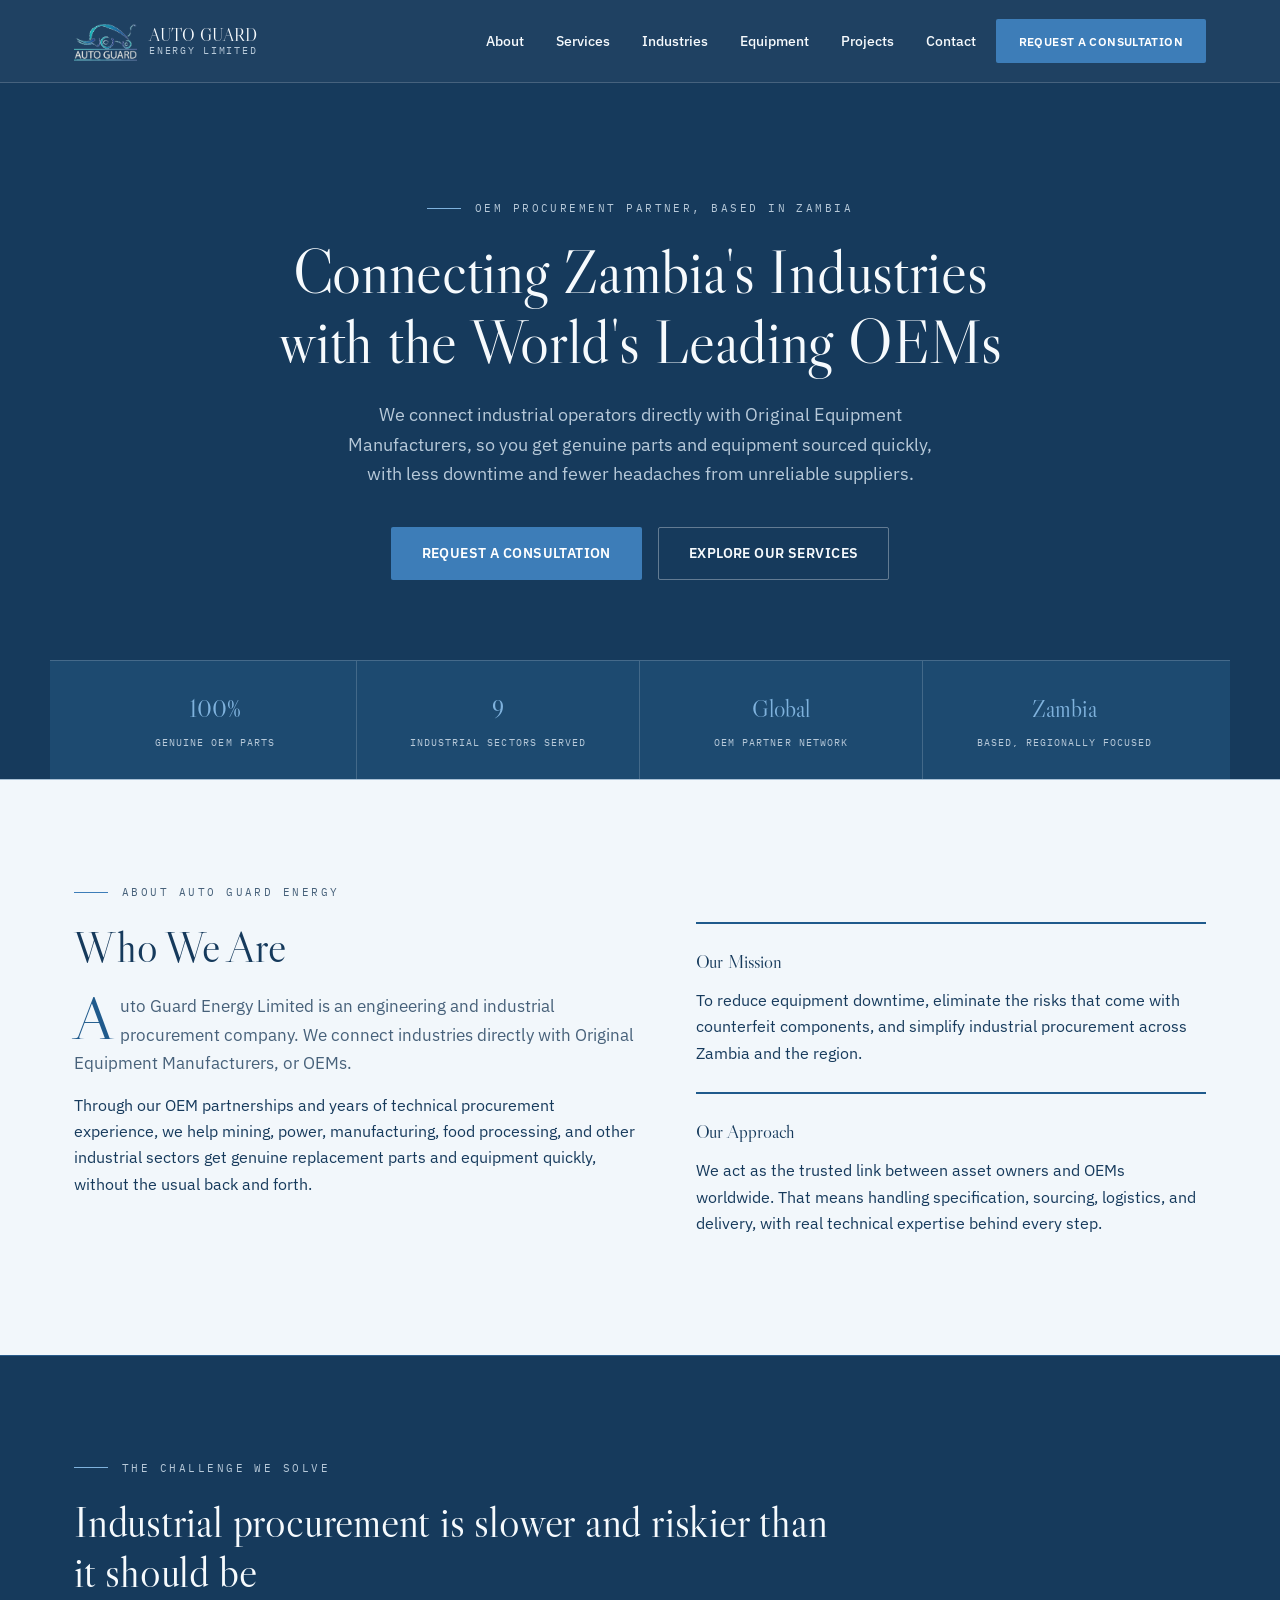
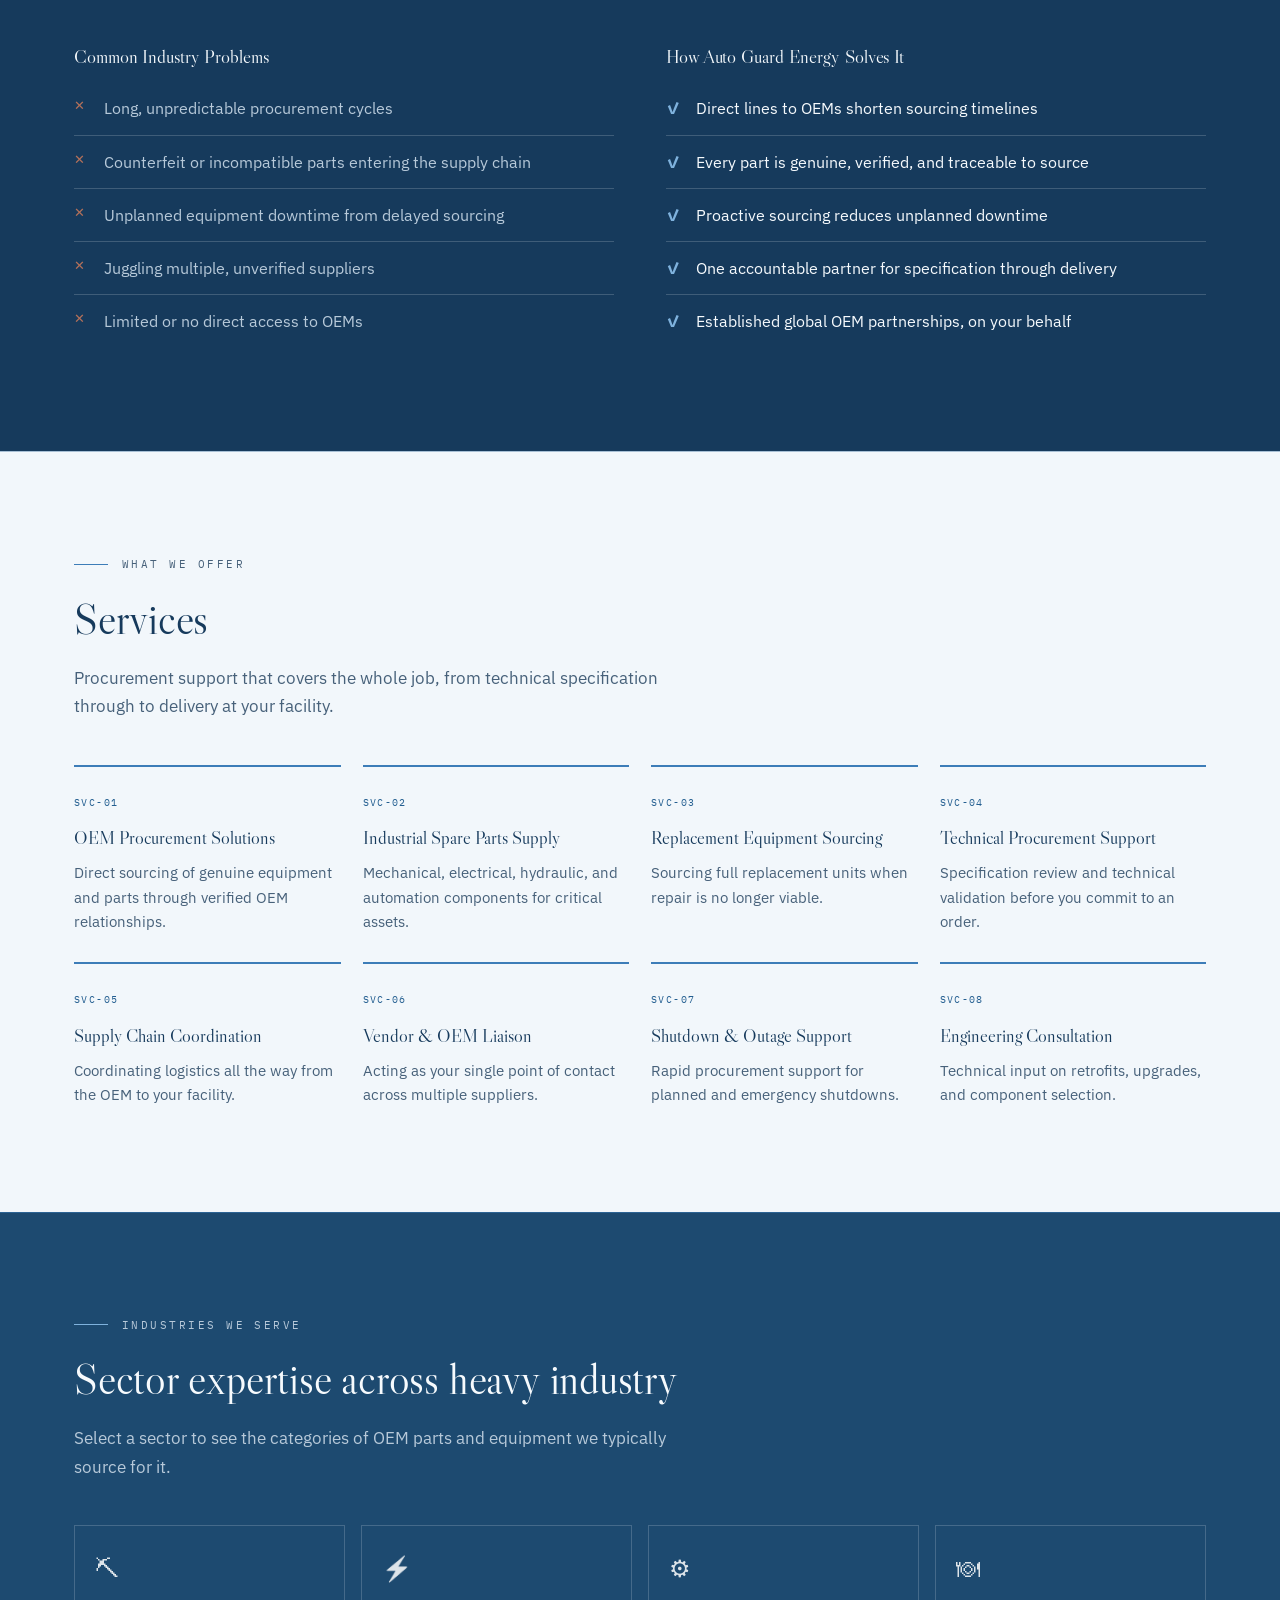
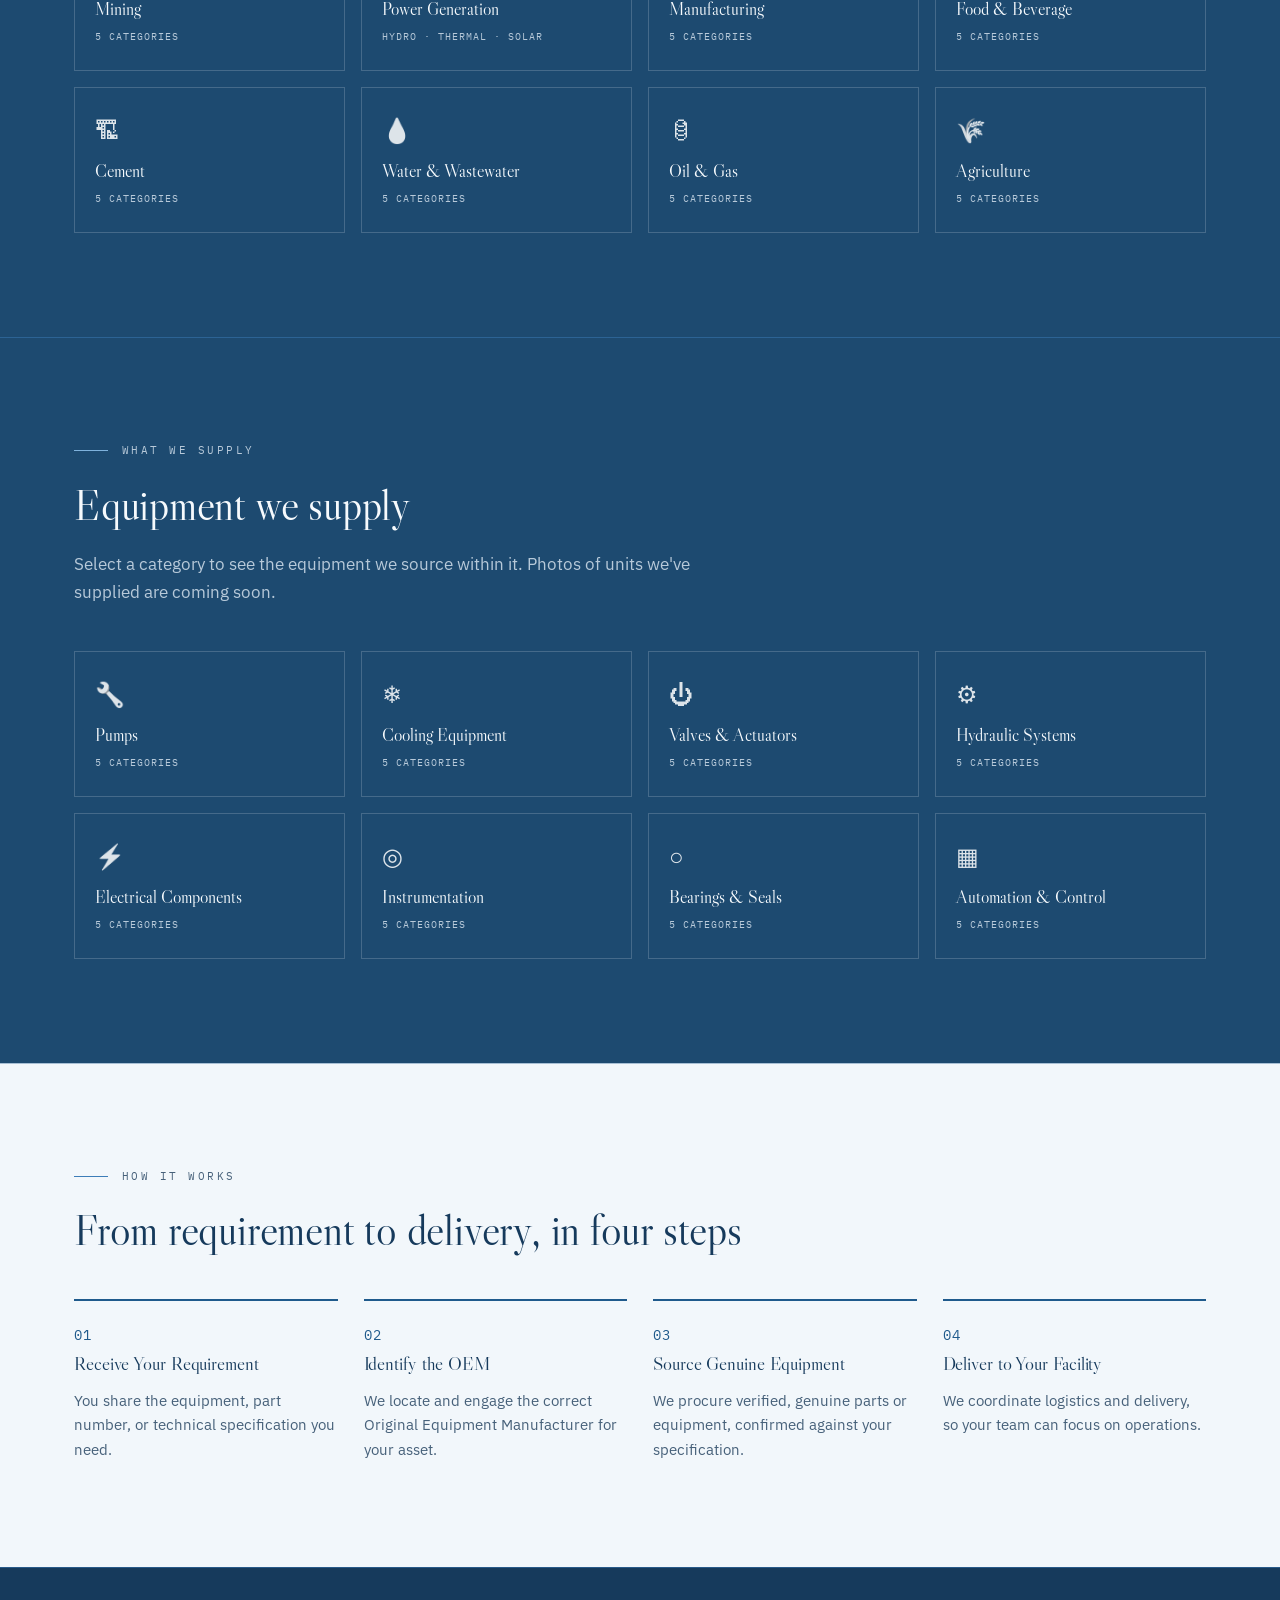
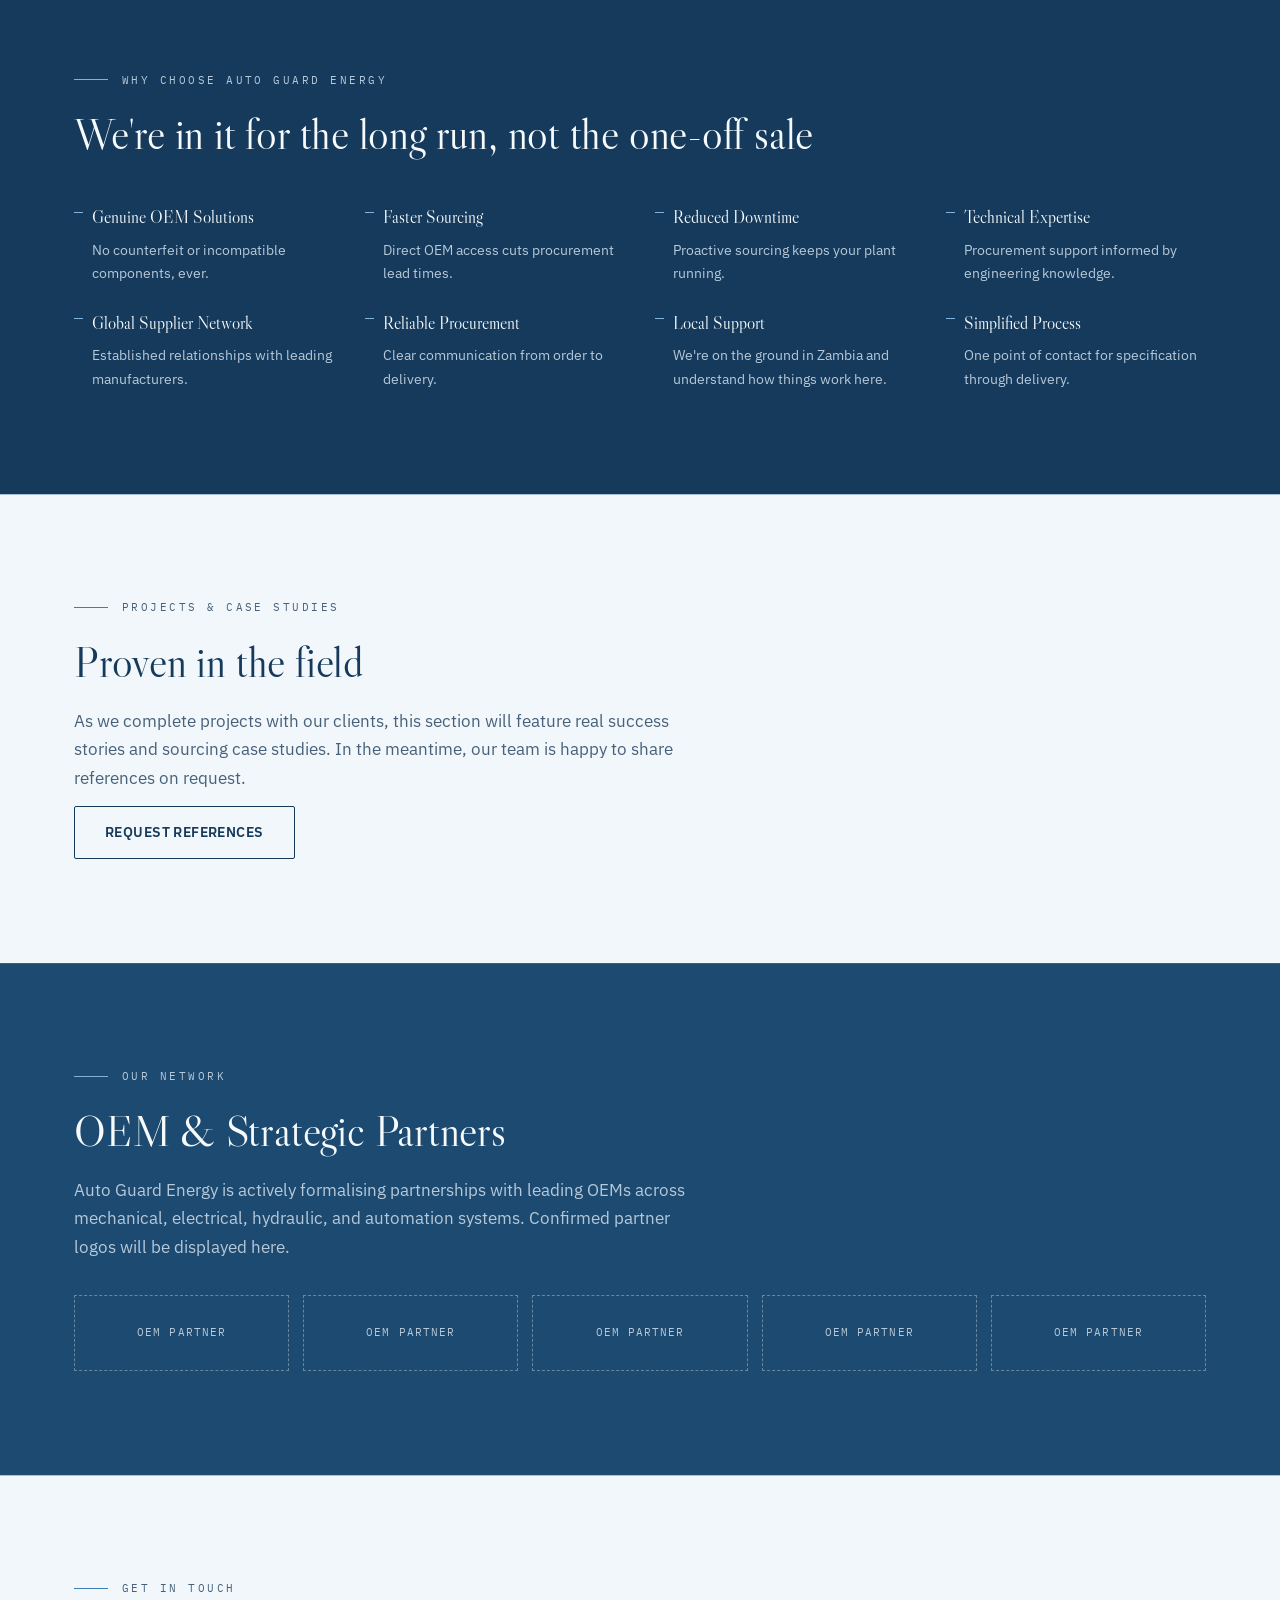
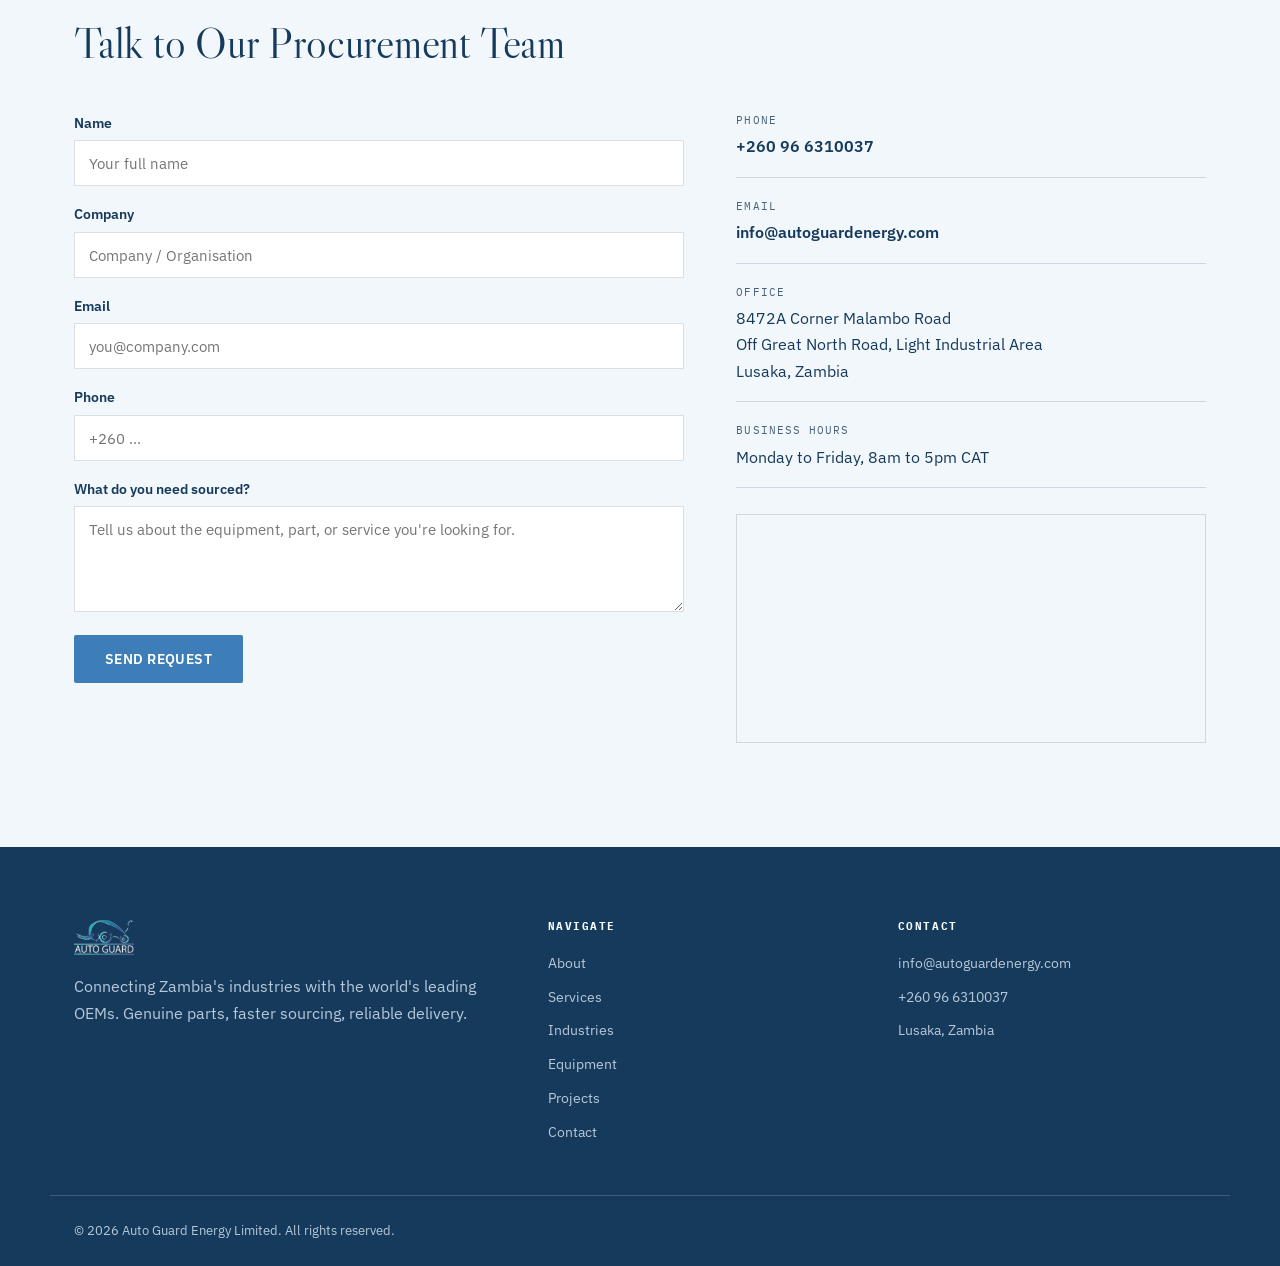
==== autoguard-landing-page-v2-preview.html @ 858f0965 "Update autoguard-landing-page-v2-preview.html" ====
<!DOCTYPE html>
<html lang="en">
<head>
<meta charset="UTF-8">
<meta name="viewport" content="width=device-width, initial-scale=1.0">
<title>Auto Guard Energy | OEM Procurement &amp; Industrial Engineering Solutions</title>
<meta name="description" content="Auto Guard Energy Limited connects Zambia's industries with the world's leading OEMs, supplying genuine spare parts, replacement equipment, and technical procurement support to keep plants running.">
<link rel="preconnect" href="https://fonts.googleapis.com">
<link rel="preconnect" href="https://fonts.gstatic.com" crossorigin>
<link href="https://fonts.googleapis.com/css2?family=Libre+Caslon+Display&family=IBM+Plex+Sans:wght@400;500;600;700&family=IBM+Plex+Mono:wght@500;600&display=swap" rel="stylesheet">
<style>
/* ===================================================================
   AUTO GUARD ENERGY — Design tokens v4 (Variation C: Welcoming Blue)
   Light, calm, trustworthy: pale blue paper, deep sapphire ink,
   medium sky-blue accent. Same type and layout as Variation B.
   Display: Libre Caslon Display / Body+Mono: IBM Plex Sans / Plex Mono
=================================================================== */
:root{
  --paper: #F2F7FB;
  --paper-2: #E4EFF7;
  --paper-3: #D2E4F0;
  --ink: #163A5C;
  --ink-2: #1D4A70;
  --ink-3: #24567E;
  --slate: #47617A;
  --slate-light: #B7C9D9;
  --cream: #F6FAFD;
  --accent2: #1F5A8C;
  --accent2-light: #4F86B8;
  --accent: #3D7DB8;
  --accent-light: #7FB2DD;
  --accent-dark: #235E90;
  --line: rgba(22,58,92,0.16);
  --line-strong: rgba(22,58,92,0.28);
  --line-light: rgba(246,250,253,0.18);
  --line-light-strong: rgba(246,250,253,0.34);

  --font-display: "Libre Caslon Display", serif;
  --font-body: "IBM Plex Sans", sans-serif;
  --font-mono: "IBM Plex Mono", monospace;

  --radius: 2px;
  --wrap: 1180px;
}

*{ box-sizing: border-box; }
html{ scroll-behavior: smooth; }
body{
  margin:0;
  font-family: var(--font-body);
  color: var(--ink);
  background: var(--paper);
  line-height: 1.65;
  -webkit-font-smoothing: antialiased;
}
img{ max-width:100%; display:block; }
a{ color: inherit; text-decoration: none; }
ul{ margin:0; padding:0; list-style:none; }
.wrap{ max-width: var(--wrap); margin: 0 auto; padding: 0 24px; }

@media (prefers-reduced-motion: reduce){
  *{ animation-duration: 0.001ms !important; transition-duration: 0.001ms !important; scroll-behavior:auto !important; }
}

/* ---------- Typography ---------- */
.h2, .h3, .h4{ font-family: var(--font-display); font-weight:400; letter-spacing: -0.005em; margin: 0 0 20px; }
.h2{ font-size: clamp(2rem, 3.4vw, 2.7rem); max-width: 760px; line-height:1.16; }
.h3{ font-size: clamp(1.5rem, 2.6vw, 1.9rem); }
.h4{ font-size: 1.18rem; margin-bottom: 10px; font-weight:400; }
.h2-light, .h4-light{ color: var(--cream); }
.lead{ font-size: 1.08rem; color: var(--slate); max-width: 640px; }
.lead-narrow{ max-width: 620px; }
.lead-light{ color: var(--slate-light); }
p{ margin: 0 0 14px; }

/* Editorial drop cap for the About lede */
.drop-cap::first-letter{
  font-family: var(--font-display);
  font-weight: 400;
  font-size: 3.5em;
  float: left;
  line-height: 0.8;
  padding: 0.04em 0.1em 0 0;
  color: var(--accent2);
}

/* ---------- Ledger-line signature element ---------- */
.plate{
  display: flex;
  align-items: center;
  gap: 14px;
  font-family: var(--font-mono);
  font-size: 0.7rem;
  letter-spacing: 0.22em;
  text-transform: uppercase;
  color: var(--slate);
  margin-bottom: 20px;
  max-width: fit-content;
}
.plate::before{
  content:"";
  width: 34px; height:1px;
  background: var(--accent);
  flex: none;
}
.plate-light{ color: var(--slate-light); }
.plate-light::before{ background: var(--accent-light); }
.rivet{ display:none; }

/* ---------- Buttons ---------- */
.btn{
  display:inline-flex; align-items:center; justify-content:center;
  padding: 14px 30px;
  font-family: var(--font-body);
  font-weight: 600;
  font-size: 0.88rem;
  letter-spacing: 0.03em;
  text-transform: uppercase;
  border-radius: var(--radius);
  border: 1px solid transparent;
  cursor: pointer;
  transition: transform .15s ease, background .15s ease, border-color .15s ease, color .15s ease;
  white-space: nowrap;
}
.btn:hover{ transform: translateY(-1px); }
.btn-amber{ background: var(--accent); color: #FFFFFF; }
.btn-amber:hover{ background: var(--accent-light); }
.btn-ghost{ background: transparent; border-color: var(--line-light-strong); color: var(--cream); }
.btn-ghost:hover{ background: rgba(246,250,253,0.08); }
.btn-outline{ background: transparent; border-color: var(--ink); color: var(--ink); }
.btn-outline:hover{ background: var(--ink); color: var(--cream); }

/* ===================================================================
   HEADER / NAV — dark, authoritative, always-on ink bar
=================================================================== */
.site-header{
  position: sticky; top:0; z-index: 500;
  background: rgba(22,58,92,0.96);
  backdrop-filter: blur(8px);
  border-bottom: 1px solid var(--line-light);
}
.nav-row{ display:flex; align-items:center; justify-content:space-between; height: 82px; gap: 20px; }
.brand{ display:flex; align-items:center; gap: 12px; flex: none; }
.brand-mark{ height: 40px; width:auto; }
.brand-text{ display:flex; flex-direction:column; line-height:1.15; }
.brand-name{ font-family: var(--font-display); font-weight:400; color: var(--cream); font-size:1.08rem; letter-spacing:0.02em; }
.brand-sub{ font-family: var(--font-mono); font-size:0.6rem; letter-spacing:0.18em; color: var(--slate-light); }

.main-nav{ display:flex; gap: 32px; margin-left: auto; }
.main-nav a{ color: var(--cream); font-size:0.9rem; font-weight:500; position:relative; padding: 6px 0; }
.main-nav a:hover{ color: var(--accent-light); }

.nav-cta{ padding: 11px 22px; font-size: 0.78rem; }
.nav-toggle{ display:none; flex-direction:column; gap:5px; background:none; border:none; cursor:pointer; padding:6px; }
.nav-toggle span{ width:22px; height:2px; background: var(--cream); display:block; }

/* ===================================================================
   HERO — dark, bold, editorial. No texture, no boxes.
=================================================================== */
.hero{
  position: relative;
  background: var(--ink);
  padding: 116px 0 0;
}
.hero-grid{ display:none; }
.hero-inner{ position:relative; text-align:center; padding-bottom: 80px; max-width: 880px; margin: 0 auto; }
.hero-inner .plate{ margin-left:auto; margin-right:auto; }
.hero-title{
  font-family: var(--font-display);
  font-weight: 400;
  color: var(--cream);
  font-size: clamp(2.3rem, 5.2vw, 3.8rem);
  line-height: 1.14;
  letter-spacing: -0.005em;
  margin: 0 auto 24px;
  max-width: 860px;
}
.hero-sub{
  color: var(--slate-light);
  font-size: 1.12rem;
  max-width: 620px;
  margin: 0 auto 38px;
}
.hero-actions{ display:flex; gap:16px; justify-content:center; flex-wrap:wrap; }

.spec-strip{
  position:relative;
  display:grid;
  grid-template-columns: repeat(4, 1fr);
  border-top: 1px solid var(--line-light);
  background: var(--ink-2);
}
.spec-item{
  padding: 28px 20px;
  text-align:center;
  border-right: 1px solid var(--line-light);
  display:flex; flex-direction:column; gap:6px;
}
.spec-item:last-child{ border-right:none; }
.spec-num{ font-family: var(--font-display); font-weight:400; color: var(--accent-light); font-size:1.5rem; }
.spec-label{ font-family: var(--font-mono); font-size:0.64rem; letter-spacing:0.1em; color: var(--slate-light); text-transform:uppercase; }

/* ===================================================================
   SECTIONS
=================================================================== */
.section{ padding: 104px 0; position:relative; }
.section-light{ background: var(--paper); }
.section-ink{ background: var(--ink); }
.section-steel{ background: var(--ink-2); }
/* Ledger rule across the top of every section — the recurring signature line */
.section::before{
  content:"";
  position:absolute; top:0; left:0; right:0; height:1px;
  background: var(--accent);
  opacity:0.5;
}
.section-light::before{ background: var(--accent2); opacity:0.35; }

.split-grid{ display:grid; grid-template-columns: 1.1fr 1fr; gap: 60px; align-items:start; }
.card{ padding: 0; margin-bottom: 26px; }
.card-outline{
  border: none; border-top: 2px solid var(--accent2);
  border-radius: 0; background: transparent; padding: 22px 0 0;
}
.card-outline:last-child{ margin-bottom:0; }
.card-outline h4{ font-family: var(--font-display); font-weight:400; }

/* Challenge lists */
.challenge-grid{ display:grid; grid-template-columns: 1fr 1fr; gap: 52px; margin-top: 44px; }
.check-list li{
  position:relative; padding: 13px 0 13px 30px; color: var(--slate-light);
  border-bottom: 1px solid var(--line-light);
  font-size: 0.99rem;
}
.check-list li:last-child{ border-bottom:none; }
.problem-list li::before{
  content:"\2715"; position:absolute; left:0; top:13px; color:#B5715A; font-size:0.8rem;
}
.solution-list li{ color: var(--cream); }
.solution-list li::before{
  content:"\2713"; position:absolute; left:0; top:13px; color: var(--accent-light); font-weight:700;
}

/* ---------- Services cards — top-hairline only, no boxes ---------- */
.cards-grid{
  display:grid; grid-template-columns: repeat(4, 1fr); gap: 28px 22px; margin-top: 44px;
}
.service-card{
  background: transparent; border: none; border-top: 2px solid var(--accent);
  border-radius: 0; padding: 20px 0 0; position:relative;
}
.service-tag{ font-family: var(--font-mono); font-size:0.62rem; letter-spacing:0.14em; color: var(--accent-dark); text-transform:uppercase; }
.service-card h4{ font-family: var(--font-display); font-weight:400; font-size:1.15rem; margin: 10px 0 8px; }
.service-card p{ font-size:0.92rem; color: var(--slate); margin:0; }

/* ---------- Industries — registration-mark corner motif ---------- */
.industry-grid{
  display:grid; grid-template-columns: repeat(4, 1fr); gap: 16px; margin-top: 44px;
}
.industry-card{
  background: transparent;
  border: 1px solid var(--line-light);
  border-radius: 0;
  padding: 26px 20px;
  cursor:pointer;
  text-align:left;
  color: var(--cream);
  font-family: var(--font-body);
  position: relative;
  transition: border-color .15s ease, background .15s ease, transform .15s ease;
}
.industry-card::before, .industry-card::after{
  content:""; position:absolute; width:10px; height:10px;
  border-top: 1px solid var(--accent-light); border-left: 1px solid var(--accent-light);
  top:-1px; left:-1px; opacity:0; transition: opacity .15s ease;
}
.industry-card::after{
  top:auto; left:auto; bottom:-1px; right:-1px;
  border-top:none; border-left:none;
  border-bottom: 1px solid var(--accent-light); border-right: 1px solid var(--accent-light);
}
.industry-card:hover{ border-color: var(--line-light-strong); background: rgba(61,125,184,0.08); }
.industry-card:hover::before, .industry-card:hover::after{ opacity:1; }
.industry-icon{ font-size:1.5rem; margin-bottom:14px; display:block; filter: grayscale(1) brightness(1.6); opacity:0.85; }
.industry-card h4{ font-family: var(--font-display); font-weight:400; font-size:1.1rem; margin:0 0 6px; }
.industry-card span.hint{ font-family: var(--font-mono); font-size:0.62rem; letter-spacing:0.1em; color: var(--slate-light); text-transform:uppercase; }

/* Industry detail overlay panel */
.panel-backdrop{
  position:fixed; inset:0; background: rgba(6,14,20,0.6);
  opacity:0; pointer-events:none; transition: opacity .2s ease; z-index: 900;
}
.panel-backdrop.open{ opacity:1; pointer-events:auto; }

.industry-panel{
  position:fixed; top:0; right:0; height:100%; width: min(480px, 92vw);
  background: var(--ink-2); color: var(--cream);
  z-index: 950;
  transform: translateX(100%);
  transition: transform .28s ease;
  overflow-y:auto;
  border-left: 1px solid var(--line-light);
}
.industry-panel.open{ transform: translateX(0); }
.industry-panel-inner{ padding: 38px 34px 54px; }
.panel-close{
  position:absolute; top:24px; right:26px; background:none; border:none; color: var(--cream);
  font-size:1.6rem; cursor:pointer; line-height:1;
}
.industry-panel .h3{ font-family: var(--font-display); font-weight:400; }
.parts-grid{ display:grid; grid-template-columns: repeat(2, 1fr); gap:12px; margin: 26px 0 20px; }
.part-tile{
  border:1px dashed var(--line-light-strong); border-radius: 0; padding: 18px 12px;
  text-align:center; font-family: var(--font-mono); font-size:0.7rem; letter-spacing:0.04em;
  color: var(--slate-light); background: rgba(255,255,255,0.02);
}
.part-tile .tile-icon{ font-size:1.3rem; display:block; margin-bottom:8px; }
.panel-note{ font-size:0.83rem; color: var(--slate-light); border-top:1px solid var(--line-light); padding-top:18px; }

/* ---------- Process (How it works) ---------- */
.process-grid{ display:grid; grid-template-columns: repeat(4, 1fr); gap: 26px; margin-top: 44px; }
.process-step{ border-top: 2px solid var(--accent2); padding-top: 20px; }
.process-num{ font-family: var(--font-mono); font-size:0.85rem; color: var(--accent2); letter-spacing:0.1em; }
.process-step h4{ font-family: var(--font-display); font-weight:400; }
.process-step p{ color: var(--slate); font-size:0.93rem; margin:0; }

/* ---------- Why choose us ---------- */
.why-grid{ display:grid; grid-template-columns: repeat(4, 1fr); gap: 24px 30px; margin-top: 44px; }
.why-item h4{ font-family: var(--font-display); font-weight:400; color: var(--cream); font-size:1.08rem; margin:0 0 6px; position:relative; padding-left:18px; }
.why-item h4::before{ content:""; position:absolute; left:0; top:9px; width:9px; height:1px; background: var(--accent-light); }
.why-item p{ color: var(--slate-light); font-size:0.89rem; margin:0; padding-left:18px; }

/* ---------- Partners ---------- */
.partner-row{ display:flex; flex-wrap:wrap; gap:14px; margin-top:34px; }
.partner-slot{
  flex:1 1 180px; text-align:center; padding: 28px 14px;
  border: 1px dashed var(--line-light-strong); border-radius: 0;
  font-family: var(--font-mono); font-size:0.68rem; letter-spacing:0.1em; color: var(--slate-light);
  text-transform:uppercase;
}

/* ---------- Contact ---------- */
.contact-grid{ display:grid; grid-template-columns: 1.3fr 1fr; gap: 52px; margin-top: 44px; align-items:start; }
.contact-form{ display:flex; flex-direction:column; gap: 17px; }
.contact-form label{ display:flex; flex-direction:column; gap:6px; font-size:0.85rem; font-weight:600; color: var(--ink); }
.contact-form input, .contact-form textarea{
  font-family: var(--font-body); font-size:0.96rem; padding: 12px 14px;
  border: 1px solid var(--line); border-radius: 0; background:#fff; color: var(--ink);
  font-weight: 400; resize: vertical;
}
.contact-form input:focus, .contact-form textarea:focus{ outline: 2px solid var(--accent2); outline-offset:1px; }
.contact-form button{ margin-top: 6px; align-self:flex-start; }
.form-note{ font-size:0.85rem; color: var(--accent2); min-height: 1.2em; margin:6px 0 0; }

.contact-info{ display:flex; flex-direction:column; gap:20px; }
.info-block{ display:flex; flex-direction:column; gap:4px; border-bottom:1px solid var(--line); padding-bottom:17px; }
.info-label{ font-family: var(--font-mono); font-size:0.66rem; letter-spacing:0.1em; text-transform:uppercase; color: var(--slate); }
.info-block a{ font-weight:600; }
.map-embed{ border-radius: 0; overflow:hidden; border:1px solid var(--line); margin-top:6px; filter: grayscale(0.5) contrast(1.05); }

/* ---------- Footer ---------- */
.site-footer{ background: var(--ink); color: var(--slate-light); padding-top: 70px; }
.footer-grid{ display:grid; grid-template-columns: 1.4fr 1fr 1fr; gap: 42px; padding-bottom: 42px; border-bottom: 1px solid var(--line-light); }
.footer-logo{ height:38px; margin-bottom:18px; }
.footer-grid h5{ font-family: var(--font-mono); font-size:0.7rem; letter-spacing:0.14em; text-transform:uppercase; color: var(--cream); margin: 0 0 15px; }
.footer-grid a, .footer-grid span{ display:block; margin-bottom:10px; font-size:0.9rem; }
.footer-grid a:hover{ color: var(--accent-light); }
.footer-bottom{ padding: 24px; font-size:0.8rem; }

/* ===================================================================
   RESPONSIVE
=================================================================== */
@media (max-width: 980px){
  .cards-grid, .industry-grid{ grid-template-columns: repeat(2, 1fr); }
  .process-grid, .why-grid{ grid-template-columns: repeat(2, 1fr); }
  .split-grid, .challenge-grid, .contact-grid{ grid-template-columns: 1fr; }
  .footer-grid{ grid-template-columns: 1fr; }
  .spec-strip{ grid-template-columns: repeat(2, 1fr); }
  .spec-item:nth-child(2){ border-right:none; }
}
@media (max-width: 720px){
  .main-nav{
    display:none; position:absolute; top:82px; left:0; right:0;
    background: var(--ink); flex-direction:column; gap:0;
    border-top:1px solid var(--line-light); border-bottom:1px solid var(--line-light);
  }
  .main-nav.nav-open{ display:flex; }
  .main-nav a{ padding: 16px 24px; border-bottom:1px solid var(--line-light); }
  .nav-cta{ display:none; }
  .nav-toggle{ display:flex; }
  .cards-grid, .industry-grid, .process-grid, .why-grid{ grid-template-columns: 1fr; }
  .hero{ padding-top: 100px; }
  .section{ padding: 72px 0; }
}

</style>
</head>
<body>

<!-- ============ NAV ============ -->
<header class="site-header" id="top">
  <div class="wrap nav-row">
    <a href="#top" class="brand">
      <img src="[data-uri]" alt="Auto Guard Energy" class="brand-mark">
      <span class="brand-text">
        <span class="brand-name">AUTO GUARD</span>
        <span class="brand-sub">ENERGY LIMITED</span>
      </span>
    </a>

    <nav class="main-nav" id="main-nav">
      <a href="#about">About</a>
      <a href="#services">Services</a>
      <a href="#industries">Industries</a>
      <a href="#equipment">Equipment</a>
      <a href="#projects">Projects</a>
      <a href="#contact">Contact</a>
    </nav>

    <a href="#contact" class="btn btn-amber nav-cta">Request a Consultation</a>
    <button class="nav-toggle" id="navToggle" aria-label="Toggle menu" aria-expanded="false">
      <span></span><span></span><span></span>
    </button>
  </div>
</header>

<!-- ============ HERO ============ -->
<section class="hero" id="home">
  <div class="wrap hero-inner">
    <p class="plate plate-light"><span class="rivet"></span>OEM procurement partner, based in Zambia<span class="rivet"></span></p>
    <h1 class="hero-title">Connecting Zambia's Industries<br>with the World's Leading OEMs</h1>
    <p class="hero-sub">We connect industrial operators directly with Original Equipment Manufacturers, so you get genuine parts and equipment sourced quickly, with less downtime and fewer headaches from unreliable suppliers.</p>
    <div class="hero-actions">
      <a href="#contact" class="btn btn-amber">Request a Consultation</a>
      <a href="#services" class="btn btn-ghost">Explore Our Services</a>
    </div>
  </div>

  <div class="spec-strip wrap">
    <div class="spec-item">
      <span class="spec-num">100%</span>
      <span class="spec-label">Genuine OEM Parts</span>
    </div>
    <div class="spec-item">
      <span class="spec-num">9</span>
      <span class="spec-label">Industrial Sectors Served</span>
    </div>
    <div class="spec-item">
      <span class="spec-num">Global</span>
      <span class="spec-label">OEM Partner Network</span>
    </div>
    <div class="spec-item">
      <span class="spec-num">Zambia</span>
      <span class="spec-label">Based, Regionally Focused</span>
    </div>
  </div>
</section>

<!-- ============ ABOUT ============ -->
<section class="section section-light" id="about">
  <div class="wrap">
    <p class="plate"><span class="rivet"></span>About Auto Guard Energy<span class="rivet"></span></p>
    <div class="split-grid">
      <div>
        <h2 class="h2">Who We Are</h2>
        <p class="lead drop-cap">Auto Guard Energy Limited is an engineering and industrial procurement company. We connect industries directly with Original Equipment Manufacturers, or OEMs.</p>
        <p>Through our OEM partnerships and years of technical procurement experience, we help mining, power, manufacturing, food processing, and other industrial sectors get genuine replacement parts and equipment quickly, without the usual back and forth.</p>
      </div>
      <div>
        <div class="card card-outline">
          <h3 class="h4">Our Mission</h3>
          <p>To reduce equipment downtime, eliminate the risks that come with counterfeit components, and simplify industrial procurement across Zambia and the region.</p>
        </div>
        <div class="card card-outline">
          <h3 class="h4">Our Approach</h3>
          <p>We act as the trusted link between asset owners and OEMs worldwide. That means handling specification, sourcing, logistics, and delivery, with real technical expertise behind every step.</p>
        </div>
      </div>
    </div>
  </div>
</section>

<!-- ============ CHALLENGE ============ -->
<section class="section section-ink" id="challenge">
  <div class="wrap">
    <p class="plate plate-light"><span class="rivet"></span>The Challenge We Solve<span class="rivet"></span></p>
    <h2 class="h2 h2-light">Industrial procurement is slower and riskier than it should be</h2>

    <div class="challenge-grid">
      <div class="challenge-col">
        <h3 class="h4 h4-light">Common Industry Problems</h3>
        <ul class="check-list problem-list">
          <li>Long, unpredictable procurement cycles</li>
          <li>Counterfeit or incompatible parts entering the supply chain</li>
          <li>Unplanned equipment downtime from delayed sourcing</li>
          <li>Juggling multiple, unverified suppliers</li>
          <li>Limited or no direct access to OEMs</li>
        </ul>
      </div>
      <div class="challenge-col">
        <h3 class="h4 h4-light">How Auto Guard Energy Solves It</h3>
        <ul class="check-list solution-list">
          <li>Direct lines to OEMs shorten sourcing timelines</li>
          <li>Every part is genuine, verified, and traceable to source</li>
          <li>Proactive sourcing reduces unplanned downtime</li>
          <li>One accountable partner for specification through delivery</li>
          <li>Established global OEM partnerships, on your behalf</li>
        </ul>
      </div>
    </div>
  </div>
</section>

<!-- ============ SERVICES ============ -->
<section class="section section-light" id="services">
  <div class="wrap">
    <p class="plate"><span class="rivet"></span>What We Offer<span class="rivet"></span></p>
    <h2 class="h2">Services</h2>
    <p class="lead lead-narrow">Procurement support that covers the whole job, from technical specification through to delivery at your facility.</p>

    <div class="cards-grid" id="servicesGrid">
      <!-- injected by script.js -->
    </div>
  </div>
</section>

<!-- ============ INDUSTRIES ============ -->
<section class="section section-steel" id="industries">
  <div class="wrap">
    <p class="plate plate-light"><span class="rivet"></span>Industries We Serve<span class="rivet"></span></p>
    <h2 class="h2 h2-light">Sector expertise across heavy industry</h2>
    <p class="lead lead-narrow lead-light">Select a sector to see the categories of OEM parts and equipment we typically source for it.</p>

    <div class="industry-grid" id="industryGrid">
      <!-- injected by script.js -->
    </div>
  </div>
</section>

<!-- Detail panel (shared by Industries and Equipment, opens on click) -->
<div class="industry-panel" id="industryPanel" aria-hidden="true">
  <div class="industry-panel-inner">
    <button class="panel-close" id="panelClose" aria-label="Close">&times;</button>
    <p class="plate" id="panelEyebrow"><span class="rivet"></span>Detail<span class="rivet"></span></p>
    <h3 class="h3" id="panelTitle">Detail</h3>
    <p id="panelDesc" class="lead lead-narrow"></p>
    <div class="parts-grid" id="panelParts"></div>
    <p class="panel-note" id="panelNote"></p>
  </div>
</div>
<div class="panel-backdrop" id="panelBackdrop"></div>

<!-- ============ EQUIPMENT WE SUPPLY ============ -->
<section class="section section-steel" id="equipment">
  <div class="wrap">
    <p class="plate plate-light"><span class="rivet"></span>What We Supply<span class="rivet"></span></p>
    <h2 class="h2 h2-light">Equipment we supply</h2>
    <p class="lead lead-narrow lead-light">Select a category to see the equipment we source within it. Photos of units we've supplied are coming soon.</p>

    <div class="industry-grid" id="equipmentGrid">
      <!-- injected by script.js -->
    </div>
  </div>
</section>

<!-- ============ HOW IT WORKS ============ -->
<section class="section section-light" id="how">
  <div class="wrap">
    <p class="plate"><span class="rivet"></span>How It Works<span class="rivet"></span></p>
    <h2 class="h2">From requirement to delivery, in four steps</h2>

    <div class="process-grid">
      <div class="process-step">
        <span class="process-num">01</span>
        <h3 class="h4">Receive Your Requirement</h3>
        <p>You share the equipment, part number, or technical specification you need.</p>
      </div>
      <div class="process-step">
        <span class="process-num">02</span>
        <h3 class="h4">Identify the OEM</h3>
        <p>We locate and engage the correct Original Equipment Manufacturer for your asset.</p>
      </div>
      <div class="process-step">
        <span class="process-num">03</span>
        <h3 class="h4">Source Genuine Equipment</h3>
        <p>We procure verified, genuine parts or equipment, confirmed against your specification.</p>
      </div>
      <div class="process-step">
        <span class="process-num">04</span>
        <h3 class="h4">Deliver to Your Facility</h3>
        <p>We coordinate logistics and delivery, so your team can focus on operations.</p>
      </div>
    </div>
  </div>
</section>

<!-- ============ WHY CHOOSE US ============ -->
<section class="section section-ink" id="why">
  <div class="wrap">
    <p class="plate plate-light"><span class="rivet"></span>Why Choose Auto Guard Energy<span class="rivet"></span></p>
    <h2 class="h2 h2-light">We're in it for the long run, not the one-off sale</h2>

    <div class="why-grid">
      <div class="why-item"><h4>Genuine OEM Solutions</h4><p>No counterfeit or incompatible components, ever.</p></div>
      <div class="why-item"><h4>Faster Sourcing</h4><p>Direct OEM access cuts procurement lead times.</p></div>
      <div class="why-item"><h4>Reduced Downtime</h4><p>Proactive sourcing keeps your plant running.</p></div>
      <div class="why-item"><h4>Technical Expertise</h4><p>Procurement support informed by engineering knowledge.</p></div>
      <div class="why-item"><h4>Global Supplier Network</h4><p>Established relationships with leading manufacturers.</p></div>
      <div class="why-item"><h4>Reliable Procurement</h4><p>Clear communication from order to delivery.</p></div>
      <div class="why-item"><h4>Local Support</h4><p>We're on the ground in Zambia and understand how things work here.</p></div>
      <div class="why-item"><h4>Simplified Process</h4><p>One point of contact for specification through delivery.</p></div>
    </div>
  </div>
</section>

<!-- ============ PROJECTS / CASE STUDIES (placeholder) ============ -->
<section class="section section-light" id="projects">
  <div class="wrap">
    <p class="plate"><span class="rivet"></span>Projects &amp; Case Studies<span class="rivet"></span></p>
    <h2 class="h2">Proven in the field</h2>
    <p class="lead lead-narrow">As we complete projects with our clients, this section will feature real success stories and sourcing case studies. In the meantime, our team is happy to share references on request.</p>
    <a href="#contact" class="btn btn-outline">Request References</a>
  </div>
</section>

<!-- ============ PARTNERS ============ -->
<section class="section section-steel" id="partners">
  <div class="wrap">
    <p class="plate plate-light"><span class="rivet"></span>Our Network<span class="rivet"></span></p>
    <h2 class="h2 h2-light">OEM &amp; Strategic Partners</h2>
    <p class="lead lead-narrow lead-light">Auto Guard Energy is actively formalising partnerships with leading OEMs across mechanical, electrical, hydraulic, and automation systems. Confirmed partner logos will be displayed here.</p>
    <div class="partner-row">
      <div class="partner-slot">OEM Partner</div>
      <div class="partner-slot">OEM Partner</div>
      <div class="partner-slot">OEM Partner</div>
      <div class="partner-slot">OEM Partner</div>
      <div class="partner-slot">OEM Partner</div>
    </div>
  </div>
</section>

<!-- ============ CONTACT ============ -->
<section class="section section-light" id="contact">
  <div class="wrap">
    <p class="plate"><span class="rivet"></span>Get In Touch<span class="rivet"></span></p>
    <h2 class="h2">Talk to Our Procurement Team</h2>

    <div class="contact-grid">
      <form class="contact-form" id="contactForm">
        <label>Name
          <input type="text" name="name" required placeholder="Your full name">
        </label>
        <label>Company
          <input type="text" name="company" placeholder="Company / Organisation">
        </label>
        <label>Email
          <input type="email" name="email" required placeholder="you@company.com">
        </label>
        <label>Phone
          <input type="tel" name="phone" placeholder="+260 ...">
        </label>
        <label>What do you need sourced?
          <textarea name="message" rows="4" placeholder="Tell us about the equipment, part, or service you're looking for."></textarea>
        </label>
        <button type="submit" class="btn btn-amber">Send Request</button>
        <p class="form-note" id="formNote"></p>
      </form>

      <div class="contact-info">
        <div class="info-block">
          <span class="info-label">Phone</span>
          <a href="tel:+260966310037">+260 96 6310037</a>
        </div>
        <div class="info-block">
          <span class="info-label">Email</span>
          <a href="mailto:info@autoguardenergy.com">info@autoguardenergy.com</a>
        </div>
        <div class="info-block">
          <span class="info-label">Office</span>
          <span>8472A Corner Malambo Road<br>Off Great North Road, Light Industrial Area<br>Lusaka, Zambia</span>
        </div>
        <div class="info-block">
          <span class="info-label">Business Hours</span>
          <span>Monday to Friday, 8am to 5pm CAT</span>
        </div>
        <div class="map-embed">
          <iframe
            title="Auto Guard Energy location"
            src="https://www.google.com/maps?q=8472A+Corner+Malambo+Road,+Light+Industrial+Area,+Lusaka,+Zambia&output=embed"
            width="100%" height="220" style="border:0;" loading="lazy" referrerpolicy="no-referrer-when-downgrade">
          </iframe>
        </div>
      </div>
    </div>
  </div>
</section>

<!-- ============ FOOTER ============ -->
<footer class="site-footer">
  <div class="wrap footer-grid">
    <div>
      <img src="[data-uri]" alt="Auto Guard Energy" class="footer-logo">
      <p>Connecting Zambia's industries with the world's leading OEMs. Genuine parts, faster sourcing, reliable delivery.</p>
    </div>
    <div>
      <h5>Navigate</h5>
      <a href="#about">About</a>
      <a href="#services">Services</a>
      <a href="#industries">Industries</a>
      <a href="#equipment">Equipment</a>
      <a href="#projects">Projects</a>
      <a href="#contact">Contact</a>
    </div>
    <div>
      <h5>Contact</h5>
      <a href="mailto:info@autoguardenergy.com">info@autoguardenergy.com</a>
      <a href="tel:+260966310037">+260 96 6310037</a>
      <span>Lusaka, Zambia</span>
    </div>
  </div>
  <div class="wrap footer-bottom">
    <span>&copy; <span id="year"></span> Auto Guard Energy Limited. All rights reserved.</span>
  </div>
</footer>

<script>
// ============================================================
// AUTO GUARD ENERGY: content data + interactions
// ============================================================

const equipment = [
  {
    icon: "🔧",
    name: "Pumps",
    hint: "5 categories",
    desc: "Centrifugal, positive displacement, and process pumps for industrial and utility applications.",
    parts: ["Centrifugal Pumps", "Submersible Pumps", "Process Pumps", "Metering Pumps", "Pump Spares"]
  },
  {
    icon: "❄",
    name: "Cooling Equipment",
    hint: "5 categories",
    desc: "Oil coolers, heat exchangers, and cooling water systems for plant and process equipment.",
    parts: ["Oil Coolers", "Heat Exchangers", "Cooling Water Systems", "Fan Assemblies", "Cooling Towers"]
  },
  {
    icon: "⏻",
    name: "Valves & Actuators",
    hint: "5 categories",
    desc: "Ball, gate, check, and control valves, along with pneumatic and electric actuators.",
    parts: ["Ball Valves", "Gate Valves", "Check Valves", "Control Valves", "Actuators"]
  },
  {
    icon: "⚙",
    name: "Hydraulic Systems",
    hint: "5 categories",
    desc: "Hydraulic power units, cylinders, motors, accumulators, and related components.",
    parts: ["Hydraulic Power Units", "Hydraulic Cylinders", "Hydraulic Motors", "Accumulators", "Hoses & Fittings"]
  },
  {
    icon: "⚡",
    name: "Electrical Components",
    hint: "5 categories",
    desc: "Motors, drives, switchgear, circuit breakers, and low and medium voltage equipment.",
    parts: ["Motors & Drives", "Circuit Breakers", "Switchgear", "Selector Switches", "DC & Battery Systems"]
  },
  {
    icon: "◎",
    name: "Instrumentation",
    hint: "5 categories",
    desc: "Flowmeters, pressure and temperature gauges, level sensors, and position transducers.",
    parts: ["Flowmeters", "Pressure Gauges", "Temperature Gauges", "Level Sensors", "Position Transducers"]
  },
  {
    icon: "○",
    name: "Bearings & Seals",
    hint: "5 categories",
    desc: "Plain and roller bearings, elastomer seals, and wear components for rotating equipment.",
    parts: ["Plain Bearings", "Roller Bearings", "Elastomer Seals", "Shaft Seals", "Wear Parts"]
  },
  {
    icon: "▦",
    name: "Automation & Control",
    hint: "5 categories",
    desc: "Control panels, touch screen interfaces, input and output modules, and network devices.",
    parts: ["Control Units", "Touch Screen Panels", "Input & Output Modules", "Network Interfaces", "Energy Meters"]
  },
];

const services = [
  { tag: "SVC-01", title: "OEM Procurement Solutions", desc: "Direct sourcing of genuine equipment and parts through verified OEM relationships." },
  { tag: "SVC-02", title: "Industrial Spare Parts Supply", desc: "Mechanical, electrical, hydraulic, and automation components for critical assets." },
  { tag: "SVC-03", title: "Replacement Equipment Sourcing", desc: "Sourcing full replacement units when repair is no longer viable." },
  { tag: "SVC-04", title: "Technical Procurement Support", desc: "Specification review and technical validation before you commit to an order." },
  { tag: "SVC-05", title: "Supply Chain Coordination", desc: "Coordinating logistics all the way from the OEM to your facility." },
  { tag: "SVC-06", title: "Vendor & OEM Liaison", desc: "Acting as your single point of contact across multiple suppliers." },
  { tag: "SVC-07", title: "Shutdown & Outage Support", desc: "Rapid procurement support for planned and emergency shutdowns." },
  { tag: "SVC-08", title: "Engineering Consultation", desc: "Technical input on retrofits, upgrades, and component selection." },
];

const industries = [
  {
    icon: "⛏",
    name: "Mining",
    hint: "5 categories",
    desc: "Genuine OEM parts and equipment for mining operations, from processing plants to heavy fleet support.",
    parts: ["Crusher & Mill Components", "Conveyor Systems", "Pumps & Valves", "Hydraulic Cylinders", "Wear Parts"]
  },
  {
    icon: "⚡",
    name: "Power Generation",
    hint: "Hydro · Thermal · Solar",
    desc: "Mechanical, electrical, and auxiliary systems for hydropower, thermal, and solar plants, from turbines to control systems.",
    parts: ["Turbine & Governor Parts", "Generators", "Hydraulic Power Units", "Cooling Water Systems", "Control & Automation"]
  },
  {
    icon: "⚙",
    name: "Manufacturing",
    hint: "5 categories",
    desc: "Spare parts and replacement components to keep production lines running with minimal disruption.",
    parts: ["Motors & Drives", "Gearboxes", "Sensors & Switches", "Control Panels", "Seals & Gaskets"]
  },
  {
    icon: "🍽",
    name: "Food & Beverage",
    hint: "5 categories",
    desc: "Hygienic process equipment components for food and beverage processing facilities.",
    parts: ["Pumps & Valves", "Process Instrumentation", "Stainless Fittings", "Filtration Systems", "Piping Components"]
  },
  {
    icon: "🏗",
    name: "Cement",
    hint: "5 categories",
    desc: "Wear resistant and process components for cement production, milling, and material handling.",
    parts: ["Mill Liners & Wear Parts", "Kiln Components", "Conveyor Systems", "Fans & Blowers", "Hydraulic Systems"]
  },
  {
    icon: "💧",
    name: "Water & Wastewater",
    hint: "5 categories",
    desc: "Pumping, valve, and instrumentation components for municipal and industrial water infrastructure.",
    parts: ["Pumps", "Valves & Actuators", "Flowmeters", "Level Sensors", "Filtration Media"]
  },
  {
    icon: "🛢",
    name: "Oil & Gas",
    hint: "5 categories",
    desc: "Certified components for upstream, midstream, and downstream oil and gas operations.",
    parts: ["Valves & Actuators", "Pumps & Compressors", "Seals & Gaskets", "Instrumentation", "Safety Systems"]
  },
  {
    icon: "🌾",
    name: "Agriculture",
    hint: "5 categories",
    desc: "Equipment and spare parts supporting agricultural processing and heavy farm operations.",
    parts: ["Irrigation Pumps", "Motors & Drives", "Processing Equipment", "Hydraulic Components", "Wear Parts"]
  },
];

// ---------- Render services ----------
const servicesGrid = document.getElementById("servicesGrid");
servicesGrid.innerHTML = services.map(s => `
  <div class="service-card">
    <span class="service-tag">${s.tag}</span>
    <h4>${s.title}</h4>
    <p>${s.desc}</p>
  </div>
`).join("");

// ---------- Render equipment categories ----------
const equipmentGrid = document.getElementById("equipmentGrid");
equipmentGrid.innerHTML = equipment.map((e, i) => `
  <button class="industry-card" data-index="${i}">
    <span class="industry-icon">${e.icon}</span>
    <h4>${e.name}</h4>
    <span class="hint">${e.hint}</span>
  </button>
`).join("");

// ---------- Render industries ----------
const industryGrid = document.getElementById("industryGrid");
industryGrid.innerHTML = industries.map((ind, i) => `
  <button class="industry-card" data-index="${i}">
    <span class="industry-icon">${ind.icon}</span>
    <h4>${ind.name}</h4>
    <span class="hint">${ind.hint}</span>
  </button>
`).join("");

// ---------- Shared detail panel (Industries + Equipment) ----------
const panel = document.getElementById("industryPanel");
const backdrop = document.getElementById("panelBackdrop");
const panelTitle = document.getElementById("panelTitle");
const panelDesc = document.getElementById("panelDesc");
const panelEyebrow = document.getElementById("panelEyebrow");
const panelParts = document.getElementById("panelParts");
const panelNote = document.getElementById("panelNote");
const panelClose = document.getElementById("panelClose");

function openPanel(item, eyebrowLabel, noteText){
  panelEyebrow.innerHTML = `<span class="rivet"></span>${eyebrowLabel}<span class="rivet"></span>`;
  panelTitle.textContent = item.name;
  panelDesc.textContent = item.desc;
  panelParts.innerHTML = item.parts.map(p => `
    <div class="part-tile">
      <span class="tile-icon">▢</span>
      ${p}
    </div>
  `).join("");
  panelNote.textContent = noteText;
  panel.classList.add("open");
  backdrop.classList.add("open");
  panel.setAttribute("aria-hidden", "false");
  document.body.style.overflow = "hidden";
}

function closePanel(){
  panel.classList.remove("open");
  backdrop.classList.remove("open");
  panel.setAttribute("aria-hidden", "true");
  document.body.style.overflow = "";
}

industryGrid.addEventListener("click", (e) => {
  const btn = e.target.closest(".industry-card");
  if (!btn) return;
  const ind = industries[Number(btn.dataset.index)];
  openPanel(ind, `${ind.name}: sample sourcing categories`, "Photos of specific parts sourced for this sector will be added here. Contact us for a full catalogue.");
});

equipmentGrid.addEventListener("click", (e) => {
  const btn = e.target.closest(".industry-card");
  if (!btn) return;
  const eq = equipment[Number(btn.dataset.index)];
  openPanel(eq, `${eq.name}: sample equipment supplied`, "Photos of the equipment we've supplied in this category will be added here.");
});

panelClose.addEventListener("click", closePanel);
backdrop.addEventListener("click", closePanel);
document.addEventListener("keydown", (e) => {
  if (e.key === "Escape") closePanel();
});

// ---------- Mobile nav toggle ----------
const navToggle = document.getElementById("navToggle");
const mainNav = document.getElementById("main-nav");
navToggle.addEventListener("click", () => {
  const isOpen = mainNav.classList.toggle("nav-open");
  navToggle.setAttribute("aria-expanded", String(isOpen));
});
mainNav.addEventListener("click", (e) => {
  if (e.target.tagName === "A") mainNav.classList.remove("nav-open");
});

// ---------- Contact form (front-end only placeholder) ----------
const contactForm = document.getElementById("contactForm");
const formNote = document.getElementById("formNote");
contactForm.addEventListener("submit", (e) => {
  e.preventDefault();
  formNote.textContent = "Thanks, we've noted your request. Connect a form backend (like Formspree) or an API route to actually receive these submissions.";
  contactForm.reset();
});

// ---------- Footer year ----------
document.getElementById("year").textContent = new Date().getFullYear();

</script>
</body>
</html>
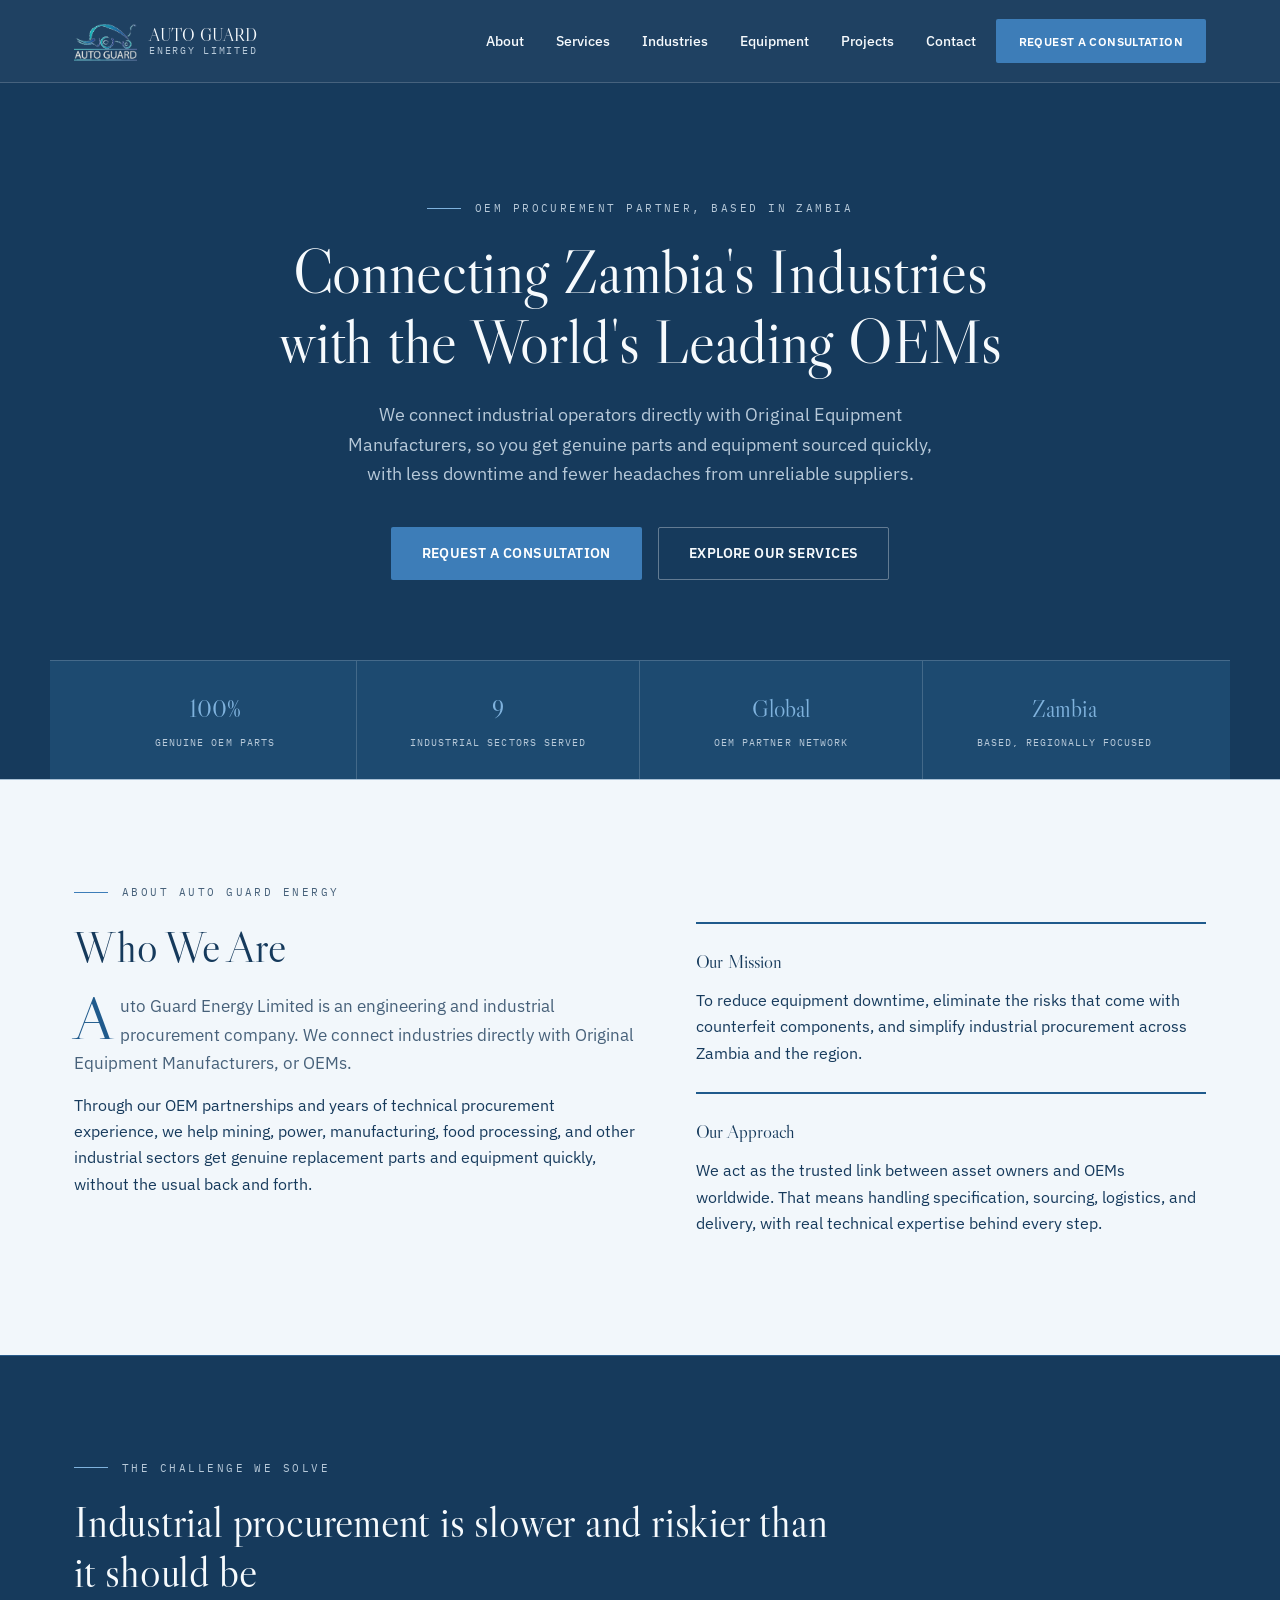
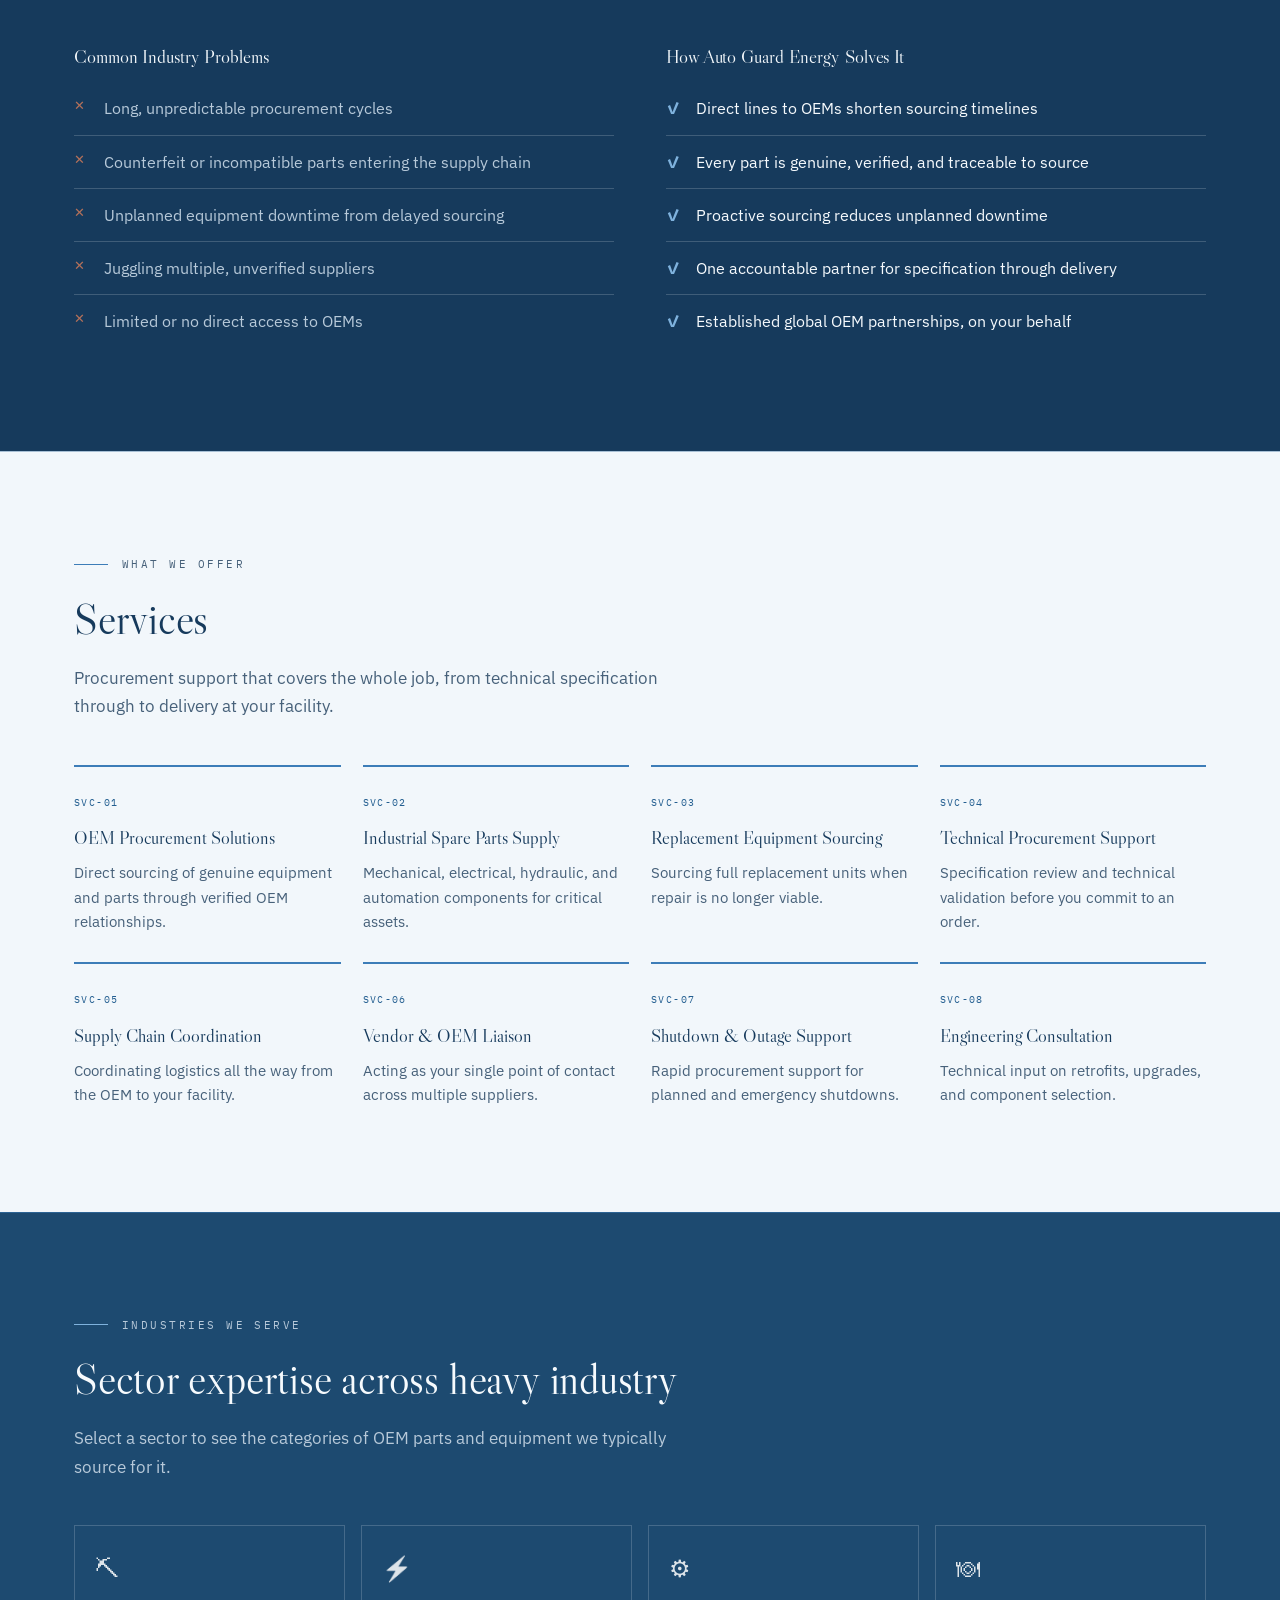
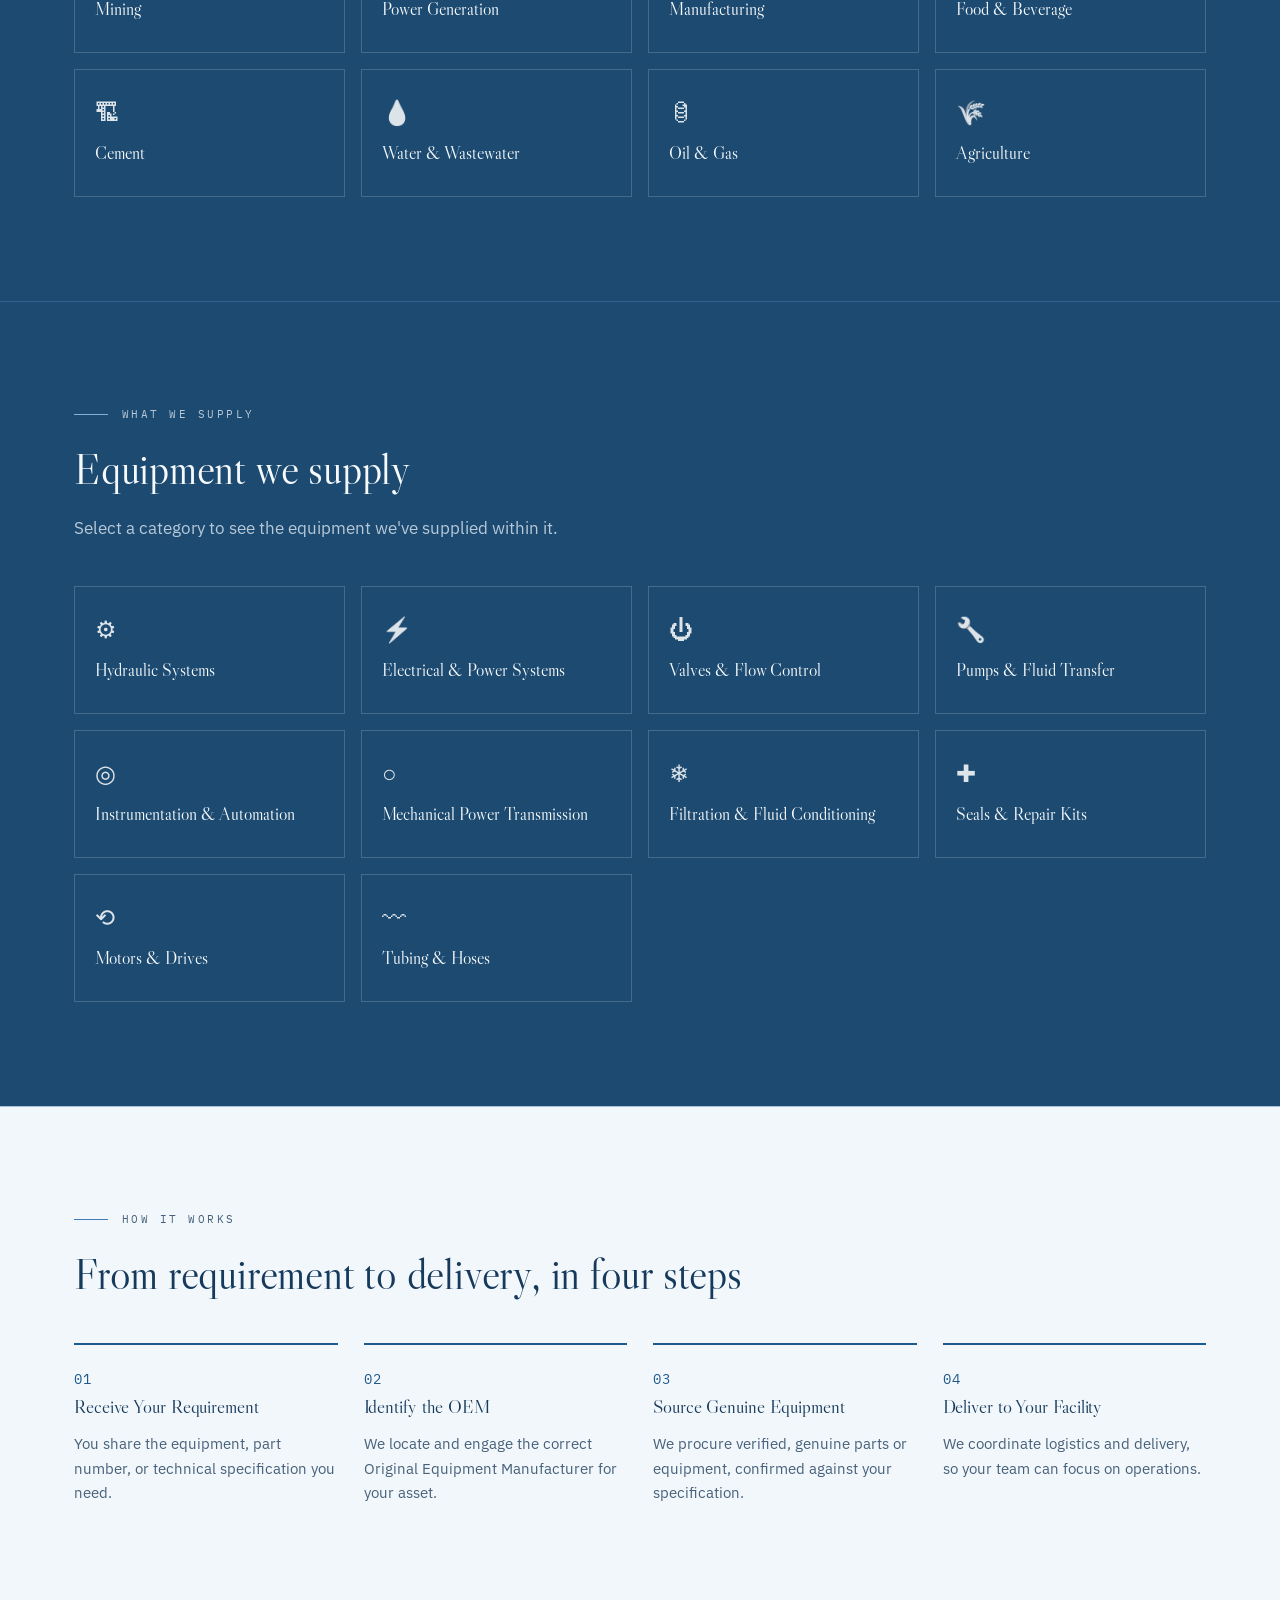
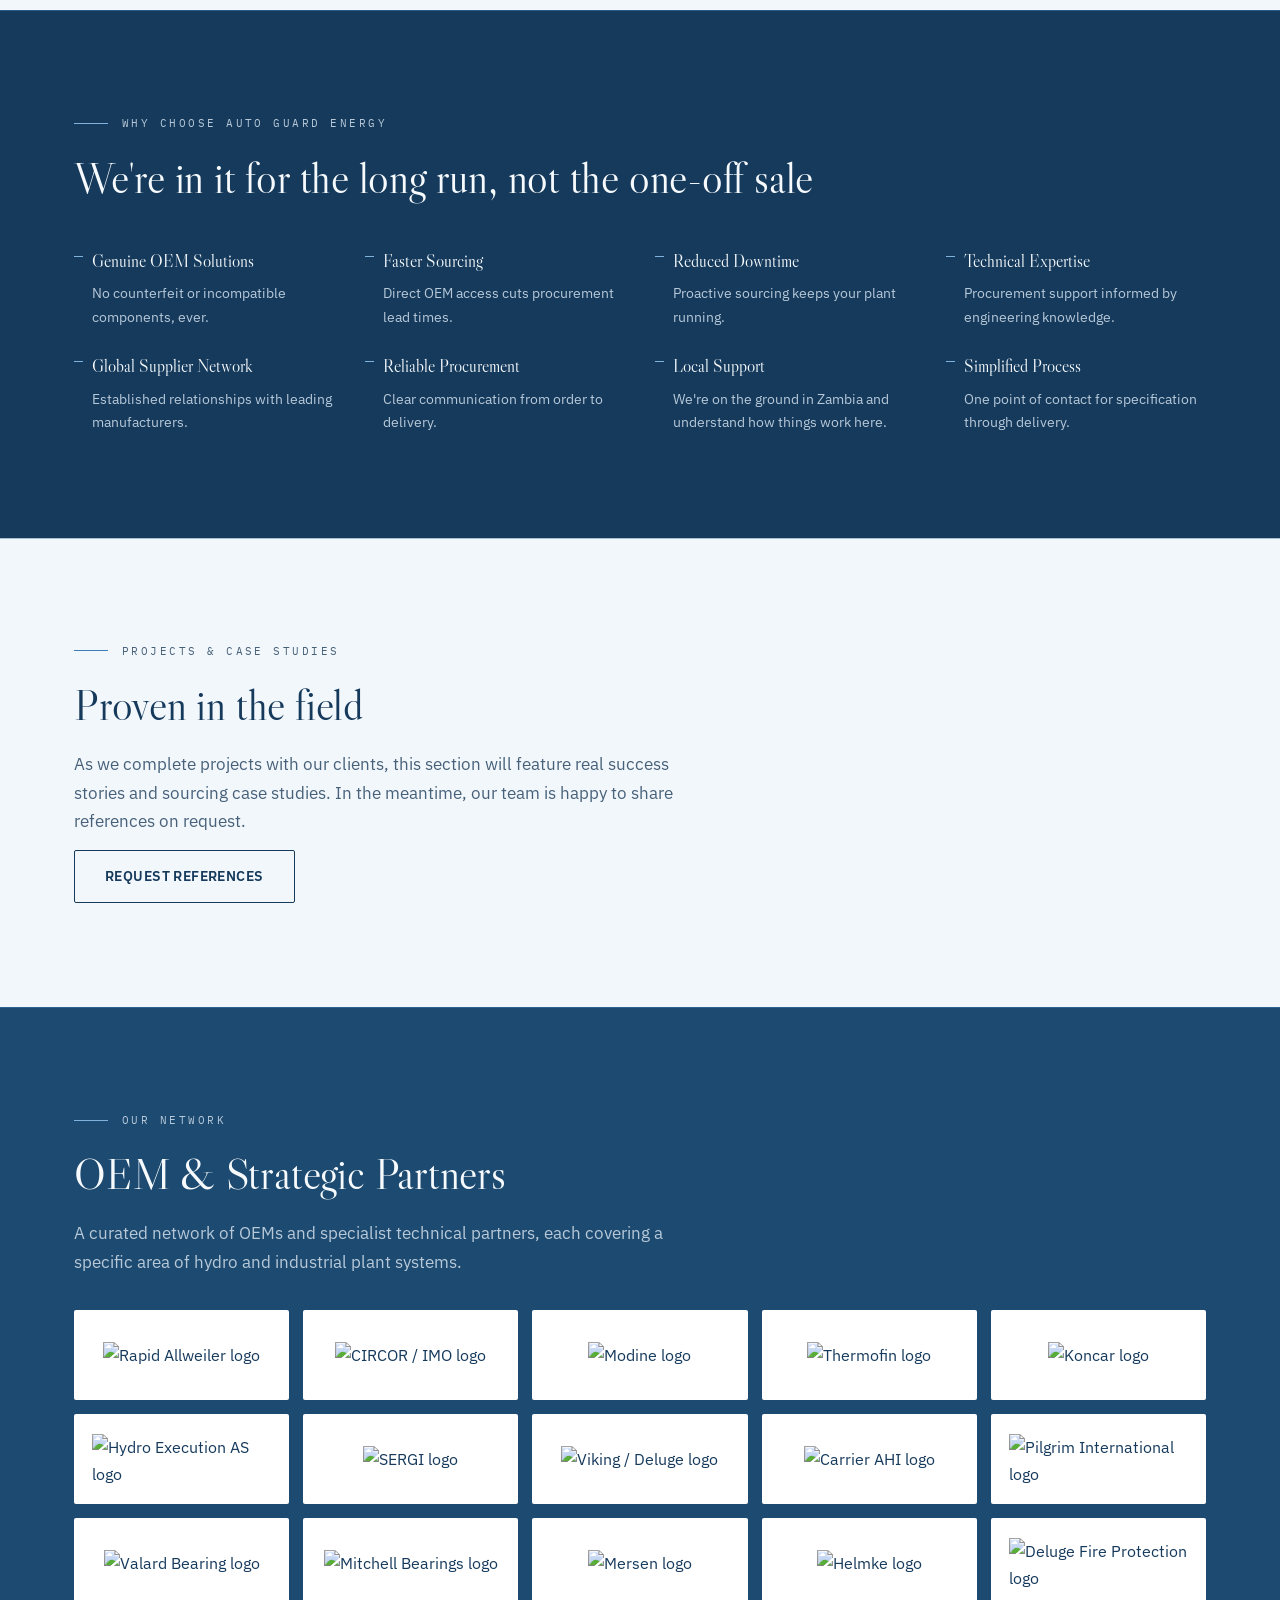
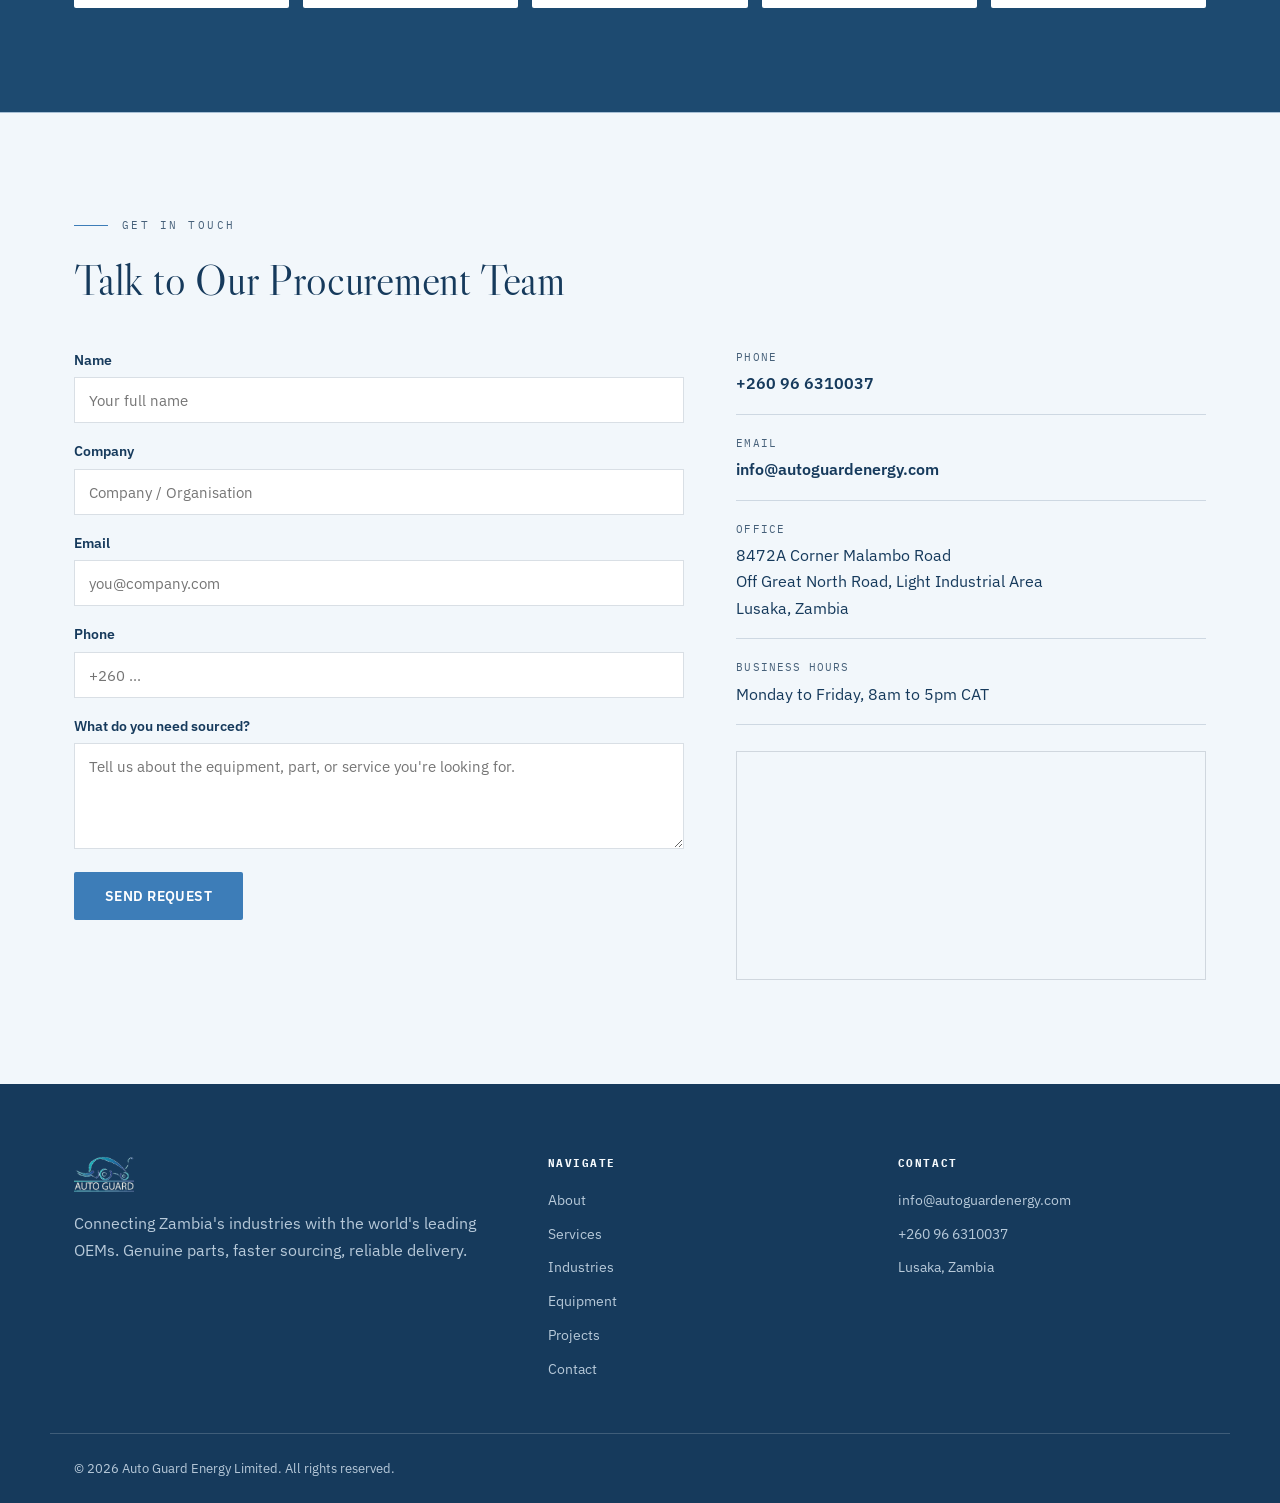
==== commit 8cd5711d: "Update autoguard-landing-page-v2-preview.html" ====
--- a/autoguard-landing-page-v2-preview.html
+++ b/autoguard-landing-page-v2-preview.html
@@ -308,6 +308,7 @@
   font-size:1.6rem; cursor:pointer; line-height:1;
 }
 .industry-panel .h3{ font-family: var(--font-display); font-weight:400; }
+.industry-panel .lead{ color: var(--slate-light); }
 .parts-grid{ display:grid; grid-template-columns: repeat(2, 1fr); gap:12px; margin: 26px 0 20px; }
 .part-tile{
   border:1px dashed var(--line-light-strong); border-radius: 0; padding: 18px 12px;
@@ -315,6 +316,19 @@
   color: var(--slate-light); background: rgba(255,255,255,0.02);
 }
 .part-tile .tile-icon{ font-size:1.3rem; display:block; margin-bottom:8px; }
+.part-tile-photo{
+  border: 1px solid var(--line-light); padding: 0; overflow: hidden;
+  background: rgba(255,255,255,0.03); text-align: left;
+}
+.part-tile-photo img{
+  width: 100%; aspect-ratio: 4 / 3; object-fit: cover; display: block;
+  background: #0e2338;
+}
+.part-tile-photo span{
+  display: block; padding: 10px 12px; font-size: 0.68rem; letter-spacing: 0.02em;
+  line-height: 1.35; color: var(--cream); font-family: var(--font-body); font-weight: 600;
+  background: var(--ink); border-top: 1px solid var(--line-light);
+}
 .panel-note{ font-size:0.83rem; color: var(--slate-light); border-top:1px solid var(--line-light); padding-top:18px; }
 
 /* ---------- Process (How it works) ---------- */
@@ -331,13 +345,13 @@
 .why-item p{ color: var(--slate-light); font-size:0.89rem; margin:0; padding-left:18px; }
 
 /* ---------- Partners ---------- */
-.partner-row{ display:flex; flex-wrap:wrap; gap:14px; margin-top:34px; }
-.partner-slot{
-  flex:1 1 180px; text-align:center; padding: 28px 14px;
-  border: 1px dashed var(--line-light-strong); border-radius: 0;
-  font-family: var(--font-mono); font-size:0.68rem; letter-spacing:0.1em; color: var(--slate-light);
-  text-transform:uppercase;
-}
+.partner-row{ display:grid; grid-template-columns: repeat(5, 1fr); gap:14px; margin-top:34px; }
+.partner-logo{
+  background: #FFFFFF; border-radius: 2px; padding: 20px 18px;
+  display:flex; align-items:center; justify-content:center;
+  height: 90px;
+}
+.partner-logo img{ max-width:100%; max-height:100%; width:auto; height:auto; object-fit:contain; }
 
 /* ---------- Contact ---------- */
 .contact-grid{ display:grid; grid-template-columns: 1.3fr 1fr; gap: 52px; margin-top: 44px; align-items:start; }
@@ -372,6 +386,7 @@
 =================================================================== */
 @media (max-width: 980px){
   .cards-grid, .industry-grid{ grid-template-columns: repeat(2, 1fr); }
+  .partner-row{ grid-template-columns: repeat(3, 1fr); }
   .process-grid, .why-grid{ grid-template-columns: repeat(2, 1fr); }
   .split-grid, .challenge-grid, .contact-grid{ grid-template-columns: 1fr; }
   .footer-grid{ grid-template-columns: 1fr; }
@@ -389,6 +404,7 @@
   .nav-cta{ display:none; }
   .nav-toggle{ display:flex; }
   .cards-grid, .industry-grid, .process-grid, .why-grid{ grid-template-columns: 1fr; }
+  .partner-row{ grid-template-columns: repeat(2, 1fr); }
   .hero{ padding-top: 100px; }
   .section{ padding: 72px 0; }
 }
@@ -541,7 +557,7 @@
 <div class="industry-panel" id="industryPanel" aria-hidden="true">
   <div class="industry-panel-inner">
     <button class="panel-close" id="panelClose" aria-label="Close">&times;</button>
-    <p class="plate" id="panelEyebrow"><span class="rivet"></span>Detail<span class="rivet"></span></p>
+    <p class="plate plate-light" id="panelEyebrow"><span class="rivet"></span>Detail<span class="rivet"></span></p>
     <h3 class="h3" id="panelTitle">Detail</h3>
     <p id="panelDesc" class="lead lead-narrow"></p>
     <div class="parts-grid" id="panelParts"></div>
@@ -555,7 +571,7 @@
   <div class="wrap">
     <p class="plate plate-light"><span class="rivet"></span>What We Supply<span class="rivet"></span></p>
     <h2 class="h2 h2-light">Equipment we supply</h2>
-    <p class="lead lead-narrow lead-light">Select a category to see the equipment we source within it. Photos of units we've supplied are coming soon.</p>
+    <p class="lead lead-narrow lead-light">Select a category to see the equipment we've supplied within it.</p>
 
     <div class="industry-grid" id="equipmentGrid">
       <!-- injected by script.js -->
@@ -628,13 +644,9 @@
   <div class="wrap">
     <p class="plate plate-light"><span class="rivet"></span>Our Network<span class="rivet"></span></p>
     <h2 class="h2 h2-light">OEM &amp; Strategic Partners</h2>
-    <p class="lead lead-narrow lead-light">Auto Guard Energy is actively formalising partnerships with leading OEMs across mechanical, electrical, hydraulic, and automation systems. Confirmed partner logos will be displayed here.</p>
-    <div class="partner-row">
-      <div class="partner-slot">OEM Partner</div>
-      <div class="partner-slot">OEM Partner</div>
-      <div class="partner-slot">OEM Partner</div>
-      <div class="partner-slot">OEM Partner</div>
-      <div class="partner-slot">OEM Partner</div>
+    <p class="lead lead-narrow lead-light">A curated network of OEMs and specialist technical partners, each covering a specific area of hydro and industrial plant systems.</p>
+    <div class="partner-row" id="partnerGrid">
+      <!-- injected by script.js -->
     </div>
   </div>
 </section>
@@ -728,63 +740,100 @@
 // AUTO GUARD ENERGY: content data + interactions
 // ============================================================
 
-const equipment = [
-  {
-    icon: "🔧",
-    name: "Pumps",
-    hint: "5 categories",
-    desc: "Centrifugal, positive displacement, and process pumps for industrial and utility applications.",
-    parts: ["Centrifugal Pumps", "Submersible Pumps", "Process Pumps", "Metering Pumps", "Pump Spares"]
-  },
-  {
-    icon: "❄",
-    name: "Cooling Equipment",
-    hint: "5 categories",
-    desc: "Oil coolers, heat exchangers, and cooling water systems for plant and process equipment.",
-    parts: ["Oil Coolers", "Heat Exchangers", "Cooling Water Systems", "Fan Assemblies", "Cooling Towers"]
-  },
-  {
-    icon: "⏻",
-    name: "Valves & Actuators",
-    hint: "5 categories",
-    desc: "Ball, gate, check, and control valves, along with pneumatic and electric actuators.",
-    parts: ["Ball Valves", "Gate Valves", "Check Valves", "Control Valves", "Actuators"]
-  },
-  {
-    icon: "⚙",
-    name: "Hydraulic Systems",
-    hint: "5 categories",
-    desc: "Hydraulic power units, cylinders, motors, accumulators, and related components.",
-    parts: ["Hydraulic Power Units", "Hydraulic Cylinders", "Hydraulic Motors", "Accumulators", "Hoses & Fittings"]
-  },
-  {
-    icon: "⚡",
-    name: "Electrical Components",
-    hint: "5 categories",
-    desc: "Motors, drives, switchgear, circuit breakers, and low and medium voltage equipment.",
-    parts: ["Motors & Drives", "Circuit Breakers", "Switchgear", "Selector Switches", "DC & Battery Systems"]
-  },
-  {
-    icon: "◎",
-    name: "Instrumentation",
-    hint: "5 categories",
-    desc: "Flowmeters, pressure and temperature gauges, level sensors, and position transducers.",
-    parts: ["Flowmeters", "Pressure Gauges", "Temperature Gauges", "Level Sensors", "Position Transducers"]
-  },
-  {
-    icon: "○",
-    name: "Bearings & Seals",
-    hint: "5 categories",
-    desc: "Plain and roller bearings, elastomer seals, and wear components for rotating equipment.",
-    parts: ["Plain Bearings", "Roller Bearings", "Elastomer Seals", "Shaft Seals", "Wear Parts"]
-  },
-  {
-    icon: "▦",
-    name: "Automation & Control",
-    hint: "5 categories",
-    desc: "Control panels, touch screen interfaces, input and output modules, and network devices.",
-    parts: ["Control Units", "Touch Screen Panels", "Input & Output Modules", "Network Interfaces", "Energy Meters"]
-  },
+const products = [
+  { id: "p001", img: "[data-uri]", name: "HYDAC Hydraulic Accumulator & Accessories", category: "Hydraulic Systems", industries: ["Mining", "Power Generation", "Manufacturing", "Cement", "Oil & Gas", "Water & Wastewater"] },
+  { id: "p002", img: "[data-uri]", name: "Pressure Switch / Transmitter", category: "Instrumentation & Automation", industries: ["Mining", "Power Generation", "Manufacturing", "Oil & Gas", "Cement", "Water & Wastewater"] },
+  { id: "p003", img: "[data-uri]", name: "Hydraulic Rotary Actuator", category: "Hydraulic Systems", industries: ["Mining", "Manufacturing", "Cement", "Oil & Gas"] },
+  { id: "p004", img: "[data-uri]", name: "DC/AC Power Inverter", category: "Electrical & Power Systems", industries: ["Power Generation", "Manufacturing", "Water & Wastewater", "Agriculture", "Mining"] },
+  { id: "p005", img: "[data-uri]", name: "Generator Controller / HMI", category: "Electrical & Power Systems", industries: ["Power Generation", "Mining", "Manufacturing", "Oil & Gas"] },
+  { id: "p006", img: "[data-uri]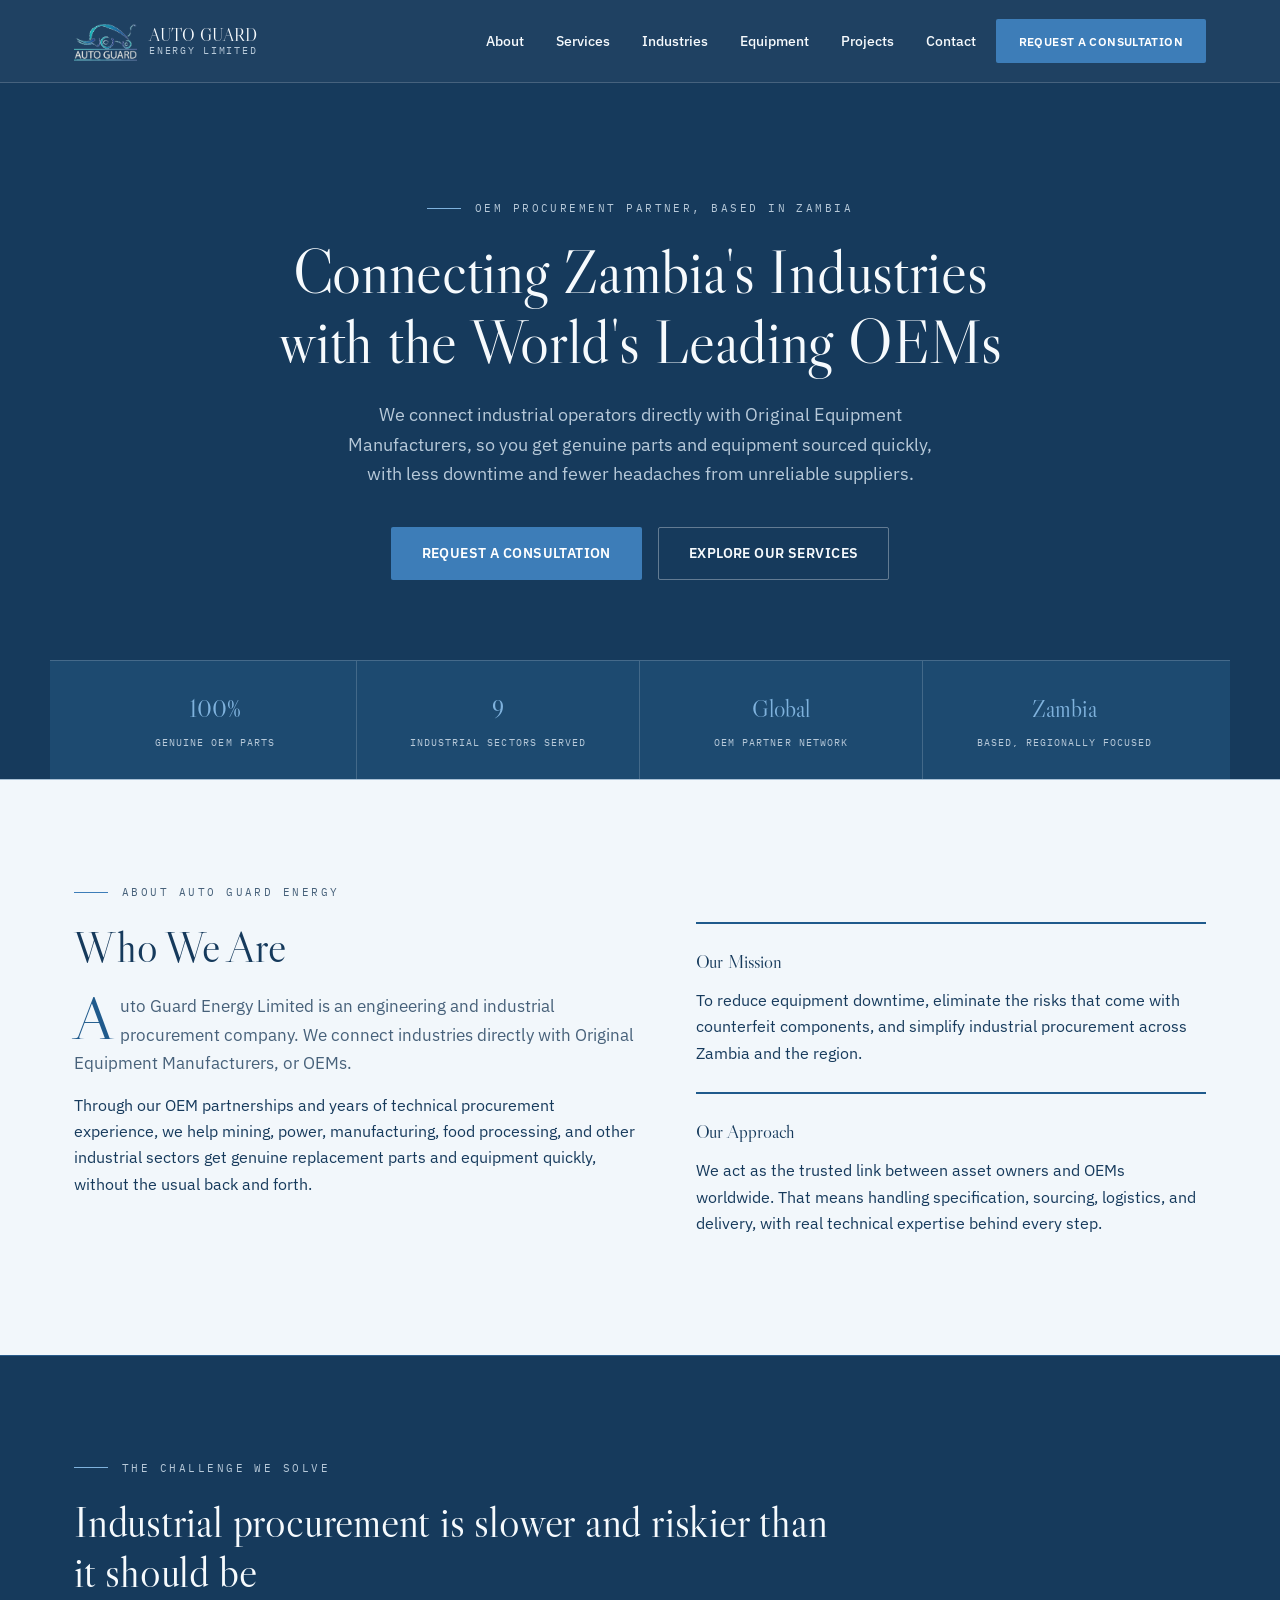
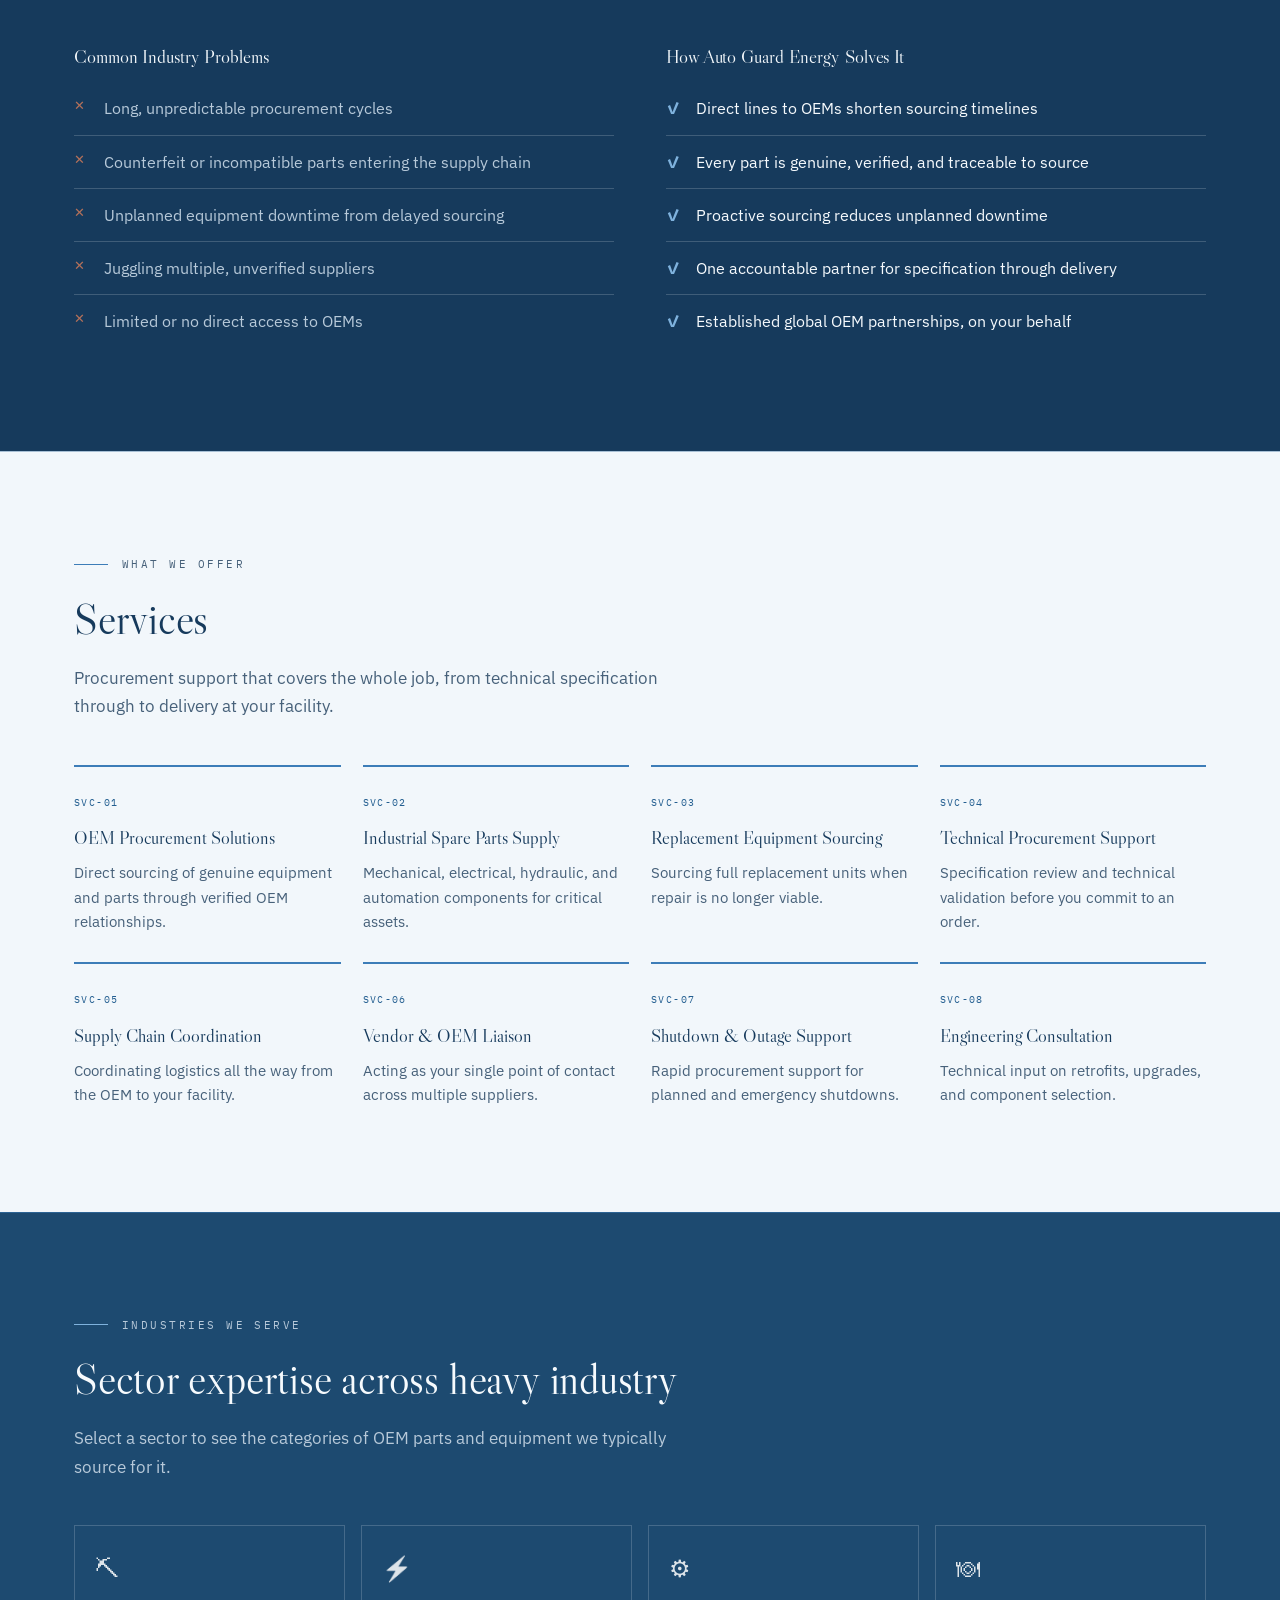
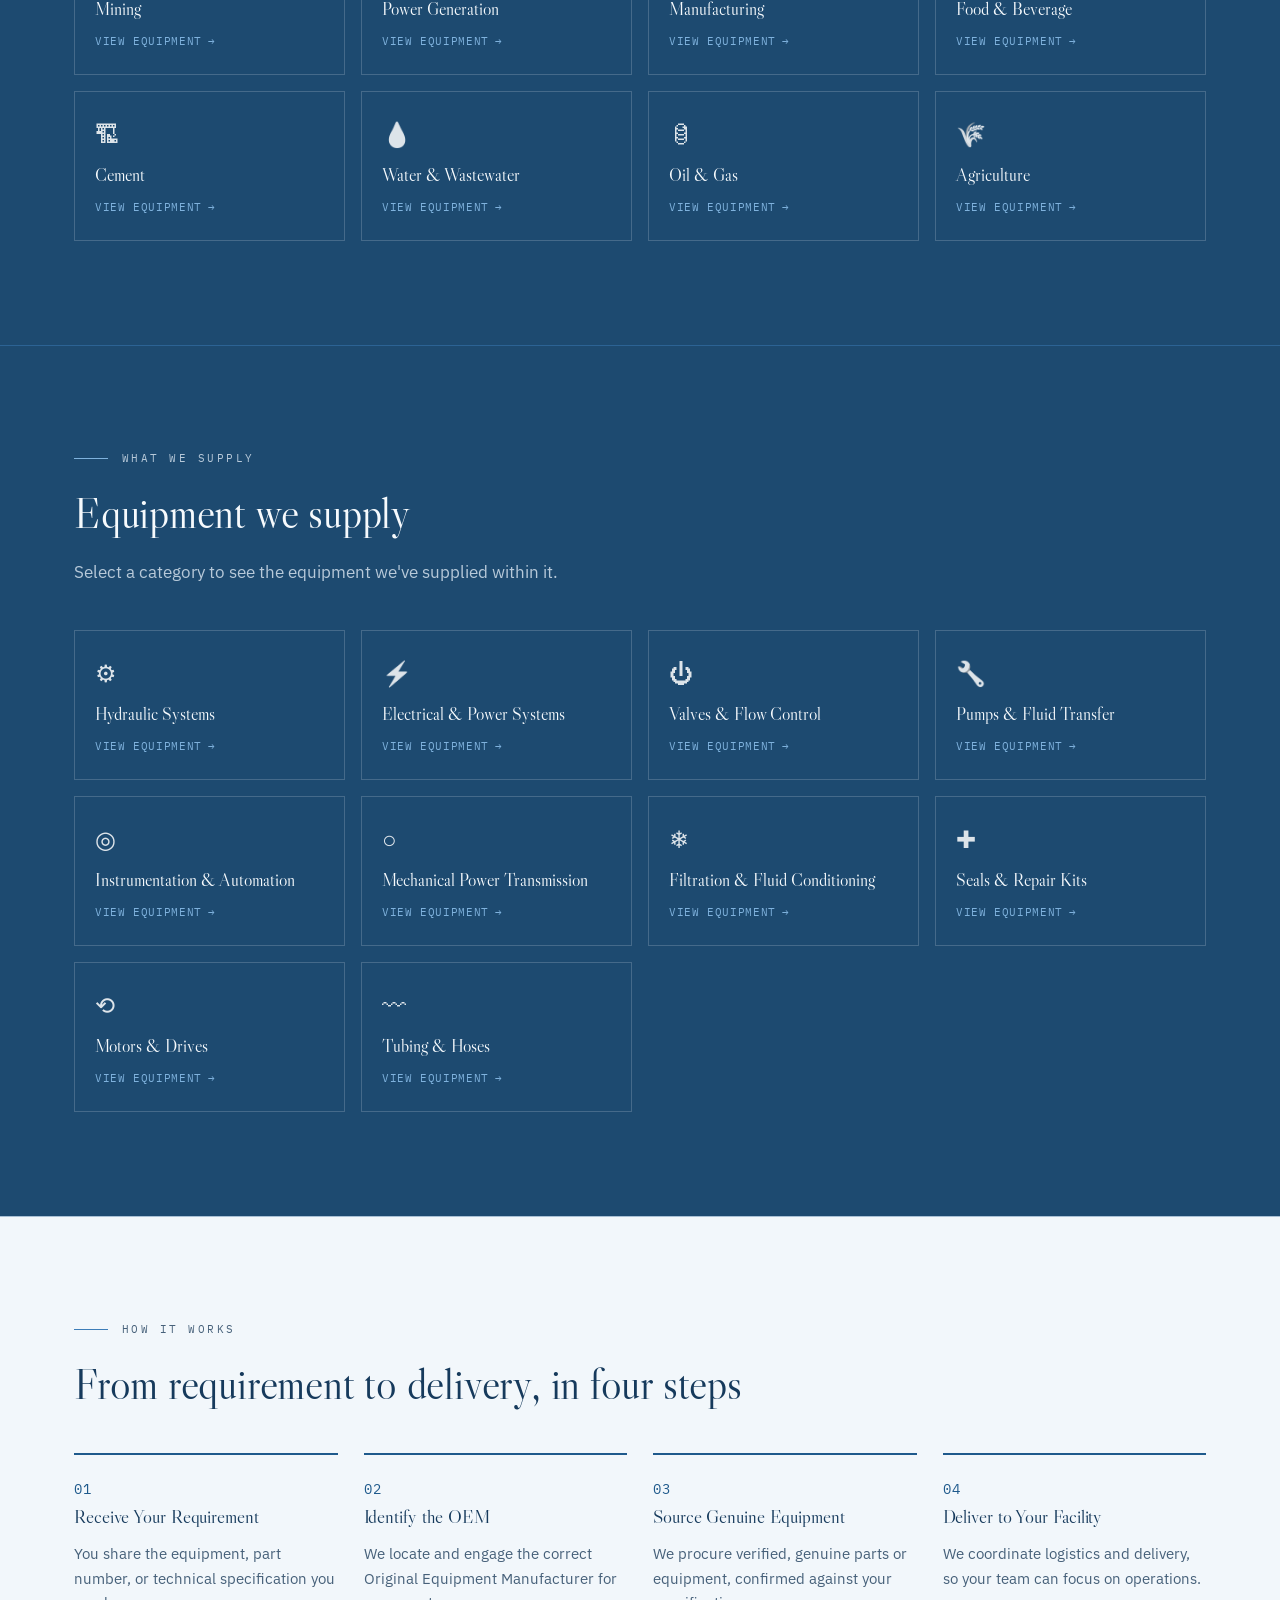
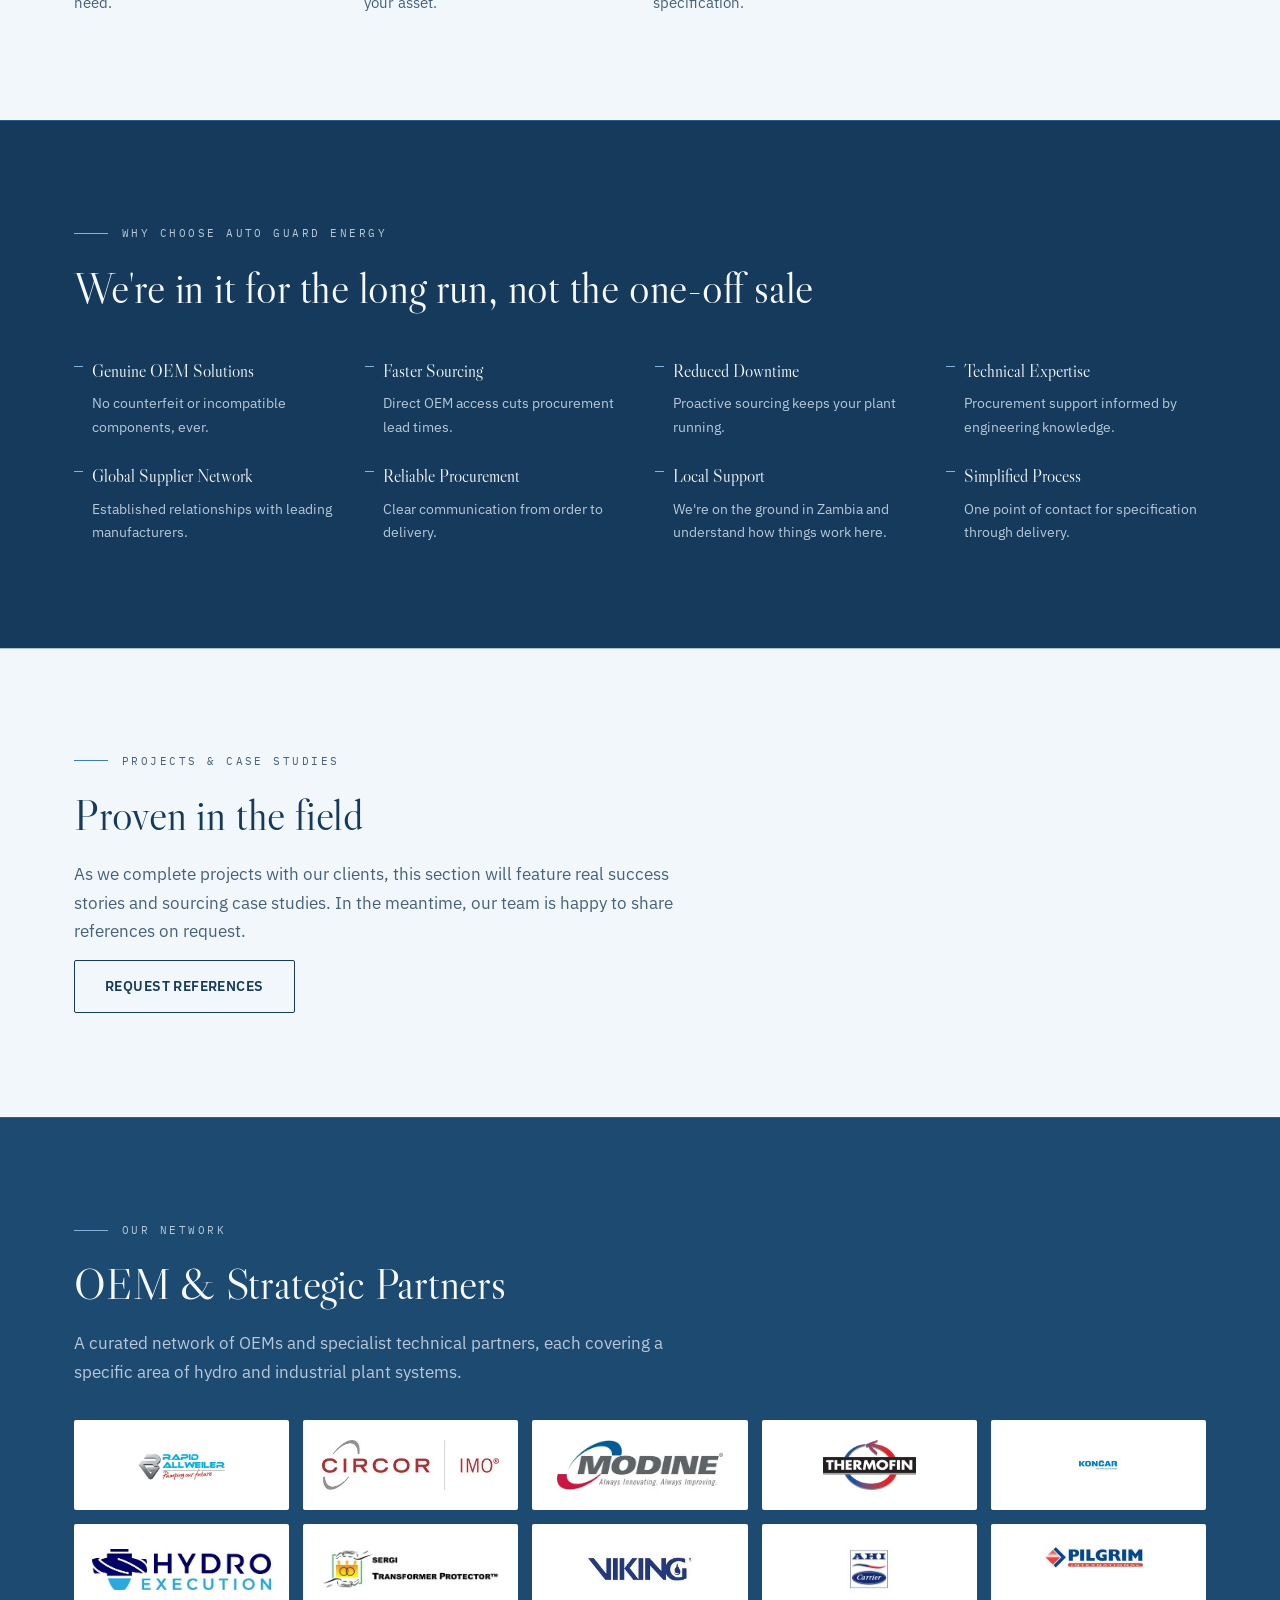
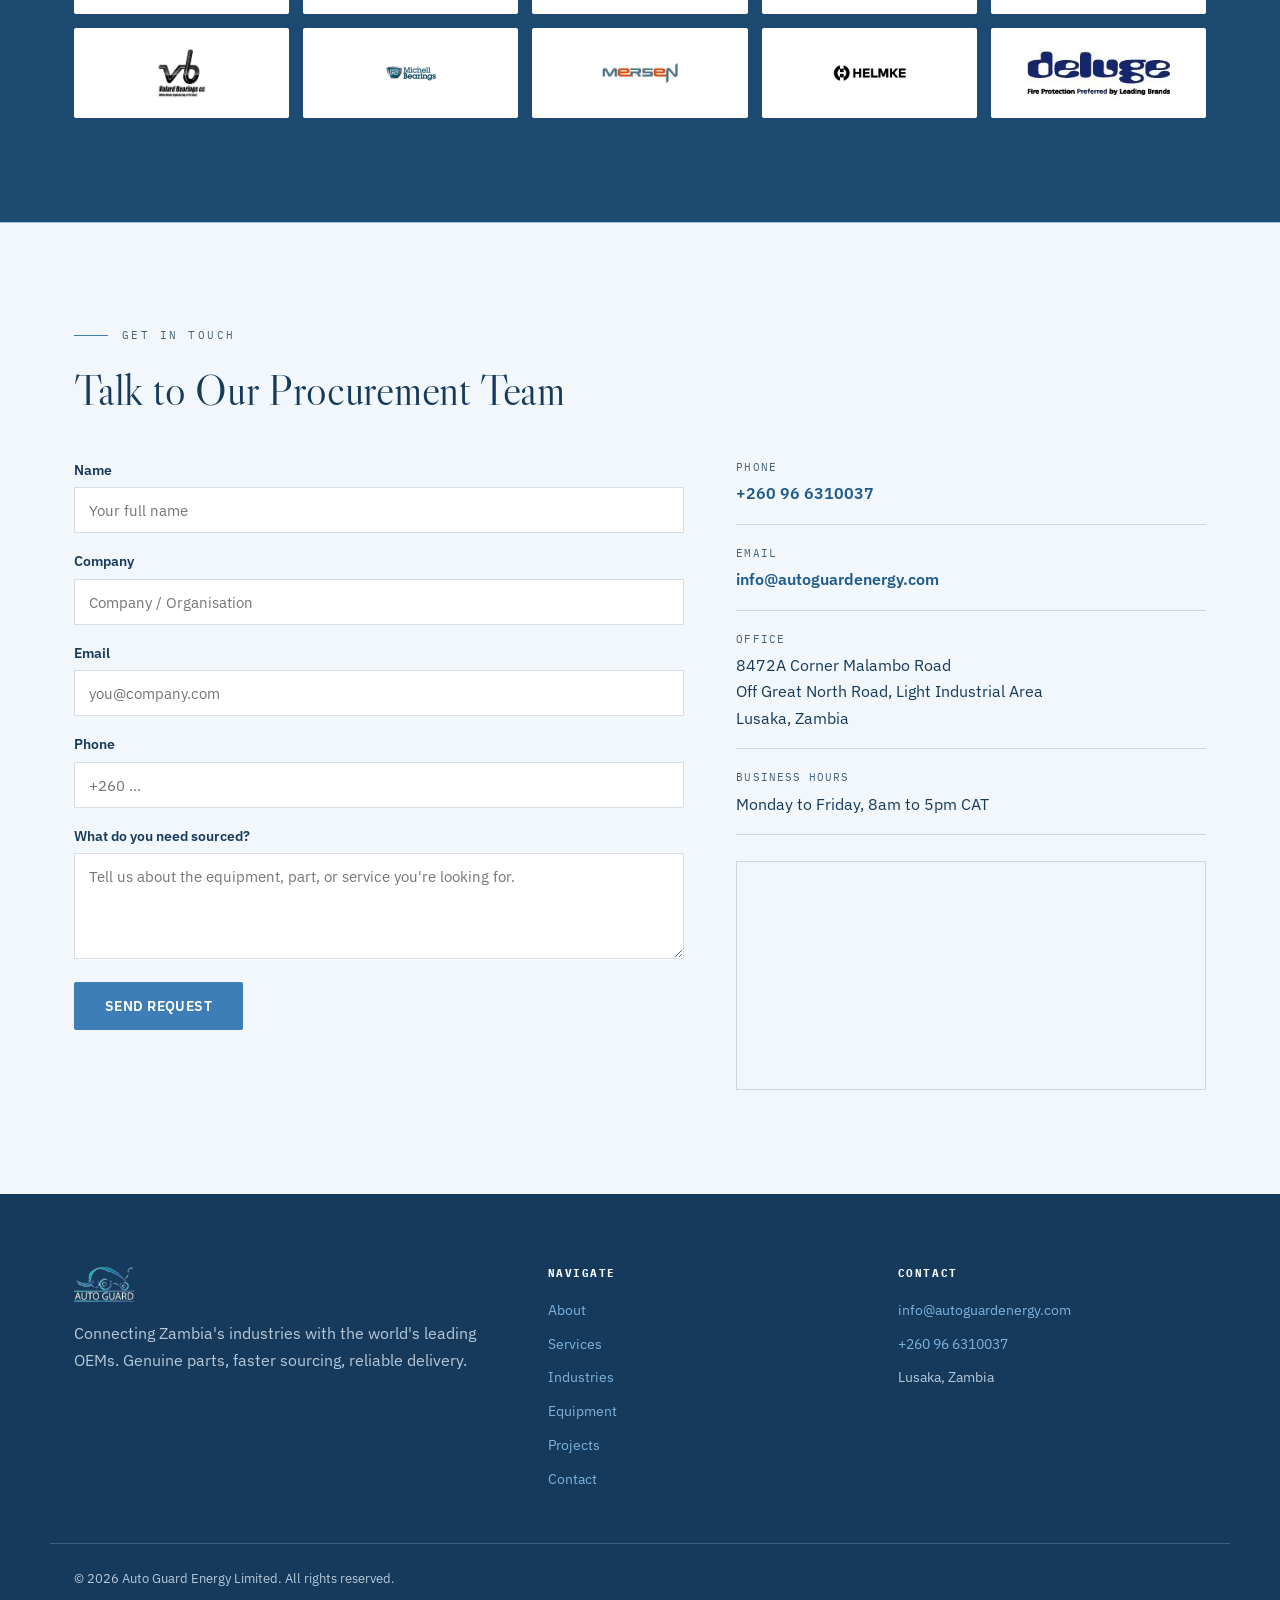
==== commit ce3cbde9: "Update autoguard-landing-page-v2-preview.html" ====
--- a/autoguard-landing-page-v2-preview.html
+++ b/autoguard-landing-page-v2-preview.html
@@ -1,993 +1,1004 @@
-<!DOCTYPE html>
-<html lang="en">
-<head>
-<meta charset="UTF-8">
-<meta name="viewport" content="width=device-width, initial-scale=1.0">
-<title>Auto Guard Energy | OEM Procurement &amp; Industrial Engineering Solutions</title>
-<meta name="description" content="Auto Guard Energy Limited connects Zambia's industries with the world's leading OEMs, supplying genuine spare parts, replacement equipment, and technical procurement support to keep plants running.">
-<link rel="preconnect" href="https://fonts.googleapis.com">
-<link rel="preconnect" href="https://fonts.gstatic.com" crossorigin>
-<link href="https://fonts.googleapis.com/css2?family=Libre+Caslon+Display&family=IBM+Plex+Sans:wght@400;500;600;700&family=IBM+Plex+Mono:wght@500;600&display=swap" rel="stylesheet">
-<style>
-/* ===================================================================
-   AUTO GUARD ENERGY — Design tokens v4 (Variation C: Welcoming Blue)
-   Light, calm, trustworthy: pale blue paper, deep sapphire ink,
-   medium sky-blue accent. Same type and layout as Variation B.
-   Display: Libre Caslon Display / Body+Mono: IBM Plex Sans / Plex Mono
-=================================================================== */
-:root{
-  --paper: #F2F7FB;
-  --paper-2: #E4EFF7;
-  --paper-3: #D2E4F0;
-  --ink: #163A5C;
-  --ink-2: #1D4A70;
-  --ink-3: #24567E;
-  --slate: #47617A;
-  --slate-light: #B7C9D9;
-  --cream: #F6FAFD;
-  --accent2: #1F5A8C;
-  --accent2-light: #4F86B8;
-  --accent: #3D7DB8;
-  --accent-light: #7FB2DD;
-  --accent-dark: #235E90;
-  --line: rgba(22,58,92,0.16);
-  --line-strong: rgba(22,58,92,0.28);
-  --line-light: rgba(246,250,253,0.18);
-  --line-light-strong: rgba(246,250,253,0.34);
-
-  --font-display: "Libre Caslon Display", serif;
-  --font-body: "IBM Plex Sans", sans-serif;
-  --font-mono: "IBM Plex Mono", monospace;
-
-  --radius: 2px;
-  --wrap: 1180px;
-}
-
-*{ box-sizing: border-box; }
-html{ scroll-behavior: smooth; }
-body{
-  margin:0;
-  font-family: var(--font-body);
-  color: var(--ink);
-  background: var(--paper);
-  line-height: 1.65;
-  -webkit-font-smoothing: antialiased;
-}
-img{ max-width:100%; display:block; }
-a{ color: inherit; text-decoration: none; }
-ul{ margin:0; padding:0; list-style:none; }
-.wrap{ max-width: var(--wrap); margin: 0 auto; padding: 0 24px; }
-
-@media (prefers-reduced-motion: reduce){
-  *{ animation-duration: 0.001ms !important; transition-duration: 0.001ms !important; scroll-behavior:auto !important; }
-}
-
-/* ---------- Typography ---------- */
-.h2, .h3, .h4{ font-family: var(--font-display); font-weight:400; letter-spacing: -0.005em; margin: 0 0 20px; }
-.h2{ font-size: clamp(2rem, 3.4vw, 2.7rem); max-width: 760px; line-height:1.16; }
-.h3{ font-size: clamp(1.5rem, 2.6vw, 1.9rem); }
-.h4{ font-size: 1.18rem; margin-bottom: 10px; font-weight:400; }
-.h2-light, .h4-light{ color: var(--cream); }
-.lead{ font-size: 1.08rem; color: var(--slate); max-width: 640px; }
-.lead-narrow{ max-width: 620px; }
-.lead-light{ color: var(--slate-light); }
-p{ margin: 0 0 14px; }
-
-/* Editorial drop cap for the About lede */
-.drop-cap::first-letter{
-  font-family: var(--font-display);
-  font-weight: 400;
-  font-size: 3.5em;
-  float: left;
-  line-height: 0.8;
-  padding: 0.04em 0.1em 0 0;
-  color: var(--accent2);
-}
-
-/* ---------- Ledger-line signature element ---------- */
-.plate{
-  display: flex;
-  align-items: center;
-  gap: 14px;
-  font-family: var(--font-mono);
-  font-size: 0.7rem;
-  letter-spacing: 0.22em;
-  text-transform: uppercase;
-  color: var(--slate);
-  margin-bottom: 20px;
-  max-width: fit-content;
-}
-.plate::before{
-  content:"";
-  width: 34px; height:1px;
-  background: var(--accent);
-  flex: none;
-}
-.plate-light{ color: var(--slate-light); }
-.plate-light::before{ background: var(--accent-light); }
-.rivet{ display:none; }
-
-/* ---------- Buttons ---------- */
-.btn{
-  display:inline-flex; align-items:center; justify-content:center;
-  padding: 14px 30px;
-  font-family: var(--font-body);
-  font-weight: 600;
-  font-size: 0.88rem;
-  letter-spacing: 0.03em;
-  text-transform: uppercase;
-  border-radius: var(--radius);
-  border: 1px solid transparent;
-  cursor: pointer;
-  transition: transform .15s ease, background .15s ease, border-color .15s ease, color .15s ease;
-  white-space: nowrap;
-}
-.btn:hover{ transform: translateY(-1px); }
-.btn-amber{ background: var(--accent); color: #FFFFFF; }
-.btn-amber:hover{ background: var(--accent-light); }
-.btn-ghost{ background: transparent; border-color: var(--line-light-strong); color: var(--cream); }
-.btn-ghost:hover{ background: rgba(246,250,253,0.08); }
-.btn-outline{ background: transparent; border-color: var(--ink); color: var(--ink); }
-.btn-outline:hover{ background: var(--ink); color: var(--cream); }
-
-/* ===================================================================
-   HEADER / NAV — dark, authoritative, always-on ink bar
-=================================================================== */
-.site-header{
-  position: sticky; top:0; z-index: 500;
-  background: rgba(22,58,92,0.96);
-  backdrop-filter: blur(8px);
-  border-bottom: 1px solid var(--line-light);
-}
-.nav-row{ display:flex; align-items:center; justify-content:space-between; height: 82px; gap: 20px; }
-.brand{ display:flex; align-items:center; gap: 12px; flex: none; }
-.brand-mark{ height: 40px; width:auto; }
-.brand-text{ display:flex; flex-direction:column; line-height:1.15; }
-.brand-name{ font-family: var(--font-display); font-weight:400; color: var(--cream); font-size:1.08rem; letter-spacing:0.02em; }
-.brand-sub{ font-family: var(--font-mono); font-size:0.6rem; letter-spacing:0.18em; color: var(--slate-light); }
-
-.main-nav{ display:flex; gap: 32px; margin-left: auto; }
-.main-nav a{ color: var(--cream); font-size:0.9rem; font-weight:500; position:relative; padding: 6px 0; }
-.main-nav a:hover{ color: var(--accent-light); }
-
-.nav-cta{ padding: 11px 22px; font-size: 0.78rem; }
-.nav-toggle{ display:none; flex-direction:column; gap:5px; background:none; border:none; cursor:pointer; padding:6px; }
-.nav-toggle span{ width:22px; height:2px; background: var(--cream); display:block; }
-
-/* ===================================================================
-   HERO — dark, bold, editorial. No texture, no boxes.
-=================================================================== */
-.hero{
-  position: relative;
-  background: var(--ink);
-  padding: 116px 0 0;
-}
-.hero-grid{ display:none; }
-.hero-inner{ position:relative; text-align:center; padding-bottom: 80px; max-width: 880px; margin: 0 auto; }
-.hero-inner .plate{ margin-left:auto; margin-right:auto; }
-.hero-title{
-  font-family: var(--font-display);
-  font-weight: 400;
-  color: var(--cream);
-  font-size: clamp(2.3rem, 5.2vw, 3.8rem);
-  line-height: 1.14;
-  letter-spacing: -0.005em;
-  margin: 0 auto 24px;
-  max-width: 860px;
-}
-.hero-sub{
-  color: var(--slate-light);
-  font-size: 1.12rem;
-  max-width: 620px;
-  margin: 0 auto 38px;
-}
-.hero-actions{ display:flex; gap:16px; justify-content:center; flex-wrap:wrap; }
-
-.spec-strip{
-  position:relative;
-  display:grid;
-  grid-template-columns: repeat(4, 1fr);
-  border-top: 1px solid var(--line-light);
-  background: var(--ink-2);
-}
-.spec-item{
-  padding: 28px 20px;
-  text-align:center;
-  border-right: 1px solid var(--line-light);
-  display:flex; flex-direction:column; gap:6px;
-}
-.spec-item:last-child{ border-right:none; }
-.spec-num{ font-family: var(--font-display); font-weight:400; color: var(--accent-light); font-size:1.5rem; }
-.spec-label{ font-family: var(--font-mono); font-size:0.64rem; letter-spacing:0.1em; color: var(--slate-light); text-transform:uppercase; }
-
-/* ===================================================================
-   SECTIONS
-=================================================================== */
-.section{ padding: 104px 0; position:relative; }
-.section-light{ background: var(--paper); }
-.section-ink{ background: var(--ink); }
-.section-steel{ background: var(--ink-2); }
-/* Ledger rule across the top of every section — the recurring signature line */
-.section::before{
-  content:"";
-  position:absolute; top:0; left:0; right:0; height:1px;
-  background: var(--accent);
-  opacity:0.5;
-}
-.section-light::before{ background: var(--accent2); opacity:0.35; }
-
-.split-grid{ display:grid; grid-template-columns: 1.1fr 1fr; gap: 60px; align-items:start; }
-.card{ padding: 0; margin-bottom: 26px; }
-.card-outline{
-  border: none; border-top: 2px solid var(--accent2);
-  border-radius: 0; background: transparent; padding: 22px 0 0;
-}
-.card-outline:last-child{ margin-bottom:0; }
-.card-outline h4{ font-family: var(--font-display); font-weight:400; }
-
-/* Challenge lists */
-.challenge-grid{ display:grid; grid-template-columns: 1fr 1fr; gap: 52px; margin-top: 44px; }
-.check-list li{
-  position:relative; padding: 13px 0 13px 30px; color: var(--slate-light);
-  border-bottom: 1px solid var(--line-light);
-  font-size: 0.99rem;
-}
-.check-list li:last-child{ border-bottom:none; }
-.problem-list li::before{
-  content:"\2715"; position:absolute; left:0; top:13px; color:#B5715A; font-size:0.8rem;
-}
-.solution-list li{ color: var(--cream); }
-.solution-list li::before{
-  content:"\2713"; position:absolute; left:0; top:13px; color: var(--accent-light); font-weight:700;
-}
-
-/* ---------- Services cards — top-hairline only, no boxes ---------- */
-.cards-grid{
-  display:grid; grid-template-columns: repeat(4, 1fr); gap: 28px 22px; margin-top: 44px;
-}
-.service-card{
-  background: transparent; border: none; border-top: 2px solid var(--accent);
-  border-radius: 0; padding: 20px 0 0; position:relative;
-}
-.service-tag{ font-family: var(--font-mono); font-size:0.62rem; letter-spacing:0.14em; color: var(--accent-dark); text-transform:uppercase; }
-.service-card h4{ font-family: var(--font-display); font-weight:400; font-size:1.15rem; margin: 10px 0 8px; }
-.service-card p{ font-size:0.92rem; color: var(--slate); margin:0; }
-
-/* ---------- Industries — registration-mark corner motif ---------- */
-.industry-grid{
-  display:grid; grid-template-columns: repeat(4, 1fr); gap: 16px; margin-top: 44px;
-}
-.industry-card{
-  background: transparent;
-  border: 1px solid var(--line-light);
-  border-radius: 0;
-  padding: 26px 20px;
-  cursor:pointer;
-  text-align:left;
-  color: var(--cream);
-  font-family: var(--font-body);
-  position: relative;
-  transition: border-color .15s ease, background .15s ease, transform .15s ease;
-}
-.industry-card::before, .industry-card::after{
-  content:""; position:absolute; width:10px; height:10px;
-  border-top: 1px solid var(--accent-light); border-left: 1px solid var(--accent-light);
-  top:-1px; left:-1px; opacity:0; transition: opacity .15s ease;
-}
-.industry-card::after{
-  top:auto; left:auto; bottom:-1px; right:-1px;
-  border-top:none; border-left:none;
-  border-bottom: 1px solid var(--accent-light); border-right: 1px solid var(--accent-light);
-}
-.industry-card:hover{ border-color: var(--line-light-strong); background: rgba(61,125,184,0.08); }
-.industry-card:hover::before, .industry-card:hover::after{ opacity:1; }
-.industry-icon{ font-size:1.5rem; margin-bottom:14px; display:block; filter: grayscale(1) brightness(1.6); opacity:0.85; }
-.industry-card h4{ font-family: var(--font-display); font-weight:400; font-size:1.1rem; margin:0 0 6px; }
-.industry-card span.hint{ font-family: var(--font-mono); font-size:0.62rem; letter-spacing:0.1em; color: var(--slate-light); text-transform:uppercase; }
-
-/* Industry detail overlay panel */
-.panel-backdrop{
-  position:fixed; inset:0; background: rgba(6,14,20,0.6);
-  opacity:0; pointer-events:none; transition: opacity .2s ease; z-index: 900;
-}
-.panel-backdrop.open{ opacity:1; pointer-events:auto; }
-
-.industry-panel{
-  position:fixed; top:0; right:0; height:100%; width: min(480px, 92vw);
-  background: var(--ink-2); color: var(--cream);
-  z-index: 950;
-  transform: translateX(100%);
-  transition: transform .28s ease;
-  overflow-y:auto;
-  border-left: 1px solid var(--line-light);
-}
-.industry-panel.open{ transform: translateX(0); }
-.industry-panel-inner{ padding: 38px 34px 54px; }
-.panel-close{
-  position:absolute; top:24px; right:26px; background:none; border:none; color: var(--cream);
-  font-size:1.6rem; cursor:pointer; line-height:1;
-}
-.industry-panel .h3{ font-family: var(--font-display); font-weight:400; }
-.industry-panel .lead{ color: var(--slate-light); }
-.parts-grid{ display:grid; grid-template-columns: repeat(2, 1fr); gap:12px; margin: 26px 0 20px; }
-.part-tile{
-  border:1px dashed var(--line-light-strong); border-radius: 0; padding: 18px 12px;
-  text-align:center; font-family: var(--font-mono); font-size:0.7rem; letter-spacing:0.04em;
-  color: var(--slate-light); background: rgba(255,255,255,0.02);
-}
-.part-tile .tile-icon{ font-size:1.3rem; display:block; margin-bottom:8px; }
-.part-tile-photo{
-  border: 1px solid var(--line-light); padding: 0; overflow: hidden;
-  background: rgba(255,255,255,0.03); text-align: left;
-}
-.part-tile-photo img{
-  width: 100%; aspect-ratio: 4 / 3; object-fit: cover; display: block;
-  background: #0e2338;
-}
-.part-tile-photo span{
-  display: block; padding: 10px 12px; font-size: 0.68rem; letter-spacing: 0.02em;
-  line-height: 1.35; color: var(--cream); font-family: var(--font-body); font-weight: 600;
-  background: var(--ink); border-top: 1px solid var(--line-light);
-}
-.panel-note{ font-size:0.83rem; color: var(--slate-light); border-top:1px solid var(--line-light); padding-top:18px; }
-
-/* ---------- Process (How it works) ---------- */
-.process-grid{ display:grid; grid-template-columns: repeat(4, 1fr); gap: 26px; margin-top: 44px; }
-.process-step{ border-top: 2px solid var(--accent2); padding-top: 20px; }
-.process-num{ font-family: var(--font-mono); font-size:0.85rem; color: var(--accent2); letter-spacing:0.1em; }
-.process-step h4{ font-family: var(--font-display); font-weight:400; }
-.process-step p{ color: var(--slate); font-size:0.93rem; margin:0; }
-
-/* ---------- Why choose us ---------- */
-.why-grid{ display:grid; grid-template-columns: repeat(4, 1fr); gap: 24px 30px; margin-top: 44px; }
-.why-item h4{ font-family: var(--font-display); font-weight:400; color: var(--cream); font-size:1.08rem; margin:0 0 6px; position:relative; padding-left:18px; }
-.why-item h4::before{ content:""; position:absolute; left:0; top:9px; width:9px; height:1px; background: var(--accent-light); }
-.why-item p{ color: var(--slate-light); font-size:0.89rem; margin:0; padding-left:18px; }
-
-/* ---------- Partners ---------- */
-.partner-row{ display:grid; grid-template-columns: repeat(5, 1fr); gap:14px; margin-top:34px; }
-.partner-logo{
-  background: #FFFFFF; border-radius: 2px; padding: 20px 18px;
-  display:flex; align-items:center; justify-content:center;
-  height: 90px;
-}
-.partner-logo img{ max-width:100%; max-height:100%; width:auto; height:auto; object-fit:contain; }
-
-/* ---------- Contact ---------- */
-.contact-grid{ display:grid; grid-template-columns: 1.3fr 1fr; gap: 52px; margin-top: 44px; align-items:start; }
-.contact-form{ display:flex; flex-direction:column; gap: 17px; }
-.contact-form label{ display:flex; flex-direction:column; gap:6px; font-size:0.85rem; font-weight:600; color: var(--ink); }
-.contact-form input, .contact-form textarea{
-  font-family: var(--font-body); font-size:0.96rem; padding: 12px 14px;
-  border: 1px solid var(--line); border-radius: 0; background:#fff; color: var(--ink);
-  font-weight: 400; resize: vertical;
-}
-.contact-form input:focus, .contact-form textarea:focus{ outline: 2px solid var(--accent2); outline-offset:1px; }
-.contact-form button{ margin-top: 6px; align-self:flex-start; }
-.form-note{ font-size:0.85rem; color: var(--accent2); min-height: 1.2em; margin:6px 0 0; }
-
-.contact-info{ display:flex; flex-direction:column; gap:20px; }
-.info-block{ display:flex; flex-direction:column; gap:4px; border-bottom:1px solid var(--line); padding-bottom:17px; }
-.info-label{ font-family: var(--font-mono); font-size:0.66rem; letter-spacing:0.1em; text-transform:uppercase; color: var(--slate); }
-.info-block a{ font-weight:600; }
-.map-embed{ border-radius: 0; overflow:hidden; border:1px solid var(--line); margin-top:6px; filter: grayscale(0.5) contrast(1.05); }
-
-/* ---------- Footer ---------- */
-.site-footer{ background: var(--ink); color: var(--slate-light); padding-top: 70px; }
-.footer-grid{ display:grid; grid-template-columns: 1.4fr 1fr 1fr; gap: 42px; padding-bottom: 42px; border-bottom: 1px solid var(--line-light); }
-.footer-logo{ height:38px; margin-bottom:18px; }
-.footer-grid h5{ font-family: var(--font-mono); font-size:0.7rem; letter-spacing:0.14em; text-transform:uppercase; color: var(--cream); margin: 0 0 15px; }
-.footer-grid a, .footer-grid span{ display:block; margin-bottom:10px; font-size:0.9rem; }
-.footer-grid a:hover{ color: var(--accent-light); }
-.footer-bottom{ padding: 24px; font-size:0.8rem; }
-
-/* ===================================================================
-   RESPONSIVE
-=================================================================== */
-@media (max-width: 980px){
-  .cards-grid, .industry-grid{ grid-template-columns: repeat(2, 1fr); }
-  .partner-row{ grid-template-columns: repeat(3, 1fr); }
-  .process-grid, .why-grid{ grid-template-columns: repeat(2, 1fr); }
-  .split-grid, .challenge-grid, .contact-grid{ grid-template-columns: 1fr; }
-  .footer-grid{ grid-template-columns: 1fr; }
-  .spec-strip{ grid-template-columns: repeat(2, 1fr); }
-  .spec-item:nth-child(2){ border-right:none; }
-}
-@media (max-width: 720px){
-  .main-nav{
-    display:none; position:absolute; top:82px; left:0; right:0;
-    background: var(--ink); flex-direction:column; gap:0;
-    border-top:1px solid var(--line-light); border-bottom:1px solid var(--line-light);
-  }
-  .main-nav.nav-open{ display:flex; }
-  .main-nav a{ padding: 16px 24px; border-bottom:1px solid var(--line-light); }
-  .nav-cta{ display:none; }
-  .nav-toggle{ display:flex; }
-  .cards-grid, .industry-grid, .process-grid, .why-grid{ grid-template-columns: 1fr; }
-  .partner-row{ grid-template-columns: repeat(2, 1fr); }
-  .hero{ padding-top: 100px; }
-  .section{ padding: 72px 0; }
-}
-
-</style>
-</head>
-<body>
-
-<!-- ============ NAV ============ -->
-<header class="site-header" id="top">
-  <div class="wrap nav-row">
-    <a href="#top" class="brand">
-      <img src="[data-uri]" alt="Auto Guard Energy" class="brand-mark">
-      <span class="brand-text">
-        <span class="brand-name">AUTO GUARD</span>
-        <span class="brand-sub">ENERGY LIMITED</span>
-      </span>
-    </a>
-
-    <nav class="main-nav" id="main-nav">
-      <a href="#about">About</a>
-      <a href="#services">Services</a>
-      <a href="#industries">Industries</a>
-      <a href="#equipment">Equipment</a>
-      <a href="#projects">Projects</a>
-      <a href="#contact">Contact</a>
-    </nav>
-
-    <a href="#contact" class="btn btn-amber nav-cta">Request a Consultation</a>
-    <button class="nav-toggle" id="navToggle" aria-label="Toggle menu" aria-expanded="false">
-      <span></span><span></span><span></span>
-    </button>
-  </div>
-</header>
-
-<!-- ============ HERO ============ -->
-<section class="hero" id="home">
-  <div class="wrap hero-inner">
-    <p class="plate plate-light"><span class="rivet"></span>OEM procurement partner, based in Zambia<span class="rivet"></span></p>
-    <h1 class="hero-title">Connecting Zambia's Industries<br>with the World's Leading OEMs</h1>
-    <p class="hero-sub">We connect industrial operators directly with Original Equipment Manufacturers, so you get genuine parts and equipment sourced quickly, with less downtime and fewer headaches from unreliable suppliers.</p>
-    <div class="hero-actions">
-      <a href="#contact" class="btn btn-amber">Request a Consultation</a>
-      <a href="#services" class="btn btn-ghost">Explore Our Services</a>
-    </div>
-  </div>
-
-  <div class="spec-strip wrap">
-    <div class="spec-item">
-      <span class="spec-num">100%</span>
-      <span class="spec-label">Genuine OEM Parts</span>
-    </div>
-    <div class="spec-item">
-      <span class="spec-num">9</span>
-      <span class="spec-label">Industrial Sectors Served</span>
-    </div>
-    <div class="spec-item">
-      <span class="spec-num">Global</span>
-      <span class="spec-label">OEM Partner Network</span>
-    </div>
-    <div class="spec-item">
-      <span class="spec-num">Zambia</span>
-      <span class="spec-label">Based, Regionally Focused</span>
-    </div>
-  </div>
-</section>
-
-<!-- ============ ABOUT ============ -->
-<section class="section section-light" id="about">
-  <div class="wrap">
-    <p class="plate"><span class="rivet"></span>About Auto Guard Energy<span class="rivet"></span></p>
-    <div class="split-grid">
-      <div>
-        <h2 class="h2">Who We Are</h2>
-        <p class="lead drop-cap">Auto Guard Energy Limited is an engineering and industrial procurement company. We connect industries directly with Original Equipment Manufacturers, or OEMs.</p>
-        <p>Through our OEM partnerships and years of technical procurement experience, we help mining, power, manufacturing, food processing, and other industrial sectors get genuine replacement parts and equipment quickly, without the usual back and forth.</p>
-      </div>
-      <div>
-        <div class="card card-outline">
-          <h3 class="h4">Our Mission</h3>
-          <p>To reduce equipment downtime, eliminate the risks that come with counterfeit components, and simplify industrial procurement across Zambia and the region.</p>
-        </div>
-        <div class="card card-outline">
-          <h3 class="h4">Our Approach</h3>
-          <p>We act as the trusted link between asset owners and OEMs worldwide. That means handling specification, sourcing, logistics, and delivery, with real technical expertise behind every step.</p>
-        </div>
-      </div>
-    </div>
-  </div>
-</section>
-
-<!-- ============ CHALLENGE ============ -->
-<section class="section section-ink" id="challenge">
-  <div class="wrap">
-    <p class="plate plate-light"><span class="rivet"></span>The Challenge We Solve<span class="rivet"></span></p>
-    <h2 class="h2 h2-light">Industrial procurement is slower and riskier than it should be</h2>
-
-    <div class="challenge-grid">
-      <div class="challenge-col">
-        <h3 class="h4 h4-light">Common Industry Problems</h3>
-        <ul class="check-list problem-list">
-          <li>Long, unpredictable procurement cycles</li>
-          <li>Counterfeit or incompatible parts entering the supply chain</li>
-          <li>Unplanned equipment downtime from delayed sourcing</li>
-          <li>Juggling multiple, unverified suppliers</li>
-          <li>Limited or no direct access to OEMs</li>
-        </ul>
-      </div>
-      <div class="challenge-col">
-        <h3 class="h4 h4-light">How Auto Guard Energy Solves It</h3>
-        <ul class="check-list solution-list">
-          <li>Direct lines to OEMs shorten sourcing timelines</li>
-          <li>Every part is genuine, verified, and traceable to source</li>
-          <li>Proactive sourcing reduces unplanned downtime</li>
-          <li>One accountable partner for specification through delivery</li>
-          <li>Established global OEM partnerships, on your behalf</li>
-        </ul>
-      </div>
-    </div>
-  </div>
-</section>
-
-<!-- ============ SERVICES ============ -->
-<section class="section section-light" id="services">
-  <div class="wrap">
-    <p class="plate"><span class="rivet"></span>What We Offer<span class="rivet"></span></p>
-    <h2 class="h2">Services</h2>
-    <p class="lead lead-narrow">Procurement support that covers the whole job, from technical specification through to delivery at your facility.</p>
-
-    <div class="cards-grid" id="servicesGrid">
-      <!-- injected by script.js -->
-    </div>
-  </div>
-</section>
-
-<!-- ============ INDUSTRIES ============ -->
-<section class="section section-steel" id="industries">
-  <div class="wrap">
-    <p class="plate plate-light"><span class="rivet"></span>Industries We Serve<span class="rivet"></span></p>
-    <h2 class="h2 h2-light">Sector expertise across heavy industry</h2>
-    <p class="lead lead-narrow lead-light">Select a sector to see the categories of OEM parts and equipment we typically source for it.</p>
-
-    <div class="industry-grid" id="industryGrid">
-      <!-- injected by script.js -->
-    </div>
-  </div>
-</section>
-
-<!-- Detail panel (shared by Industries and Equipment, opens on click) -->
-<div class="industry-panel" id="industryPanel" aria-hidden="true">
-  <div class="industry-panel-inner">
-    <button class="panel-close" id="panelClose" aria-label="Close">&times;</button>
-    <p class="plate plate-light" id="panelEyebrow"><span class="rivet"></span>Detail<span class="rivet"></span></p>
-    <h3 class="h3" id="panelTitle">Detail</h3>
-    <p id="panelDesc" class="lead lead-narrow"></p>
-    <div class="parts-grid" id="panelParts"></div>
-    <p class="panel-note" id="panelNote"></p>
-  </div>
-</div>
-<div class="panel-backdrop" id="panelBackdrop"></div>
-
-<!-- ============ EQUIPMENT WE SUPPLY ============ -->
-<section class="section section-steel" id="equipment">
-  <div class="wrap">
-    <p class="plate plate-light"><span class="rivet"></span>What We Supply<span class="rivet"></span></p>
-    <h2 class="h2 h2-light">Equipment we supply</h2>
-    <p class="lead lead-narrow lead-light">Select a category to see the equipment we've supplied within it.</p>
-
-    <div class="industry-grid" id="equipmentGrid">
-      <!-- injected by script.js -->
-    </div>
-  </div>
-</section>
-
-<!-- ============ HOW IT WORKS ============ -->
-<section class="section section-light" id="how">
-  <div class="wrap">
-    <p class="plate"><span class="rivet"></span>How It Works<span class="rivet"></span></p>
-    <h2 class="h2">From requirement to delivery, in four steps</h2>
-
-    <div class="process-grid">
-      <div class="process-step">
-        <span class="process-num">01</span>
-        <h3 class="h4">Receive Your Requirement</h3>
-        <p>You share the equipment, part number, or technical specification you need.</p>
-      </div>
-      <div class="process-step">
-        <span class="process-num">02</span>
-        <h3 class="h4">Identify the OEM</h3>
-        <p>We locate and engage the correct Original Equipment Manufacturer for your asset.</p>
-      </div>
-      <div class="process-step">
-        <span class="process-num">03</span>
-        <h3 class="h4">Source Genuine Equipment</h3>
-        <p>We procure verified, genuine parts or equipment, confirmed against your specification.</p>
-      </div>
-      <div class="process-step">
-        <span class="process-num">04</span>
-        <h3 class="h4">Deliver to Your Facility</h3>
-        <p>We coordinate logistics and delivery, so your team can focus on operations.</p>
-      </div>
-    </div>
-  </div>
-</section>
-
-<!-- ============ WHY CHOOSE US ============ -->
-<section class="section section-ink" id="why">
-  <div class="wrap">
-    <p class="plate plate-light"><span class="rivet"></span>Why Choose Auto Guard Energy<span class="rivet"></span></p>
-    <h2 class="h2 h2-light">We're in it for the long run, not the one-off sale</h2>
-
-    <div class="why-grid">
-      <div class="why-item"><h4>Genuine OEM Solutions</h4><p>No counterfeit or incompatible components, ever.</p></div>
-      <div class="why-item"><h4>Faster Sourcing</h4><p>Direct OEM access cuts procurement lead times.</p></div>
-      <div class="why-item"><h4>Reduced Downtime</h4><p>Proactive sourcing keeps your plant running.</p></div>
-      <div class="why-item"><h4>Technical Expertise</h4><p>Procurement support informed by engineering knowledge.</p></div>
-      <div class="why-item"><h4>Global Supplier Network</h4><p>Established relationships with leading manufacturers.</p></div>
-      <div class="why-item"><h4>Reliable Procurement</h4><p>Clear communication from order to delivery.</p></div>
-      <div class="why-item"><h4>Local Support</h4><p>We're on the ground in Zambia and understand how things work here.</p></div>
-      <div class="why-item"><h4>Simplified Process</h4><p>One point of contact for specification through delivery.</p></div>
-    </div>
-  </div>
-</section>
-
-<!-- ============ PROJECTS / CASE STUDIES (placeholder) ============ -->
-<section class="section section-light" id="projects">
-  <div class="wrap">
-    <p class="plate"><span class="rivet"></span>Projects &amp; Case Studies<span class="rivet"></span></p>
-    <h2 class="h2">Proven in the field</h2>
-    <p class="lead lead-narrow">As we complete projects with our clients, this section will feature real success stories and sourcing case studies. In the meantime, our team is happy to share references on request.</p>
-    <a href="#contact" class="btn btn-outline">Request References</a>
-  </div>
-</section>
-
-<!-- ============ PARTNERS ============ -->
-<section class="section section-steel" id="partners">
-  <div class="wrap">
-    <p class="plate plate-light"><span class="rivet"></span>Our Network<span class="rivet"></span></p>
-    <h2 class="h2 h2-light">OEM &amp; Strategic Partners</h2>
-    <p class="lead lead-narrow lead-light">A curated network of OEMs and specialist technical partners, each covering a specific area of hydro and industrial plant systems.</p>
-    <div class="partner-row" id="partnerGrid">
-      <!-- injected by script.js -->
-    </div>
-  </div>
-</section>
-
-<!-- ============ CONTACT ============ -->
-<section class="section section-light" id="contact">
-  <div class="wrap">
-    <p class="plate"><span class="rivet"></span>Get In Touch<span class="rivet"></span></p>
-    <h2 class="h2">Talk to Our Procurement Team</h2>
-
-    <div class="contact-grid">
-      <form class="contact-form" id="contactForm">
-        <label>Name
-          <input type="text" name="name" required placeholder="Your full name">
-        </label>
-        <label>Company
-          <input type="text" name="company" placeholder="Company / Organisation">
-        </label>
-        <label>Email
-          <input type="email" name="email" required placeholder="you@company.com">
-        </label>
-        <label>Phone
-          <input type="tel" name="phone" placeholder="+260 ...">
-        </label>
-        <label>What do you need sourced?
-          <textarea name="message" rows="4" placeholder="Tell us about the equipment, part, or service you're looking for."></textarea>
-        </label>
-        <button type="submit" class="btn btn-amber">Send Request</button>
-        <p class="form-note" id="formNote"></p>
-      </form>
-
-      <div class="contact-info">
-        <div class="info-block">
-          <span class="info-label">Phone</span>
-          <a href="tel:+260966310037">+260 96 6310037</a>
-        </div>
-        <div class="info-block">
-          <span class="info-label">Email</span>
-          <a href="mailto:info@autoguardenergy.com">info@autoguardenergy.com</a>
-        </div>
-        <div class="info-block">
-          <span class="info-label">Office</span>
-          <span>8472A Corner Malambo Road<br>Off Great North Road, Light Industrial Area<br>Lusaka, Zambia</span>
-        </div>
-        <div class="info-block">
-          <span class="info-label">Business Hours</span>
-          <span>Monday to Friday, 8am to 5pm CAT</span>
-        </div>
-        <div class="map-embed">
-          <iframe
-            title="Auto Guard Energy location"
-            src="https://www.google.com/maps?q=8472A+Corner+Malambo+Road,+Light+Industrial+Area,+Lusaka,+Zambia&output=embed"
-            width="100%" height="220" style="border:0;" loading="lazy" referrerpolicy="no-referrer-when-downgrade">
-          </iframe>
-        </div>
-      </div>
-    </div>
-  </div>
-</section>
-
-<!-- ============ FOOTER ============ -->
-<footer class="site-footer">
-  <div class="wrap footer-grid">
-    <div>
-      <img src="[data-uri]" alt="Auto Guard Energy" class="footer-logo">
-      <p>Connecting Zambia's industries with the world's leading OEMs. Genuine parts, faster sourcing, reliable delivery.</p>
-    </div>
-    <div>
-      <h5>Navigate</h5>
-      <a href="#about">About</a>
-      <a href="#services">Services</a>
-      <a href="#industries">Industries</a>
-      <a href="#equipment">Equipment</a>
-      <a href="#projects">Projects</a>
-      <a href="#contact">Contact</a>
-    </div>
-    <div>
-      <h5>Contact</h5>
-      <a href="mailto:info@autoguardenergy.com">info@autoguardenergy.com</a>
-      <a href="tel:+260966310037">+260 96 6310037</a>
-      <span>Lusaka, Zambia</span>
-    </div>
-  </div>
-  <div class="wrap footer-bottom">
-    <span>&copy; <span id="year"></span> Auto Guard Energy Limited. All rights reserved.</span>
-  </div>
-</footer>
-
-<script>
-// ============================================================
-// AUTO GUARD ENERGY: content data + interactions
-// ============================================================
-
-const products = [
-  { id: "p001", img: "[data-uri]", name: "HYDAC Hydraulic Accumulator & Accessories", category: "Hydraulic Systems", industries: ["Mining", "Power Generation", "Manufacturing", "Cement", "Oil & Gas", "Water & Wastewater"] },
-  { id: "p002", img: "[data-uri]", name: "Pressure Switch / Transmitter", category: "Instrumentation & Automation", industries: ["Mining", "Power Generation", "Manufacturing", "Oil & Gas", "Cement", "Water & Wastewater"] },
-  { id: "p003", img: "[data-uri]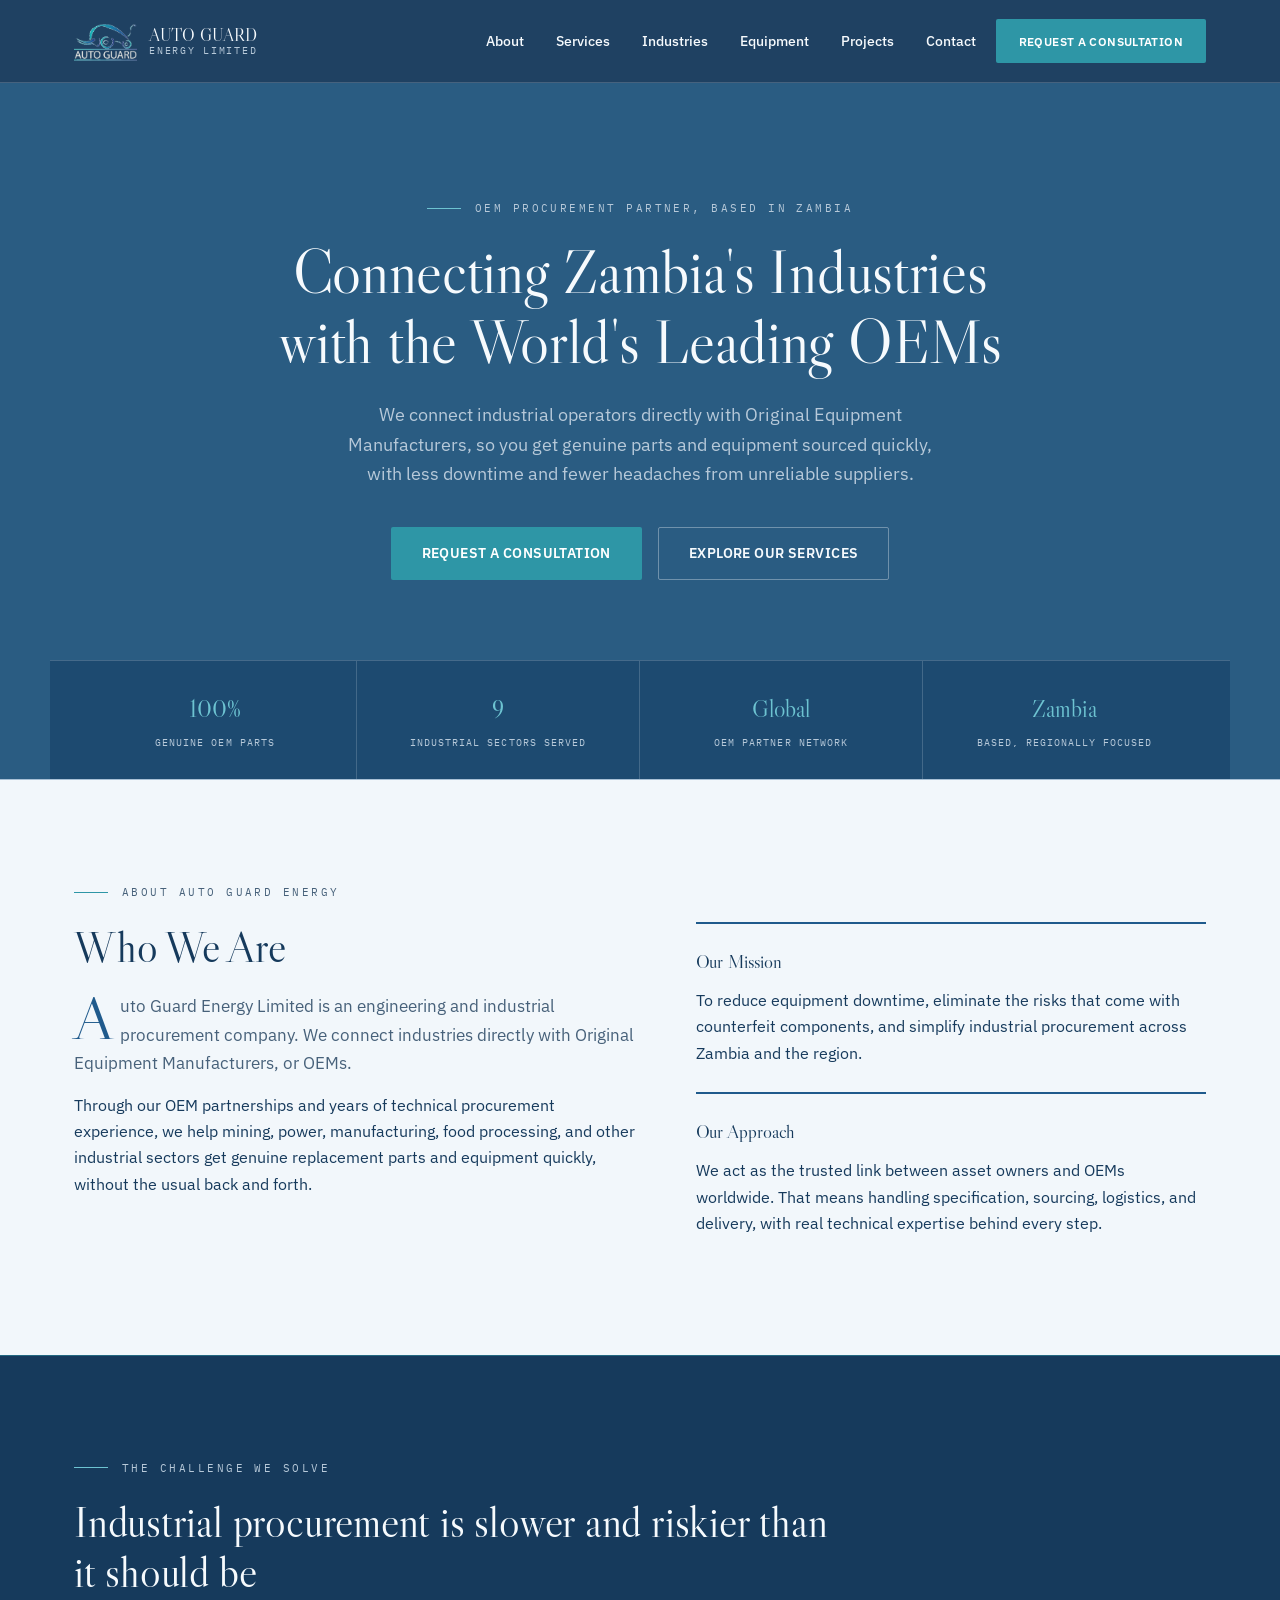
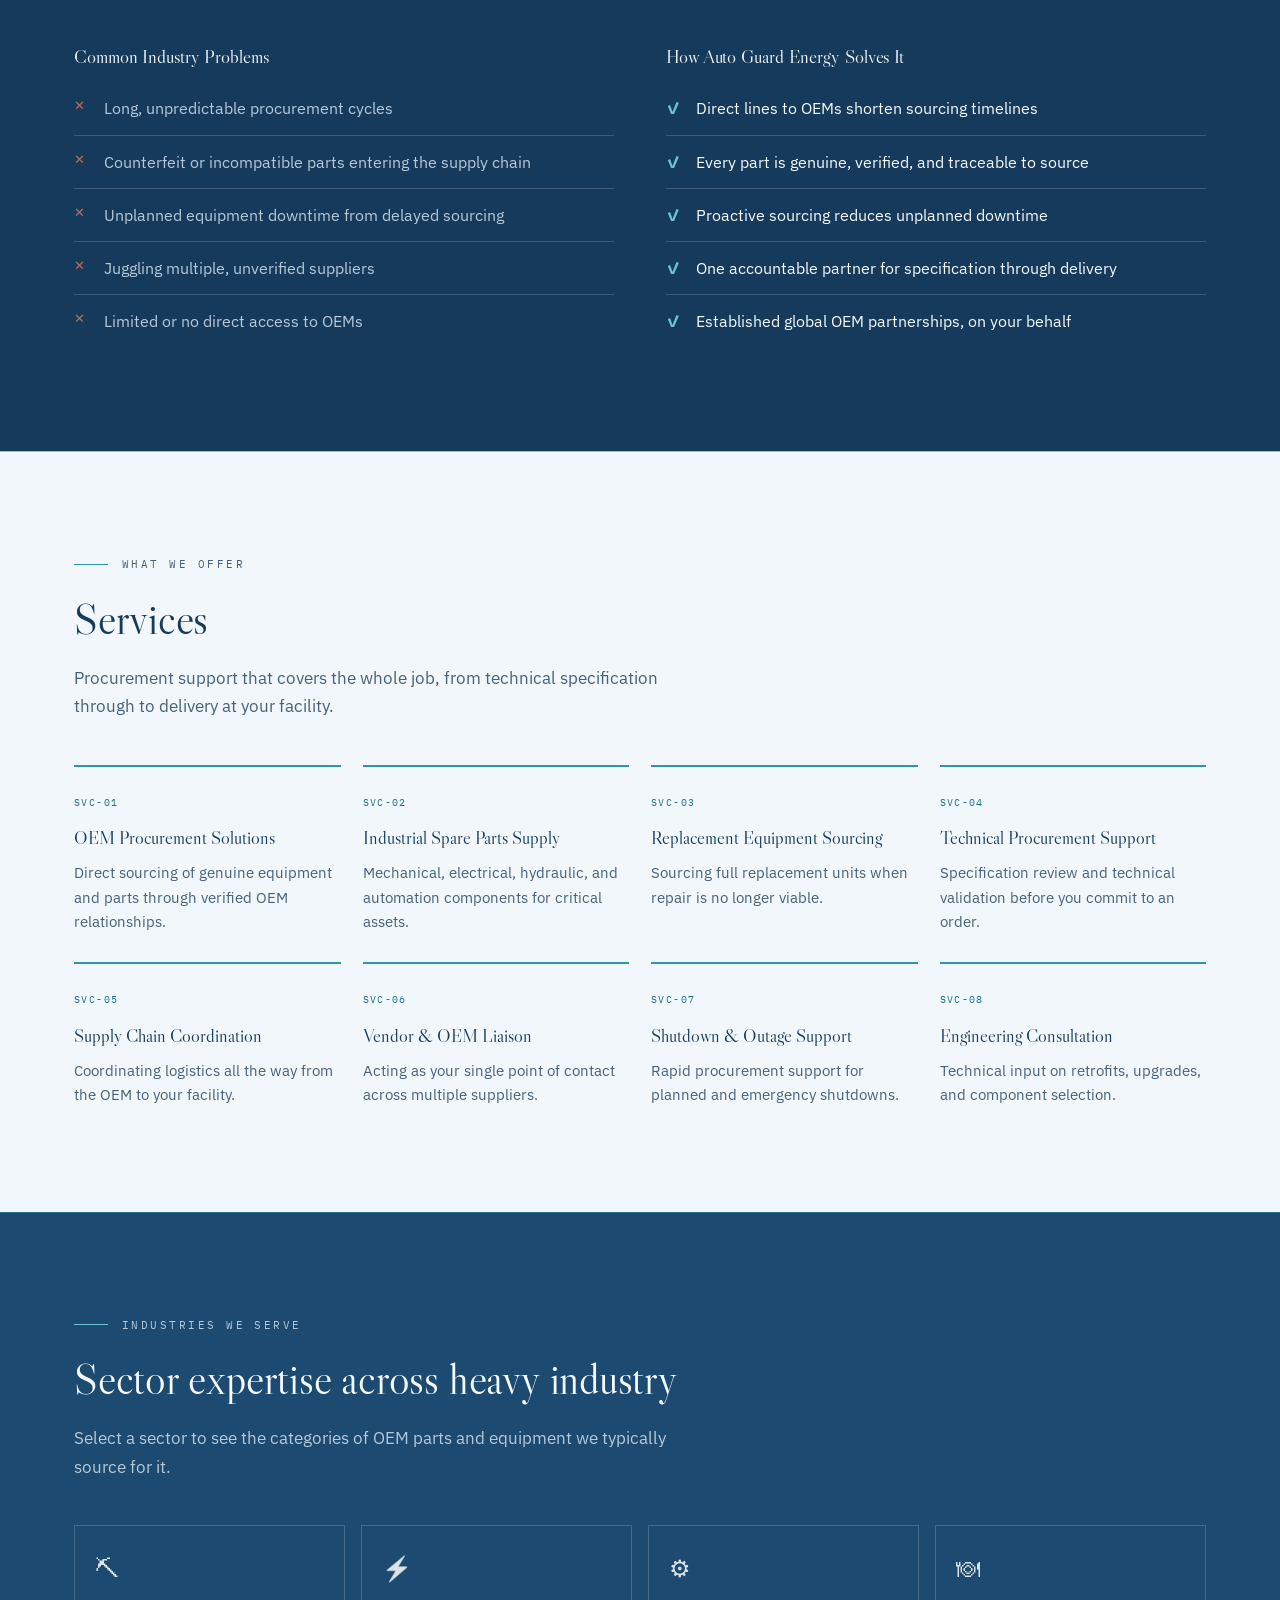
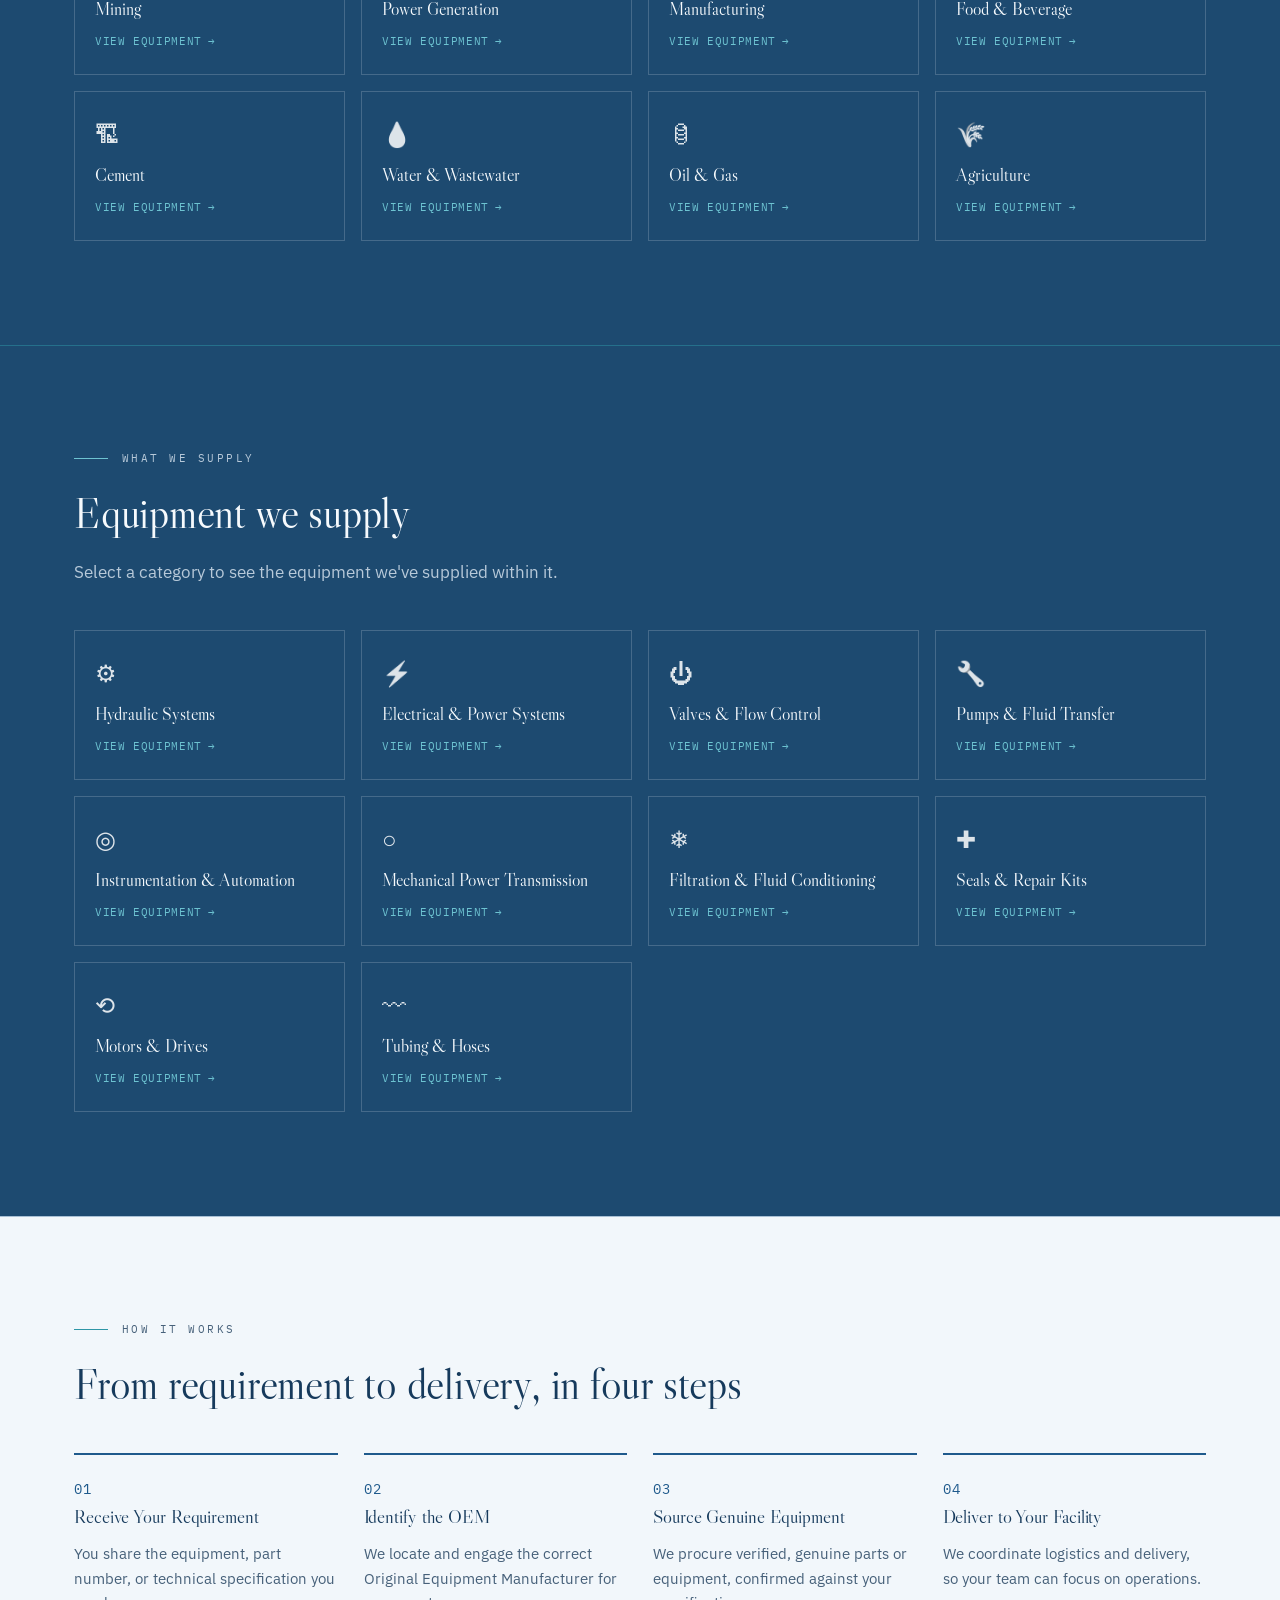
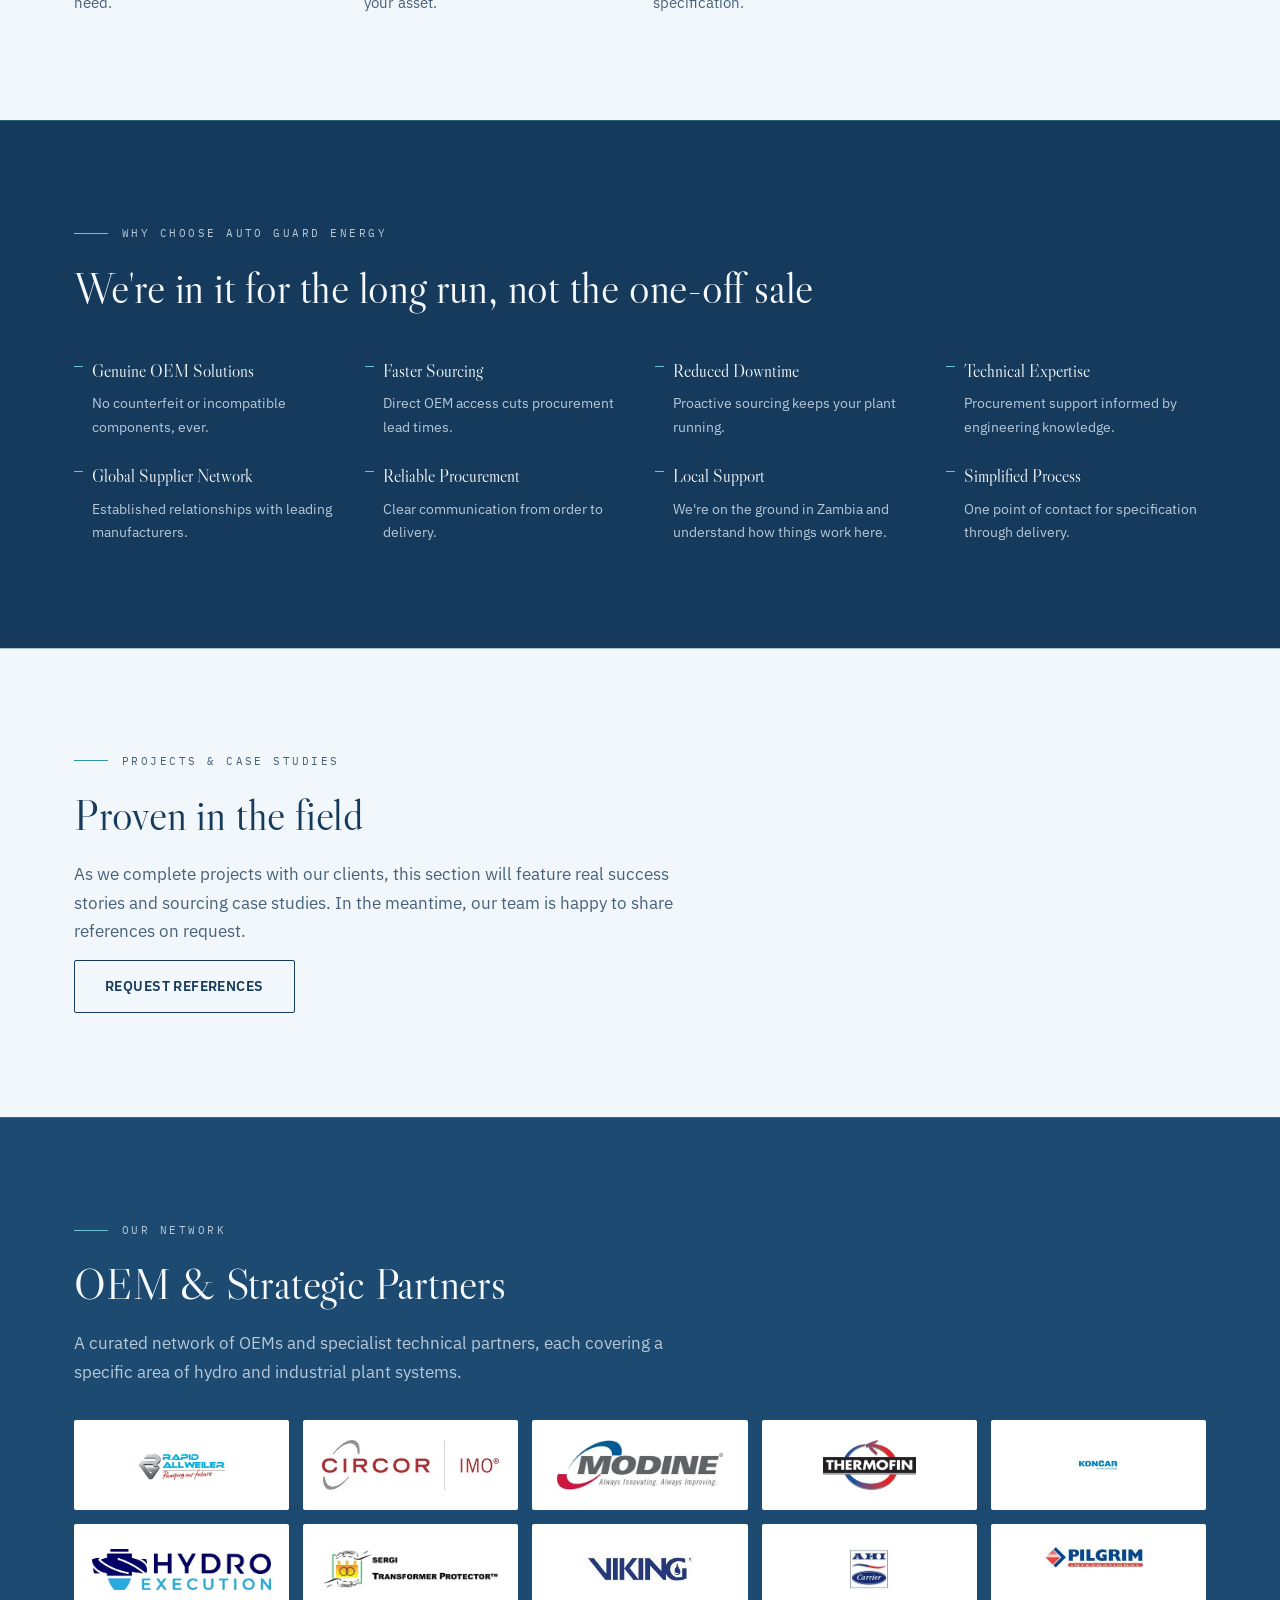
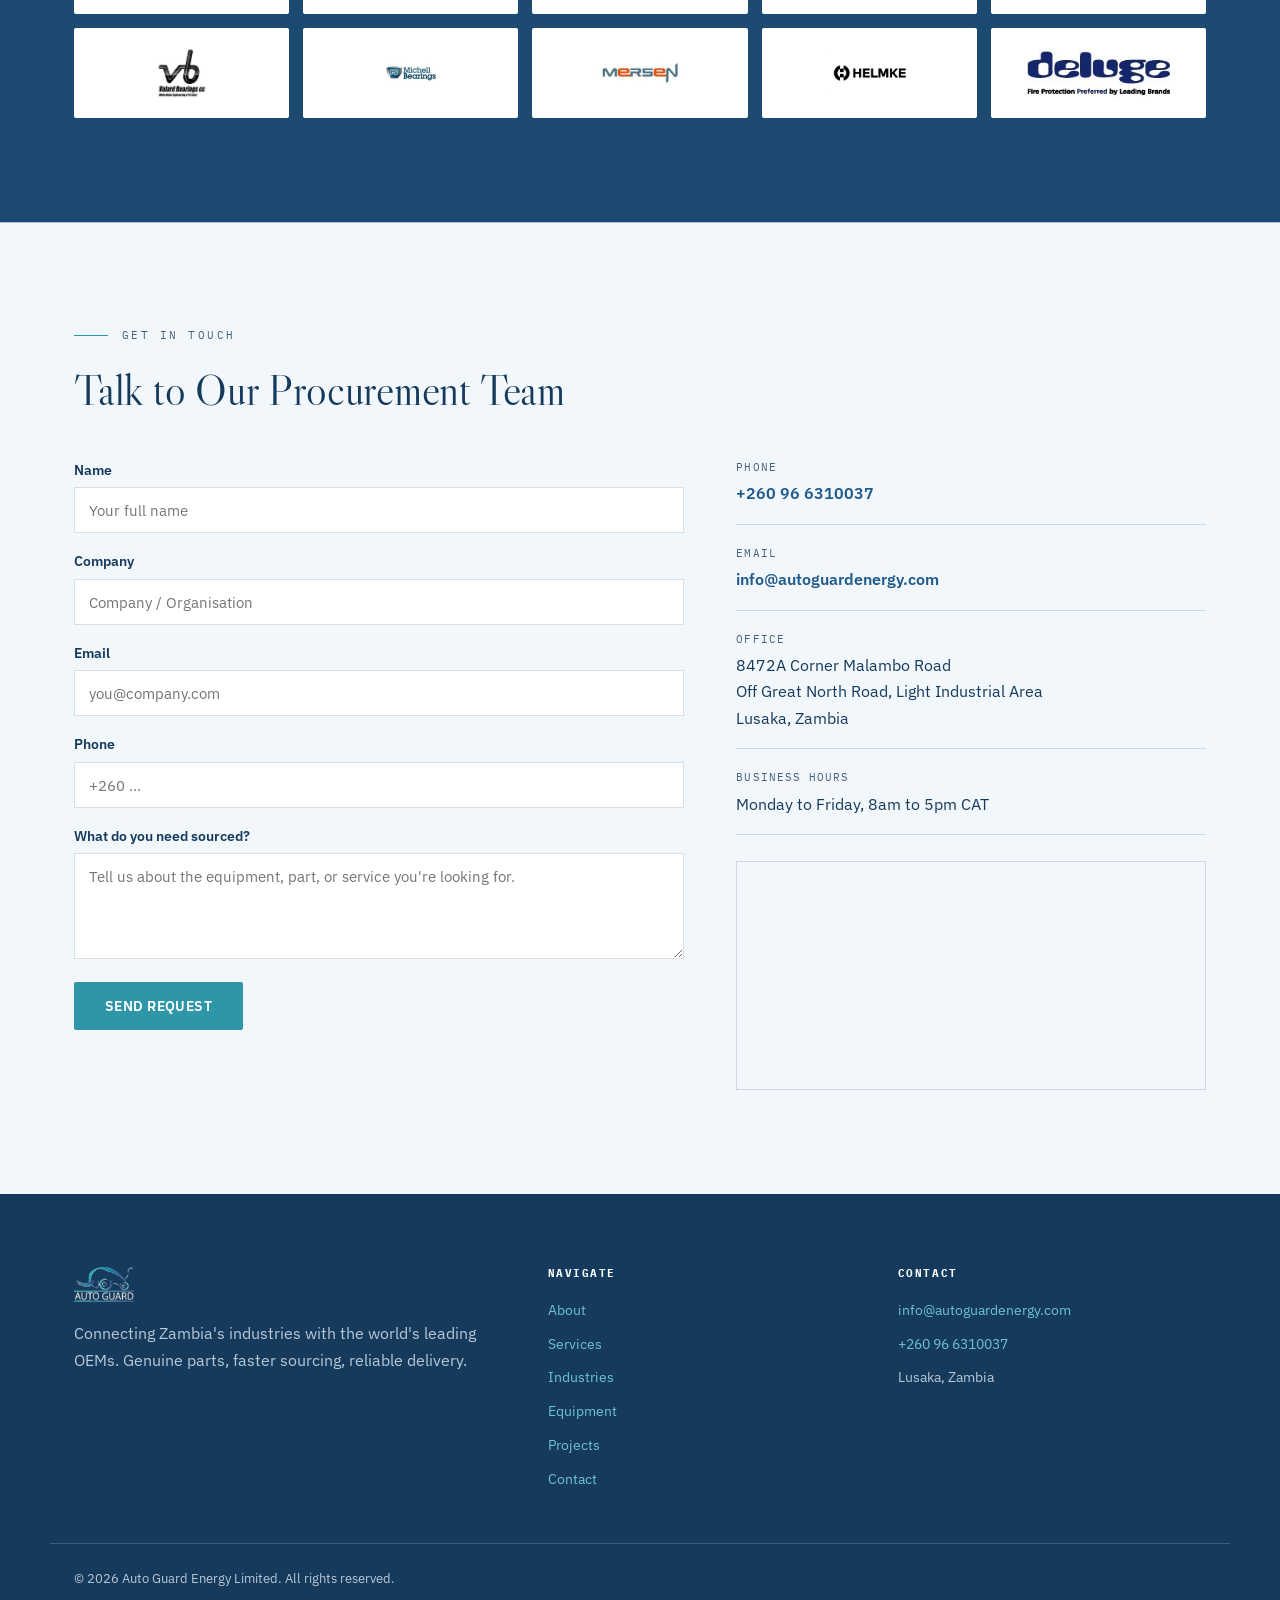
==== commit 9524bf69: "Update autoguard-landing-page-v2-preview.html" ====
--- a/autoguard-landing-page-v2-preview.html
+++ b/autoguard-landing-page-v2-preview.html
@@ -22,14 +22,15 @@
   --ink: #163A5C;
   --ink-2: #1D4A70;
   --ink-3: #24567E;
+  --hero-bg: #2A5C82;
   --slate: #47617A;
   --slate-light: #B7C9D9;
   --cream: #F6FAFD;
   --accent2: #1F5A8C;
   --accent2-light: #4F86B8;
-  --accent: #3D7DB8;
-  --accent-light: #7FB2DD;
-  --accent-dark: #235E90;
+  --accent: #2E96A6;
+  --accent-light: #6DC3D1;
+  --accent-dark: #21707D;
   --line: rgba(22,58,92,0.16);
   --line-strong: rgba(22,58,92,0.28);
   --line-light: rgba(246,250,253,0.18);
@@ -159,7 +160,7 @@
 =================================================================== */
 .hero{
   position: relative;
-  background: var(--ink);
+  background: var(--hero-bg);
   padding: 116px 0 0;
 }
 .hero-grid{ display:none; }
@@ -279,7 +280,7 @@
   border-top:none; border-left:none;
   border-bottom: 1px solid var(--accent-light); border-right: 1px solid var(--accent-light);
 }
-.industry-card:hover{ border-color: var(--line-light-strong); background: rgba(61,125,184,0.08); }
+.industry-card:hover{ border-color: var(--line-light-strong); background: rgba(46,150,166,0.1); }
 .industry-card:hover::before, .industry-card:hover::after{ opacity:1; }
 .industry-icon{ font-size:1.5rem; margin-bottom:14px; display:block; filter: grayscale(1) brightness(1.6); opacity:0.85; }
 .industry-card h4{ font-family: var(--font-display); font-weight:400; font-size:1.1rem; margin:0 0 6px; }
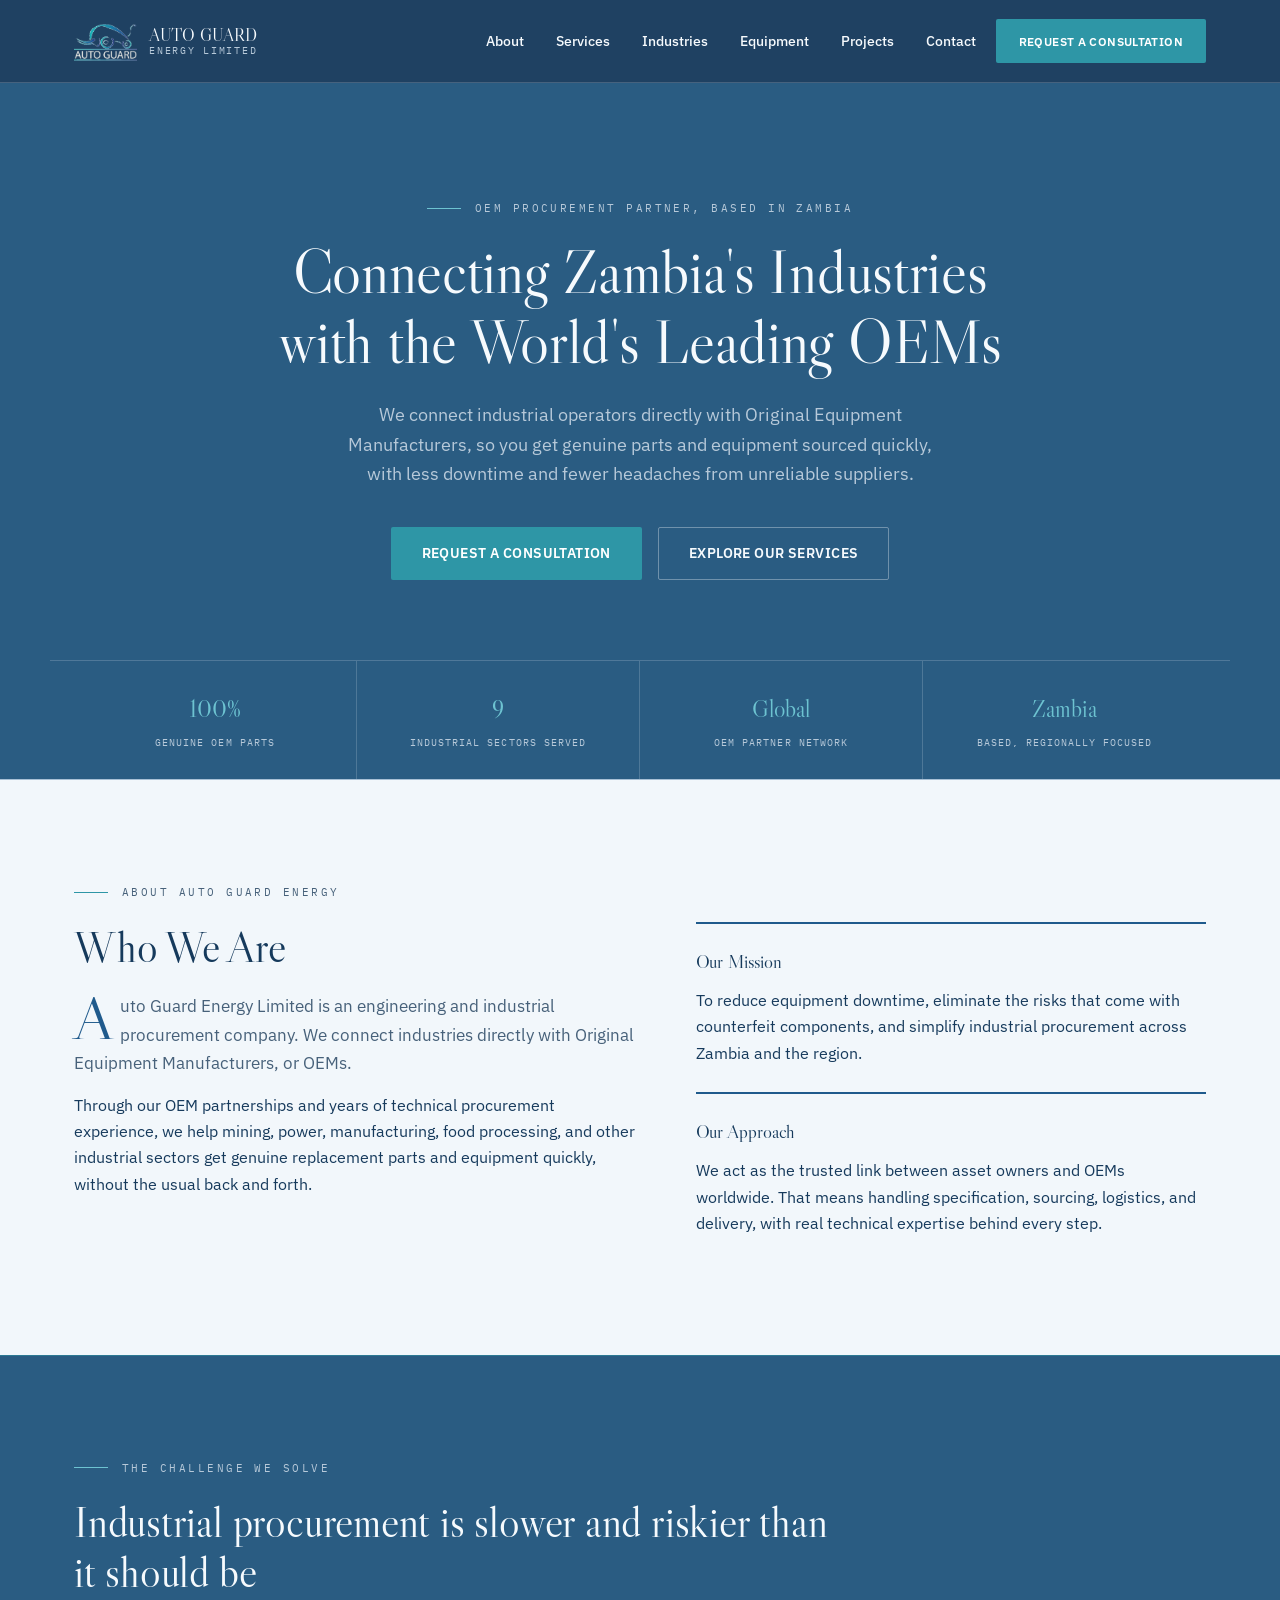
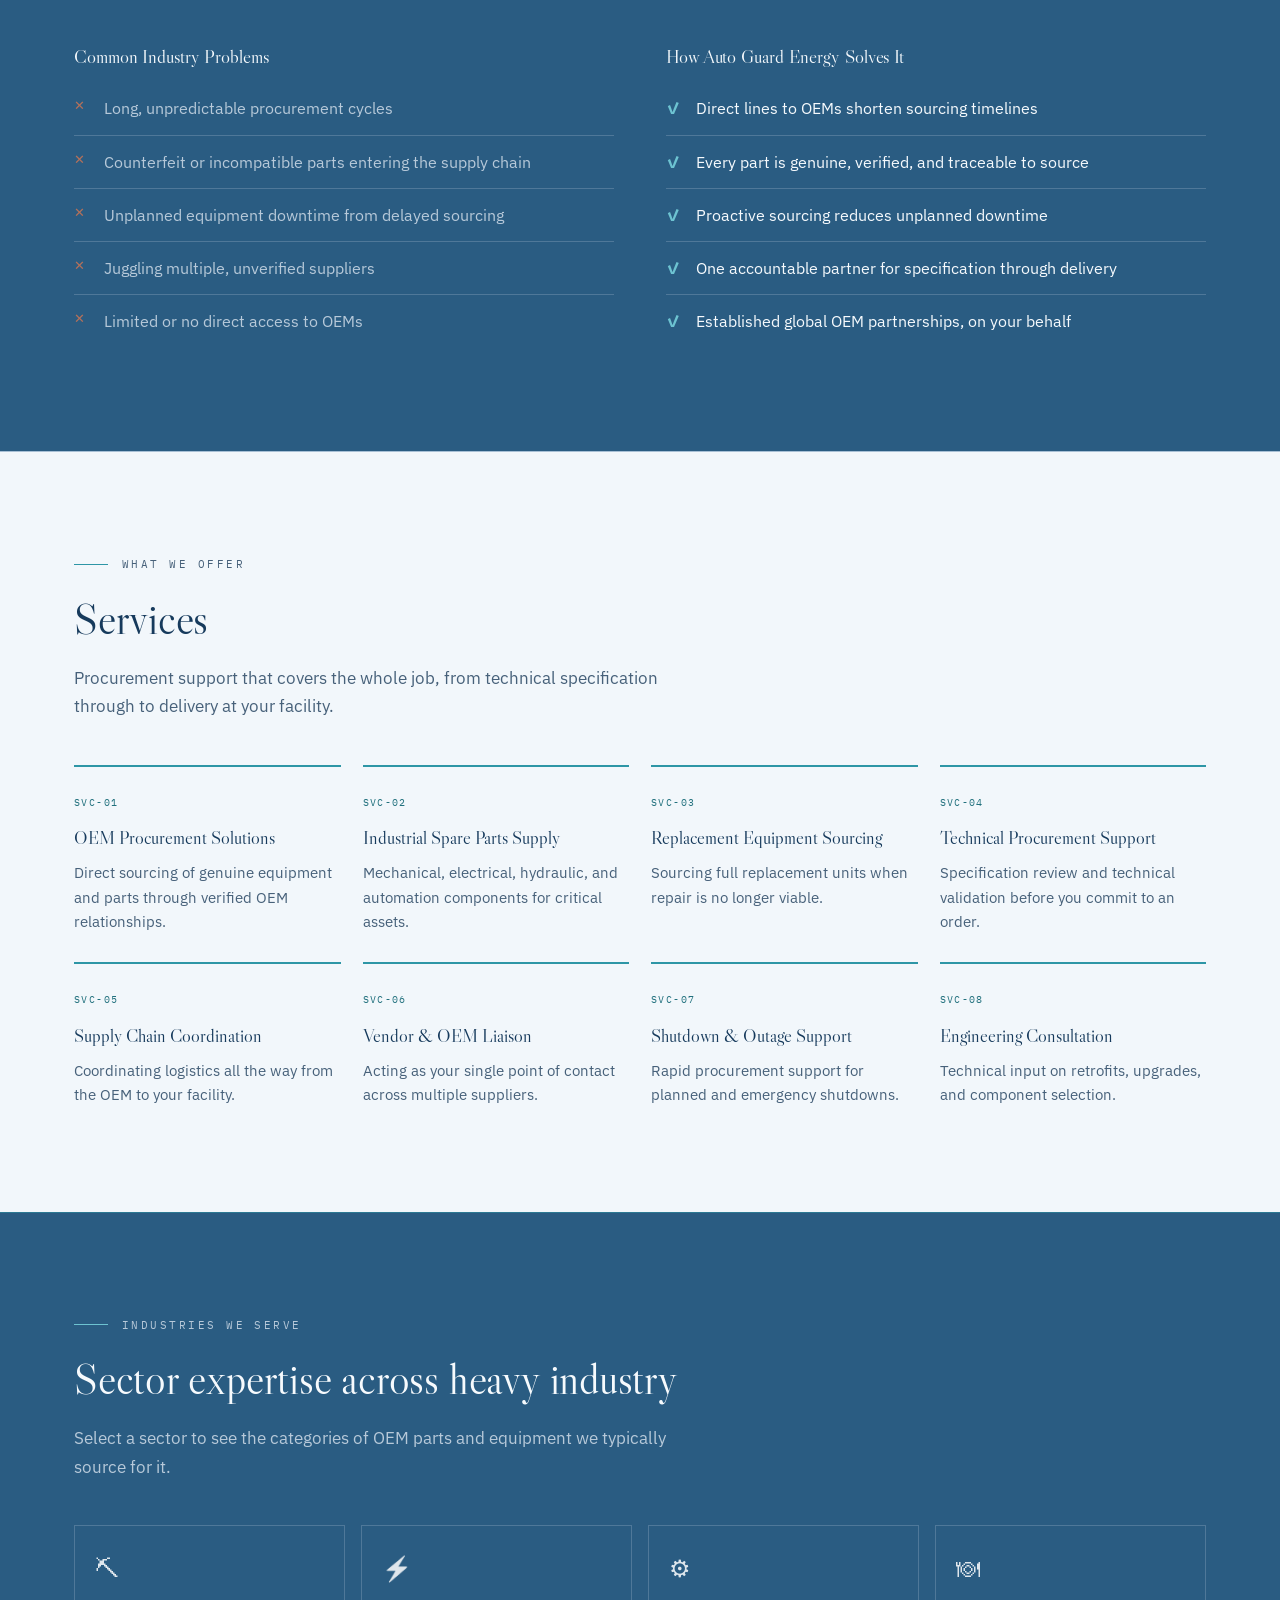
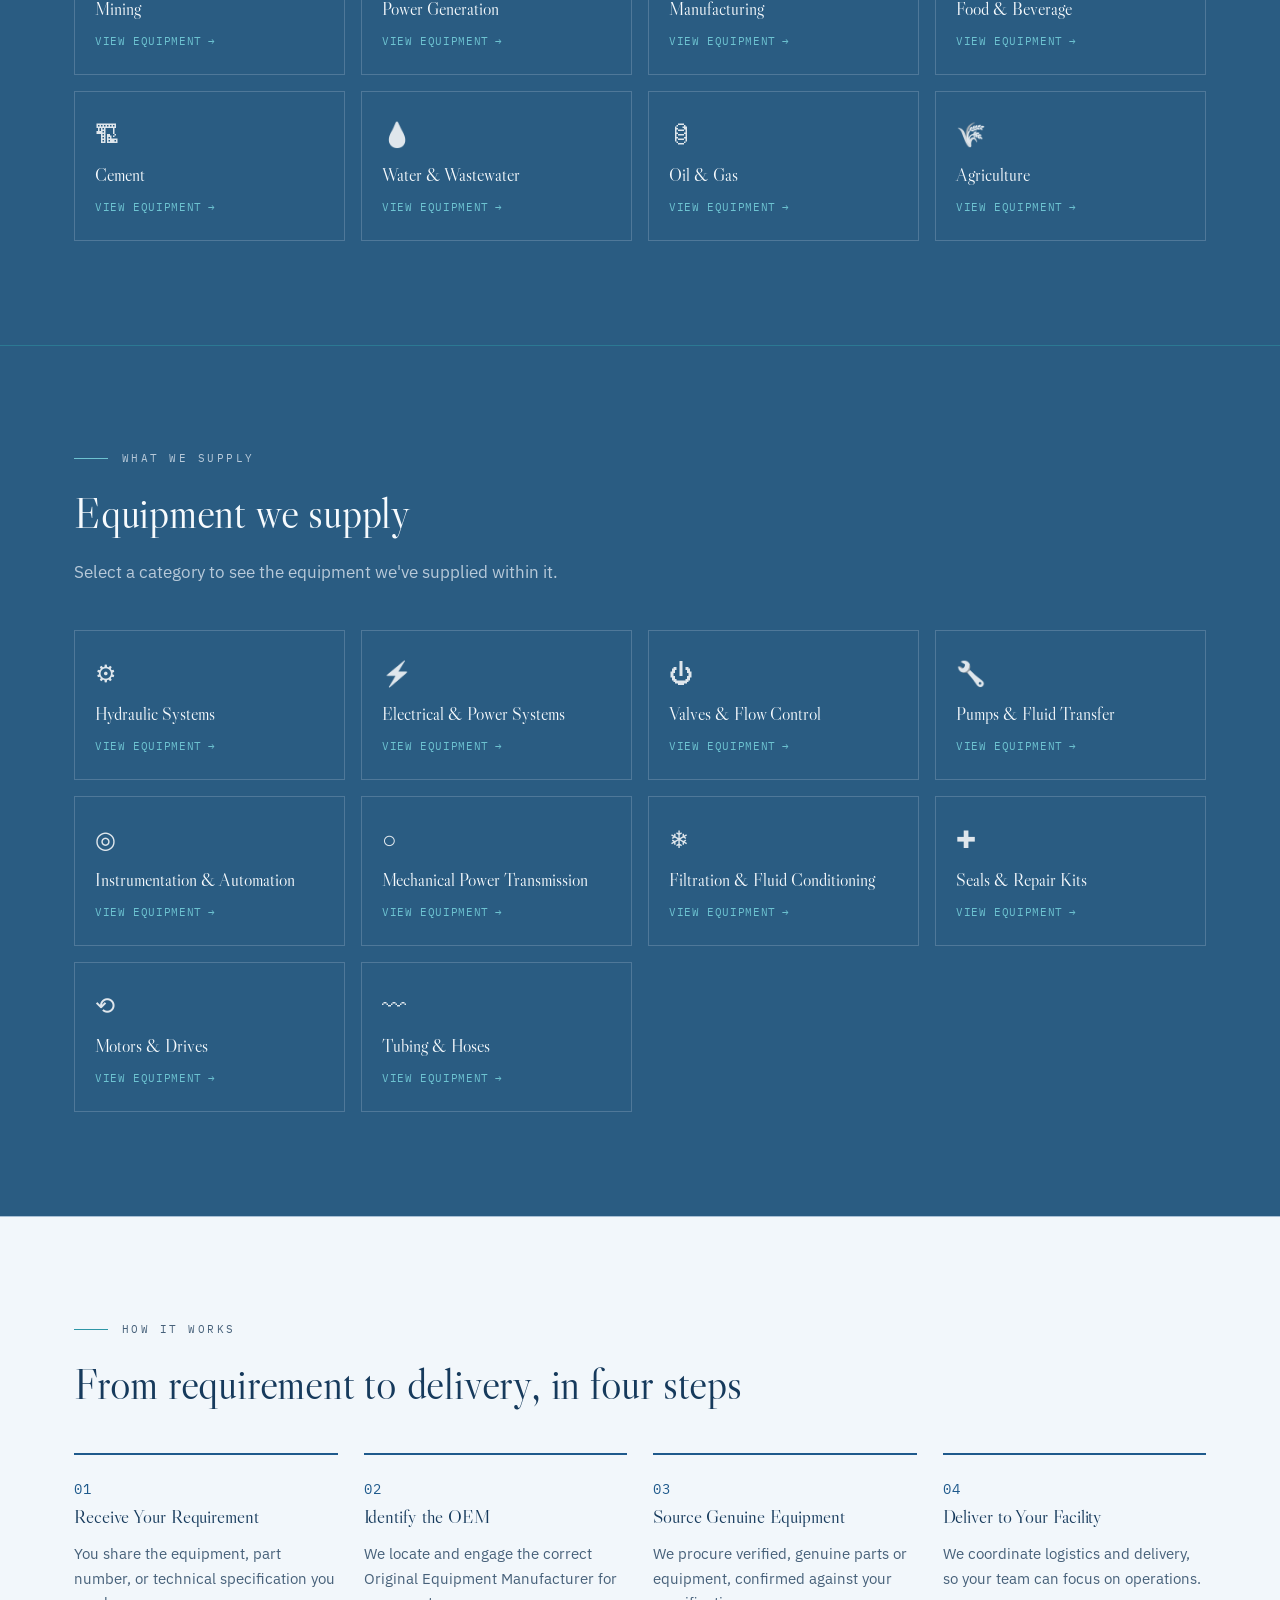
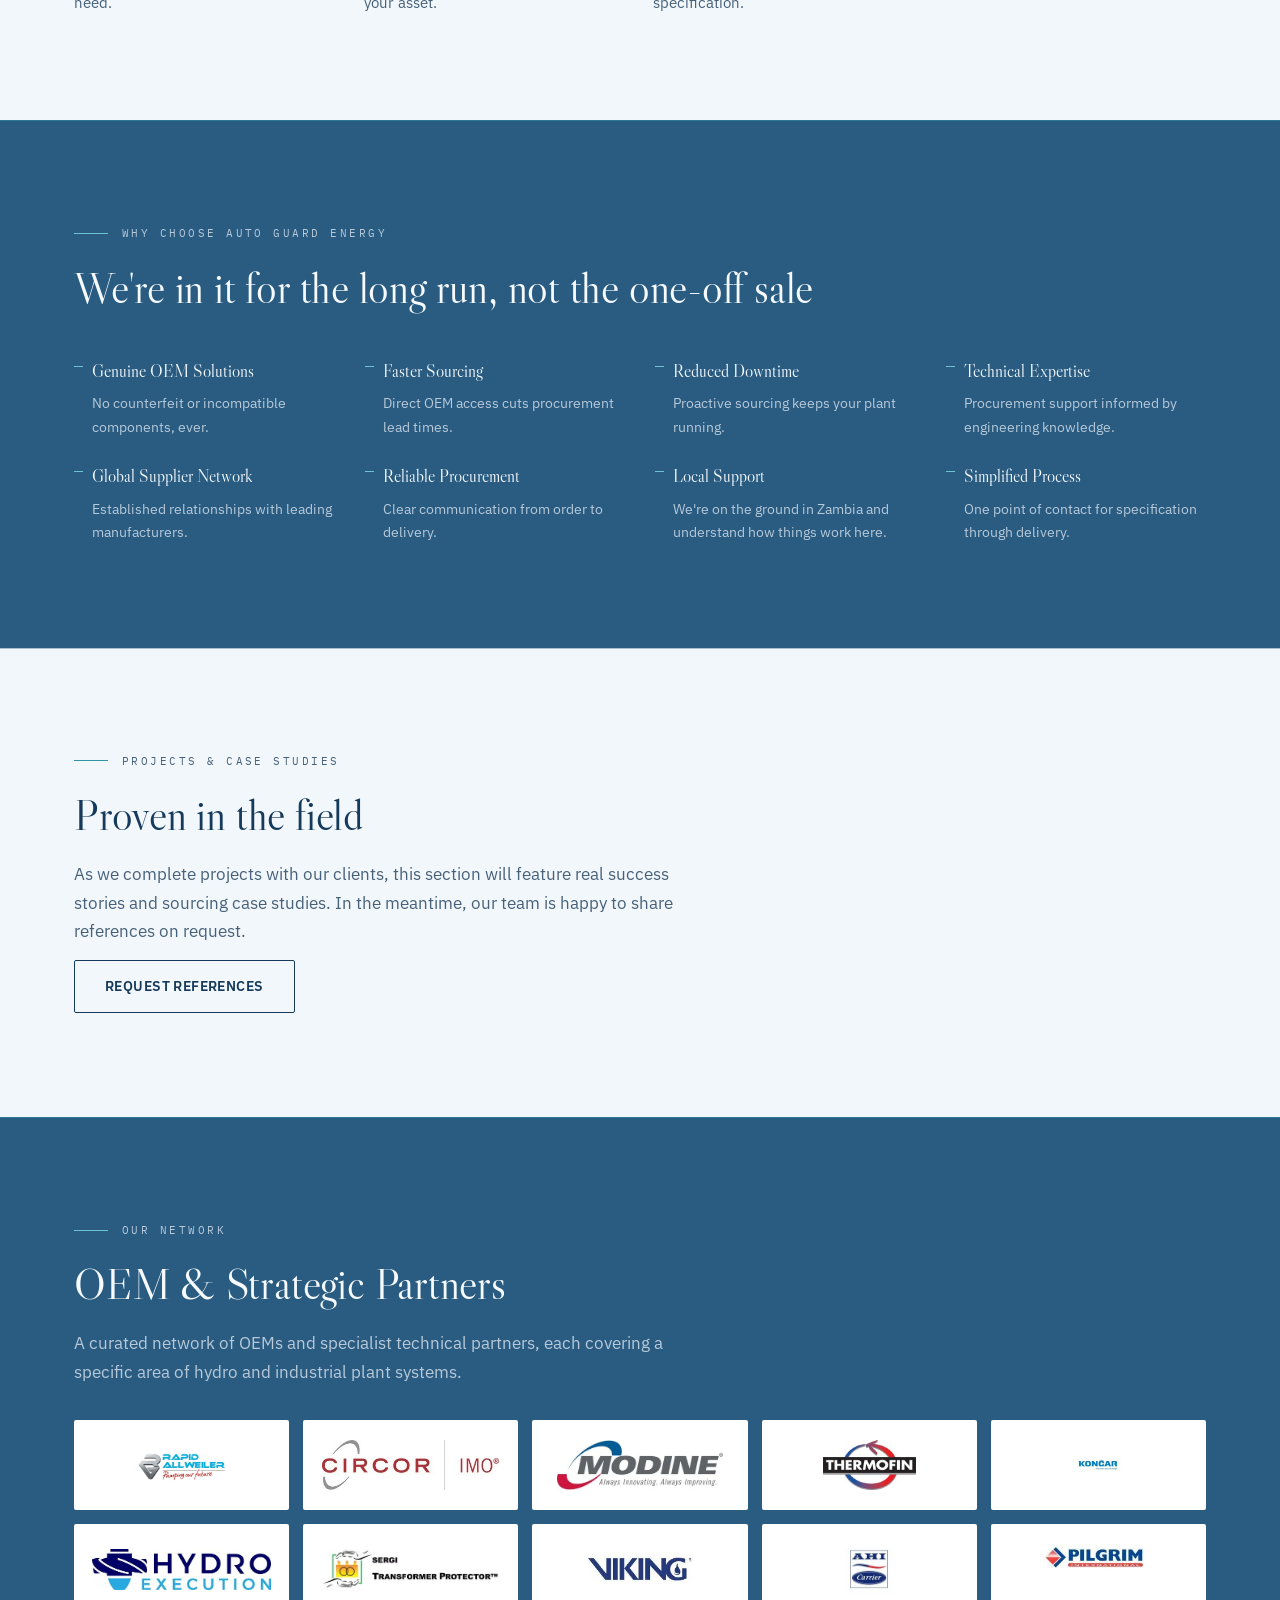
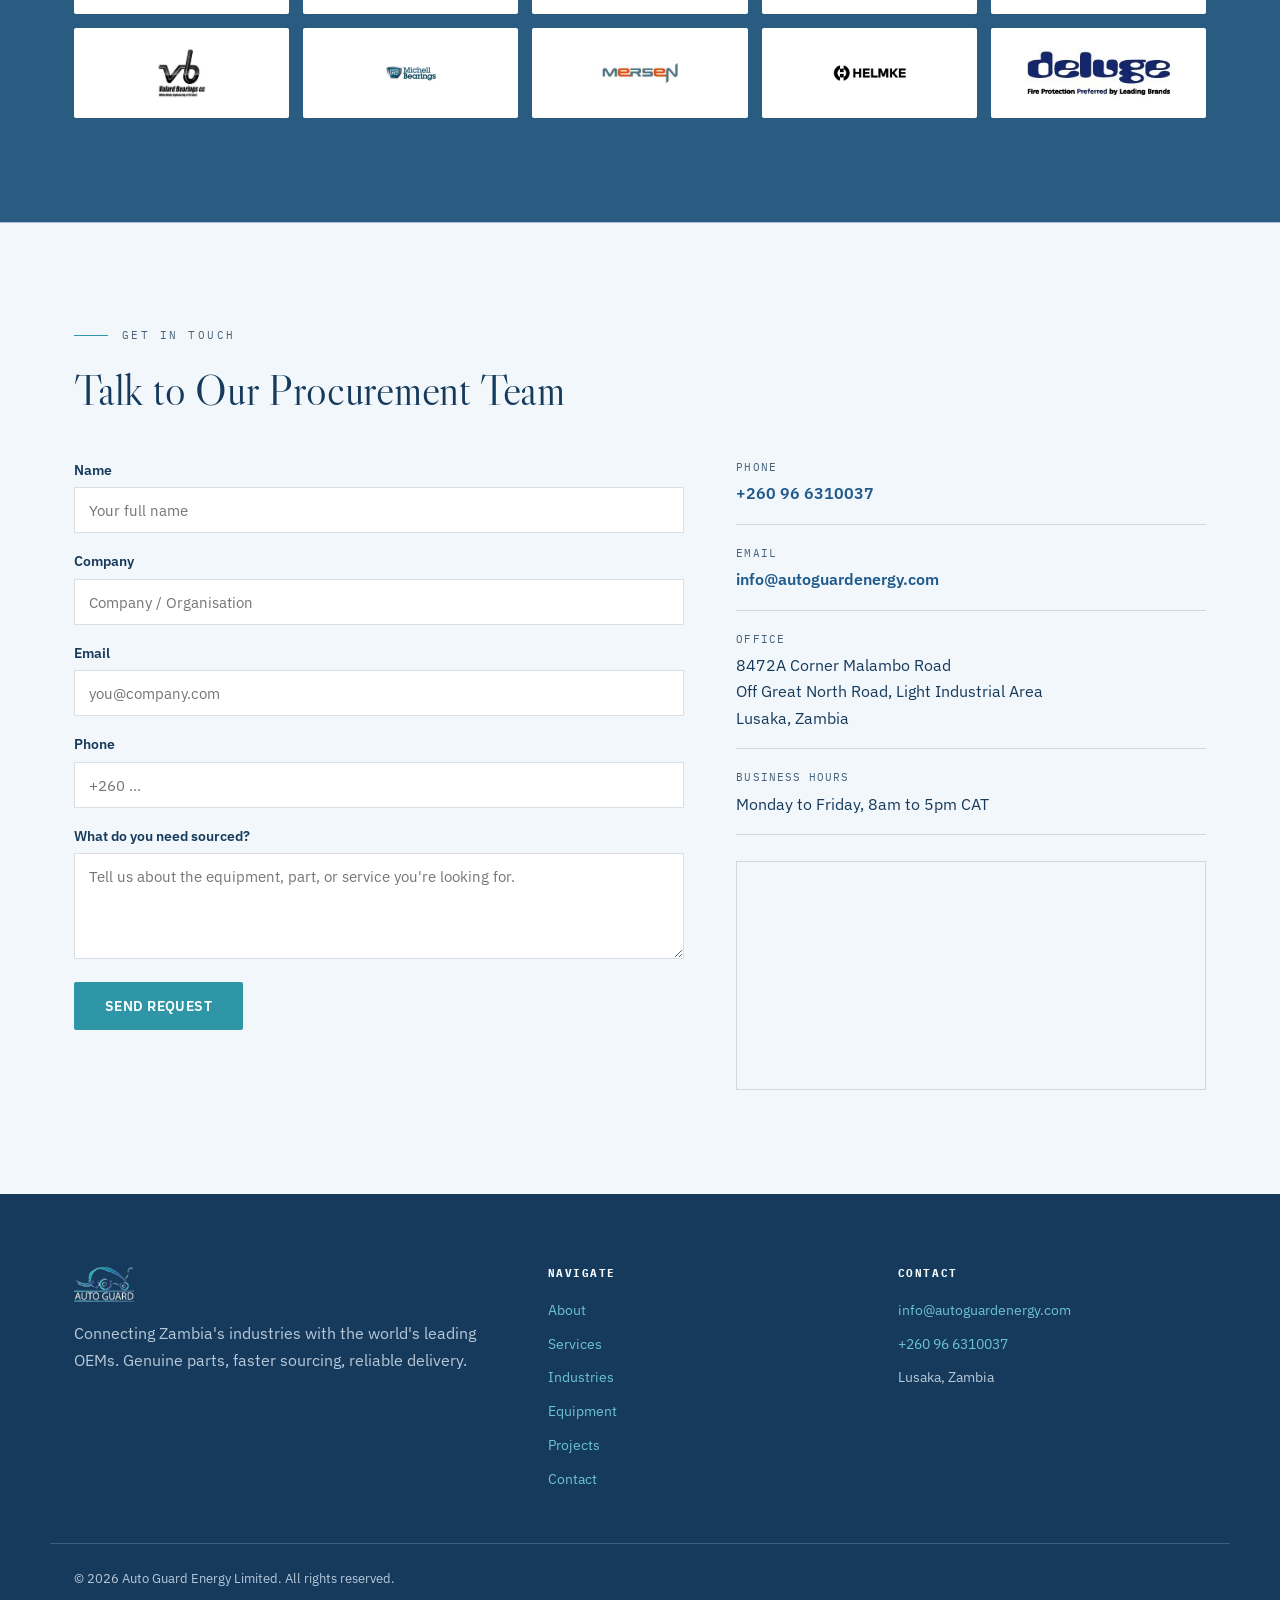
==== commit d5b2a7e6: "Update autoguard-landing-page-v2-preview.html" ====
--- a/autoguard-landing-page-v2-preview.html
+++ b/autoguard-landing-page-v2-preview.html
@@ -1,1005 +1,1005 @@
-<!DOCTYPE html>
-<html lang="en">
-<head>
-<meta charset="UTF-8">
-<meta name="viewport" content="width=device-width, initial-scale=1.0">
-<title>Auto Guard Energy | OEM Procurement &amp; Industrial Engineering Solutions</title>
-<meta name="description" content="Auto Guard Energy Limited connects Zambia's industries with the world's leading OEMs, supplying genuine spare parts, replacement equipment, and technical procurement support to keep plants running.">
-<link rel="preconnect" href="https://fonts.googleapis.com">
-<link rel="preconnect" href="https://fonts.gstatic.com" crossorigin>
-<link href="https://fonts.googleapis.com/css2?family=Libre+Caslon+Display&family=IBM+Plex+Sans:wght@400;500;600;700&family=IBM+Plex+Mono:wght@500;600&display=swap" rel="stylesheet">
-<style>
-/* ===================================================================
-   AUTO GUARD ENERGY — Design tokens v4 (Variation C: Welcoming Blue)
-   Light, calm, trustworthy: pale blue paper, deep sapphire ink,
-   medium sky-blue accent. Same type and layout as Variation B.
-   Display: Libre Caslon Display / Body+Mono: IBM Plex Sans / Plex Mono
-=================================================================== */
-:root{
-  --paper: #F2F7FB;
-  --paper-2: #E4EFF7;
-  --paper-3: #D2E4F0;
-  --ink: #163A5C;
-  --ink-2: #1D4A70;
-  --ink-3: #24567E;
-  --hero-bg: #2A5C82;
-  --slate: #47617A;
-  --slate-light: #B7C9D9;
-  --cream: #F6FAFD;
-  --accent2: #1F5A8C;
-  --accent2-light: #4F86B8;
-  --accent: #2E96A6;
-  --accent-light: #6DC3D1;
-  --accent-dark: #21707D;
-  --line: rgba(22,58,92,0.16);
-  --line-strong: rgba(22,58,92,0.28);
-  --line-light: rgba(246,250,253,0.18);
-  --line-light-strong: rgba(246,250,253,0.34);
-
-  --font-display: "Libre Caslon Display", serif;
-  --font-body: "IBM Plex Sans", sans-serif;
-  --font-mono: "IBM Plex Mono", monospace;
-
-  --radius: 2px;
-  --wrap: 1180px;
-}
-
-*{ box-sizing: border-box; }
-html{ scroll-behavior: smooth; }
-body{
-  margin:0;
-  font-family: var(--font-body);
-  color: var(--ink);
-  background: var(--paper);
-  line-height: 1.65;
-  -webkit-font-smoothing: antialiased;
-}
-img{ max-width:100%; display:block; }
-a{ color: inherit; text-decoration: none; }
-ul{ margin:0; padding:0; list-style:none; }
-.wrap{ max-width: var(--wrap); margin: 0 auto; padding: 0 24px; }
-
-@media (prefers-reduced-motion: reduce){
-  *{ animation-duration: 0.001ms !important; transition-duration: 0.001ms !important; scroll-behavior:auto !important; }
-}
-
-/* ---------- Typography ---------- */
-.h2, .h3, .h4{ font-family: var(--font-display); font-weight:400; letter-spacing: -0.005em; margin: 0 0 20px; }
-.h2{ font-size: clamp(2rem, 3.4vw, 2.7rem); max-width: 760px; line-height:1.16; }
-.h3{ font-size: clamp(1.5rem, 2.6vw, 1.9rem); }
-.h4{ font-size: 1.18rem; margin-bottom: 10px; font-weight:400; }
-.h2-light, .h4-light{ color: var(--cream); }
-.lead{ font-size: 1.08rem; color: var(--slate); max-width: 640px; }
-.lead-narrow{ max-width: 620px; }
-.lead-light{ color: var(--slate-light); }
-p{ margin: 0 0 14px; }
-
-/* Editorial drop cap for the About lede */
-.drop-cap::first-letter{
-  font-family: var(--font-display);
-  font-weight: 400;
-  font-size: 3.5em;
-  float: left;
-  line-height: 0.8;
-  padding: 0.04em 0.1em 0 0;
-  color: var(--accent2);
-}
-
-/* ---------- Ledger-line signature element ---------- */
-.plate{
-  display: flex;
-  align-items: center;
-  gap: 14px;
-  font-family: var(--font-mono);
-  font-size: 0.7rem;
-  letter-spacing: 0.22em;
-  text-transform: uppercase;
-  color: var(--slate);
-  margin-bottom: 20px;
-  max-width: fit-content;
-}
-.plate::before{
-  content:"";
-  width: 34px; height:1px;
-  background: var(--accent);
-  flex: none;
-}
-.plate-light{ color: var(--slate-light); }
-.plate-light::before{ background: var(--accent-light); }
-.rivet{ display:none; }
-
-/* ---------- Buttons ---------- */
-.btn{
-  display:inline-flex; align-items:center; justify-content:center;
-  padding: 14px 30px;
-  font-family: var(--font-body);
-  font-weight: 600;
-  font-size: 0.88rem;
-  letter-spacing: 0.03em;
-  text-transform: uppercase;
-  border-radius: var(--radius);
-  border: 1px solid transparent;
-  cursor: pointer;
-  transition: transform .15s ease, background .15s ease, border-color .15s ease, color .15s ease;
-  white-space: nowrap;
-}
-.btn:hover{ transform: translateY(-1px); }
-.btn-amber{ background: var(--accent); color: #FFFFFF; }
-.btn-amber:hover{ background: var(--accent-light); }
-.btn-ghost{ background: transparent; border-color: var(--line-light-strong); color: var(--cream); }
-.btn-ghost:hover{ background: rgba(246,250,253,0.08); }
-.btn-outline{ background: transparent; border-color: var(--ink); color: var(--ink); }
-.btn-outline:hover{ background: var(--ink); color: var(--cream); }
-
-/* ===================================================================
-   HEADER / NAV — dark, authoritative, always-on ink bar
-=================================================================== */
-.site-header{
-  position: sticky; top:0; z-index: 500;
-  background: rgba(22,58,92,0.96);
-  backdrop-filter: blur(8px);
-  border-bottom: 1px solid var(--line-light);
-}
-.nav-row{ display:flex; align-items:center; justify-content:space-between; height: 82px; gap: 20px; }
-.brand{ display:flex; align-items:center; gap: 12px; flex: none; }
-.brand-mark{ height: 40px; width:auto; }
-.brand-text{ display:flex; flex-direction:column; line-height:1.15; }
-.brand-name{ font-family: var(--font-display); font-weight:400; color: var(--cream); font-size:1.08rem; letter-spacing:0.02em; }
-.brand-sub{ font-family: var(--font-mono); font-size:0.6rem; letter-spacing:0.18em; color: var(--slate-light); }
-
-.main-nav{ display:flex; gap: 32px; margin-left: auto; }
-.main-nav a{ color: var(--cream); font-size:0.9rem; font-weight:500; position:relative; padding: 6px 0; }
-.main-nav a:hover{ color: var(--accent-light); }
-
-.nav-cta{ padding: 11px 22px; font-size: 0.78rem; }
-.nav-toggle{ display:none; flex-direction:column; gap:5px; background:none; border:none; cursor:pointer; padding:6px; }
-.nav-toggle span{ width:22px; height:2px; background: var(--cream); display:block; }
-
-/* ===================================================================
-   HERO — dark, bold, editorial. No texture, no boxes.
-=================================================================== */
-.hero{
-  position: relative;
-  background: var(--hero-bg);
-  padding: 116px 0 0;
-}
-.hero-grid{ display:none; }
-.hero-inner{ position:relative; text-align:center; padding-bottom: 80px; max-width: 880px; margin: 0 auto; }
-.hero-inner .plate{ margin-left:auto; margin-right:auto; }
-.hero-title{
-  font-family: var(--font-display);
-  font-weight: 400;
-  color: var(--cream);
-  font-size: clamp(2.3rem, 5.2vw, 3.8rem);
-  line-height: 1.14;
-  letter-spacing: -0.005em;
-  margin: 0 auto 24px;
-  max-width: 860px;
-}
-.hero-sub{
-  color: var(--slate-light);
-  font-size: 1.12rem;
-  max-width: 620px;
-  margin: 0 auto 38px;
-}
-.hero-actions{ display:flex; gap:16px; justify-content:center; flex-wrap:wrap; }
-
-.spec-strip{
-  position:relative;
-  display:grid;
-  grid-template-columns: repeat(4, 1fr);
-  border-top: 1px solid var(--line-light);
-  background: var(--ink-2);
-}
-.spec-item{
-  padding: 28px 20px;
-  text-align:center;
-  border-right: 1px solid var(--line-light);
-  display:flex; flex-direction:column; gap:6px;
-}
-.spec-item:last-child{ border-right:none; }
-.spec-num{ font-family: var(--font-display); font-weight:400; color: var(--accent-light); font-size:1.5rem; }
-.spec-label{ font-family: var(--font-mono); font-size:0.64rem; letter-spacing:0.1em; color: var(--slate-light); text-transform:uppercase; }
-
-/* ===================================================================
-   SECTIONS
-=================================================================== */
-.section{ padding: 104px 0; position:relative; }
-.section-light{ background: var(--paper); }
-.section-ink{ background: var(--ink); }
-.section-steel{ background: var(--ink-2); }
-/* Ledger rule across the top of every section — the recurring signature line */
-.section::before{
-  content:"";
-  position:absolute; top:0; left:0; right:0; height:1px;
-  background: var(--accent);
-  opacity:0.5;
-}
-.section-light::before{ background: var(--accent2); opacity:0.35; }
-
-.split-grid{ display:grid; grid-template-columns: 1.1fr 1fr; gap: 60px; align-items:start; }
-.card{ padding: 0; margin-bottom: 26px; }
-.card-outline{
-  border: none; border-top: 2px solid var(--accent2);
-  border-radius: 0; background: transparent; padding: 22px 0 0;
-}
-.card-outline:last-child{ margin-bottom:0; }
-.card-outline h4{ font-family: var(--font-display); font-weight:400; }
-
-/* Challenge lists */
-.challenge-grid{ display:grid; grid-template-columns: 1fr 1fr; gap: 52px; margin-top: 44px; }
-.check-list li{
-  position:relative; padding: 13px 0 13px 30px; color: var(--slate-light);
-  border-bottom: 1px solid var(--line-light);
-  font-size: 0.99rem;
-}
-.check-list li:last-child{ border-bottom:none; }
-.problem-list li::before{
-  content:"\2715"; position:absolute; left:0; top:13px; color:#B5715A; font-size:0.8rem;
-}
-.solution-list li{ color: var(--cream); }
-.solution-list li::before{
-  content:"\2713"; position:absolute; left:0; top:13px; color: var(--accent-light); font-weight:700;
-}
-
-/* ---------- Services cards — top-hairline only, no boxes ---------- */
-.cards-grid{
-  display:grid; grid-template-columns: repeat(4, 1fr); gap: 28px 22px; margin-top: 44px;
-}
-.service-card{
-  background: transparent; border: none; border-top: 2px solid var(--accent);
-  border-radius: 0; padding: 20px 0 0; position:relative;
-}
-.service-tag{ font-family: var(--font-mono); font-size:0.62rem; letter-spacing:0.14em; color: var(--accent-dark); text-transform:uppercase; }
-.service-card h4{ font-family: var(--font-display); font-weight:400; font-size:1.15rem; margin: 10px 0 8px; }
-.service-card p{ font-size:0.92rem; color: var(--slate); margin:0; }
-
-/* ---------- Industries — registration-mark corner motif ---------- */
-.industry-grid{
-  display:grid; grid-template-columns: repeat(4, 1fr); gap: 16px; margin-top: 44px;
-}
-.industry-card{
-  background: transparent;
-  border: 1px solid var(--line-light);
-  border-radius: 0;
-  padding: 26px 20px;
-  cursor:pointer;
-  text-align:left;
-  color: var(--cream);
-  font-family: var(--font-body);
-  position: relative;
-  transition: border-color .15s ease, background .15s ease, transform .15s ease;
-}
-.industry-card::before, .industry-card::after{
-  content:""; position:absolute; width:10px; height:10px;
-  border-top: 1px solid var(--accent-light); border-left: 1px solid var(--accent-light);
-  top:-1px; left:-1px; opacity:0; transition: opacity .15s ease;
-}
-.industry-card::after{
-  top:auto; left:auto; bottom:-1px; right:-1px;
-  border-top:none; border-left:none;
-  border-bottom: 1px solid var(--accent-light); border-right: 1px solid var(--accent-light);
-}
-.industry-card:hover{ border-color: var(--line-light-strong); background: rgba(46,150,166,0.1); }
-.industry-card:hover::before, .industry-card:hover::after{ opacity:1; }
-.industry-icon{ font-size:1.5rem; margin-bottom:14px; display:block; filter: grayscale(1) brightness(1.6); opacity:0.85; }
-.industry-card h4{ font-family: var(--font-display); font-weight:400; font-size:1.1rem; margin:0 0 6px; }
-.industry-card span.hint{ font-family: var(--font-mono); font-size:0.62rem; letter-spacing:0.1em; color: var(--slate-light); text-transform:uppercase; }
-.tap-hint{
-  display:flex; align-items:center; gap:6px; margin-top:14px;
-  font-family: var(--font-mono); font-size:0.66rem; letter-spacing:0.06em; text-transform:uppercase;
-  color: var(--accent-light);
-}
-.tap-hint .arrow{ display:inline-block; transition: transform .15s ease; }
-.industry-card:hover .tap-hint .arrow{ transform: translateX(4px); }
-
-/* Industry detail overlay panel */
-.panel-backdrop{
-  position:fixed; inset:0; background: rgba(6,14,20,0.6);
-  opacity:0; pointer-events:none; transition: opacity .2s ease; z-index: 900;
-}
-.panel-backdrop.open{ opacity:1; pointer-events:auto; }
-
-.industry-panel{
-  position:fixed; top:0; right:0; height:100%; width: min(480px, 92vw);
-  background: var(--ink-2); color: var(--cream);
-  z-index: 950;
-  transform: translateX(100%);
-  transition: transform .28s ease;
-  overflow-y:auto;
-  border-left: 1px solid var(--line-light);
-}
-.industry-panel.open{ transform: translateX(0); }
-.industry-panel-inner{ padding: 38px 34px 54px; }
-.panel-close{
-  position:absolute; top:24px; right:26px; background:none; border:none; color: var(--cream);
-  font-size:1.6rem; cursor:pointer; line-height:1;
-}
-.industry-panel .h3{ font-family: var(--font-display); font-weight:400; }
-.industry-panel .lead{ color: var(--slate-light); }
-.parts-grid{ display:grid; grid-template-columns: repeat(2, 1fr); gap:12px; margin: 26px 0 20px; }
-.part-tile{
-  border:1px dashed var(--line-light-strong); border-radius: 0; padding: 18px 12px;
-  text-align:center; font-family: var(--font-mono); font-size:0.7rem; letter-spacing:0.04em;
-  color: var(--slate-light); background: rgba(255,255,255,0.02);
-}
-.part-tile .tile-icon{ font-size:1.3rem; display:block; margin-bottom:8px; }
-.part-tile-photo{
-  border: 1px solid var(--line-light); padding: 0; overflow: hidden;
-  background: rgba(255,255,255,0.03); text-align: left;
-}
-.part-tile-photo img{
-  width: 100%; aspect-ratio: 4 / 3; object-fit: cover; display: block;
-  background: #0e2338;
-}
-.part-tile-photo span{
-  display: block; padding: 10px 12px; font-size: 0.68rem; letter-spacing: 0.02em;
-  line-height: 1.35; color: var(--cream); font-family: var(--font-body); font-weight: 600;
-  background: var(--ink); border-top: 1px solid var(--line-light);
-}
-.panel-note{ font-size:0.83rem; color: var(--slate-light); border-top:1px solid var(--line-light); padding-top:18px; }
-
-/* ---------- Process (How it works) ---------- */
-.process-grid{ display:grid; grid-template-columns: repeat(4, 1fr); gap: 26px; margin-top: 44px; }
-.process-step{ border-top: 2px solid var(--accent2); padding-top: 20px; }
-.process-num{ font-family: var(--font-mono); font-size:0.85rem; color: var(--accent2); letter-spacing:0.1em; }
-.process-step h4{ font-family: var(--font-display); font-weight:400; }
-.process-step p{ color: var(--slate); font-size:0.93rem; margin:0; }
-
-/* ---------- Why choose us ---------- */
-.why-grid{ display:grid; grid-template-columns: repeat(4, 1fr); gap: 24px 30px; margin-top: 44px; }
-.why-item h4{ font-family: var(--font-display); font-weight:400; color: var(--cream); font-size:1.08rem; margin:0 0 6px; position:relative; padding-left:18px; }
-.why-item h4::before{ content:""; position:absolute; left:0; top:9px; width:9px; height:1px; background: var(--accent-light); }
-.why-item p{ color: var(--slate-light); font-size:0.89rem; margin:0; padding-left:18px; }
-
-/* ---------- Partners ---------- */
-.partner-row{ display:grid; grid-template-columns: repeat(5, 1fr); gap:14px; margin-top:34px; }
-.partner-logo{
-  background: #FFFFFF; border-radius: 2px; padding: 20px 18px;
-  display:flex; align-items:center; justify-content:center;
-  height: 90px;
-}
-.partner-logo img{ max-width:100%; max-height:100%; width:auto; height:auto; object-fit:contain; }
-
-/* ---------- Contact ---------- */
-.contact-grid{ display:grid; grid-template-columns: 1.3fr 1fr; gap: 52px; margin-top: 44px; align-items:start; }
-.contact-form{ display:flex; flex-direction:column; gap: 17px; }
-.contact-form label{ display:flex; flex-direction:column; gap:6px; font-size:0.85rem; font-weight:600; color: var(--ink); }
-.contact-form input, .contact-form textarea{
-  font-family: var(--font-body); font-size:0.96rem; padding: 12px 14px;
-  border: 1px solid var(--line); border-radius: 0; background:#fff; color: var(--ink);
-  font-weight: 400; resize: vertical;
-}
-.contact-form input:focus, .contact-form textarea:focus{ outline: 2px solid var(--accent2); outline-offset:1px; }
-.contact-form button{ margin-top: 6px; align-self:flex-start; }
-.form-note{ font-size:0.85rem; color: var(--accent2); min-height: 1.2em; margin:6px 0 0; }
-
-.contact-info{ display:flex; flex-direction:column; gap:20px; }
-.info-block{ display:flex; flex-direction:column; gap:4px; border-bottom:1px solid var(--line); padding-bottom:17px; }
-.info-label{ font-family: var(--font-mono); font-size:0.66rem; letter-spacing:0.1em; text-transform:uppercase; color: var(--slate); }
-.info-block a{ font-weight:600; color: var(--accent2); }
-.info-block a:hover{ color: var(--accent); text-decoration: underline; }
-.map-embed{ border-radius: 0; overflow:hidden; border:1px solid var(--line); margin-top:6px; filter: grayscale(0.5) contrast(1.05); }
-
-/* ---------- Footer ---------- */
-.site-footer{ background: var(--ink); color: var(--slate-light); padding-top: 70px; }
-.footer-grid{ display:grid; grid-template-columns: 1.4fr 1fr 1fr; gap: 42px; padding-bottom: 42px; border-bottom: 1px solid var(--line-light); }
-.footer-logo{ height:38px; margin-bottom:18px; }
-.footer-grid h5{ font-family: var(--font-mono); font-size:0.7rem; letter-spacing:0.14em; text-transform:uppercase; color: var(--cream); margin: 0 0 15px; }
-.footer-grid a, .footer-grid span{ display:block; margin-bottom:10px; font-size:0.9rem; }
-.footer-grid a{ color: var(--accent-light); }
-.footer-grid a:hover{ color: #fff; text-decoration: underline; }
-.footer-bottom{ padding: 24px; font-size:0.8rem; }
-
-/* ===================================================================
-   RESPONSIVE
-=================================================================== */
-@media (max-width: 980px){
-  .cards-grid, .industry-grid{ grid-template-columns: repeat(2, 1fr); }
-  .partner-row{ grid-template-columns: repeat(3, 1fr); }
-  .process-grid, .why-grid{ grid-template-columns: repeat(2, 1fr); }
-  .split-grid, .challenge-grid, .contact-grid{ grid-template-columns: 1fr; }
-  .footer-grid{ grid-template-columns: 1fr; }
-  .spec-strip{ grid-template-columns: repeat(2, 1fr); }
-  .spec-item:nth-child(2){ border-right:none; }
-}
-@media (max-width: 720px){
-  .main-nav{
-    display:none; position:absolute; top:82px; left:0; right:0;
-    background: var(--ink); flex-direction:column; gap:0;
-    border-top:1px solid var(--line-light); border-bottom:1px solid var(--line-light);
-  }
-  .main-nav.nav-open{ display:flex; }
-  .main-nav a{ padding: 16px 24px; border-bottom:1px solid var(--line-light); }
-  .nav-cta{ display:none; }
-  .nav-toggle{ display:flex; }
-  .cards-grid, .industry-grid, .process-grid, .why-grid{ grid-template-columns: 1fr; }
-  .partner-row{ grid-template-columns: repeat(2, 1fr); }
-  .hero{ padding-top: 100px; }
-  .section{ padding: 72px 0; }
-}
-
-</style>
-</head>
-<body>
-
-<!-- ============ NAV ============ -->
-<header class="site-header" id="top">
-  <div class="wrap nav-row">
-    <a href="#top" class="brand">
-      <img src="[data-uri]" alt="Auto Guard Energy" class="brand-mark">
-      <span class="brand-text">
-        <span class="brand-name">AUTO GUARD</span>
-        <span class="brand-sub">ENERGY LIMITED</span>
-      </span>
-    </a>
-
-    <nav class="main-nav" id="main-nav">
-      <a href="#about">About</a>
-      <a href="#services">Services</a>
-      <a href="#industries">Industries</a>
-      <a href="#equipment">Equipment</a>
-      <a href="#projects">Projects</a>
-      <a href="#contact">Contact</a>
-    </nav>
-
-    <a href="#contact" class="btn btn-amber nav-cta">Request a Consultation</a>
-    <button class="nav-toggle" id="navToggle" aria-label="Toggle menu" aria-expanded="false">
-      <span></span><span></span><span></span>
-    </button>
-  </div>
-</header>
-
-<!-- ============ HERO ============ -->
-<section class="hero" id="home">
-  <div class="wrap hero-inner">
-    <p class="plate plate-light"><span class="rivet"></span>OEM procurement partner, based in Zambia<span class="rivet"></span></p>
-    <h1 class="hero-title">Connecting Zambia's Industries<br>with the World's Leading OEMs</h1>
-    <p class="hero-sub">We connect industrial operators directly with Original Equipment Manufacturers, so you get genuine parts and equipment sourced quickly, with less downtime and fewer headaches from unreliable suppliers.</p>
-    <div class="hero-actions">
-      <a href="#contact" class="btn btn-amber">Request a Consultation</a>
-      <a href="#services" class="btn btn-ghost">Explore Our Services</a>
-    </div>
-  </div>
-
-  <div class="spec-strip wrap">
-    <div class="spec-item">
-      <span class="spec-num">100%</span>
-      <span class="spec-label">Genuine OEM Parts</span>
-    </div>
-    <div class="spec-item">
-      <span class="spec-num">9</span>
-      <span class="spec-label">Industrial Sectors Served</span>
-    </div>
-    <div class="spec-item">
-      <span class="spec-num">Global</span>
-      <span class="spec-label">OEM Partner Network</span>
-    </div>
-    <div class="spec-item">
-      <span class="spec-num">Zambia</span>
-      <span class="spec-label">Based, Regionally Focused</span>
-    </div>
-  </div>
-</section>
-
-<!-- ============ ABOUT ============ -->
-<section class="section section-light" id="about">
-  <div class="wrap">
-    <p class="plate"><span class="rivet"></span>About Auto Guard Energy<span class="rivet"></span></p>
-    <div class="split-grid">
-      <div>
-        <h2 class="h2">Who We Are</h2>
-        <p class="lead drop-cap">Auto Guard Energy Limited is an engineering and industrial procurement company. We connect industries directly with Original Equipment Manufacturers, or OEMs.</p>
-        <p>Through our OEM partnerships and years of technical procurement experience, we help mining, power, manufacturing, food processing, and other industrial sectors get genuine replacement parts and equipment quickly, without the usual back and forth.</p>
-      </div>
-      <div>
-        <div class="card card-outline">
-          <h3 class="h4">Our Mission</h3>
-          <p>To reduce equipment downtime, eliminate the risks that come with counterfeit components, and simplify industrial procurement across Zambia and the region.</p>
-        </div>
-        <div class="card card-outline">
-          <h3 class="h4">Our Approach</h3>
-          <p>We act as the trusted link between asset owners and OEMs worldwide. That means handling specification, sourcing, logistics, and delivery, with real technical expertise behind every step.</p>
-        </div>
-      </div>
-    </div>
-  </div>
-</section>
-
-<!-- ============ CHALLENGE ============ -->
-<section class="section section-ink" id="challenge">
-  <div class="wrap">
-    <p class="plate plate-light"><span class="rivet"></span>The Challenge We Solve<span class="rivet"></span></p>
-    <h2 class="h2 h2-light">Industrial procurement is slower and riskier than it should be</h2>
-
-    <div class="challenge-grid">
-      <div class="challenge-col">
-        <h3 class="h4 h4-light">Common Industry Problems</h3>
-        <ul class="check-list problem-list">
-          <li>Long, unpredictable procurement cycles</li>
-          <li>Counterfeit or incompatible parts entering the supply chain</li>
-          <li>Unplanned equipment downtime from delayed sourcing</li>
-          <li>Juggling multiple, unverified suppliers</li>
-          <li>Limited or no direct access to OEMs</li>
-        </ul>
-      </div>
-      <div class="challenge-col">
-        <h3 class="h4 h4-light">How Auto Guard Energy Solves It</h3>
-        <ul class="check-list solution-list">
-          <li>Direct lines to OEMs shorten sourcing timelines</li>
-          <li>Every part is genuine, verified, and traceable to source</li>
-          <li>Proactive sourcing reduces unplanned downtime</li>
-          <li>One accountable partner for specification through delivery</li>
-          <li>Established global OEM partnerships, on your behalf</li>
-        </ul>
-      </div>
-    </div>
-  </div>
-</section>
-
-<!-- ============ SERVICES ============ -->
-<section class="section section-light" id="services">
-  <div class="wrap">
-    <p class="plate"><span class="rivet"></span>What We Offer<span class="rivet"></span></p>
-    <h2 class="h2">Services</h2>
-    <p class="lead lead-narrow">Procurement support that covers the whole job, from technical specification through to delivery at your facility.</p>
-
-    <div class="cards-grid" id="servicesGrid">
-      <!-- injected by script.js -->
-    </div>
-  </div>
-</section>
-
-<!-- ============ INDUSTRIES ============ -->
-<section class="section section-steel" id="industries">
-  <div class="wrap">
-    <p class="plate plate-light"><span class="rivet"></span>Industries We Serve<span class="rivet"></span></p>
-    <h2 class="h2 h2-light">Sector expertise across heavy industry</h2>
-    <p class="lead lead-narrow lead-light">Select a sector to see the categories of OEM parts and equipment we typically source for it.</p>
-
-    <div class="industry-grid" id="industryGrid">
-      <!-- injected by script.js -->
-    </div>
-  </div>
-</section>
-
-<!-- Detail panel (shared by Industries and Equipment, opens on click) -->
-<div class="industry-panel" id="industryPanel" aria-hidden="true">
-  <div class="industry-panel-inner">
-    <button class="panel-close" id="panelClose" aria-label="Close">&times;</button>
-    <p class="plate plate-light" id="panelEyebrow"><span class="rivet"></span>Detail<span class="rivet"></span></p>
-    <h3 class="h3" id="panelTitle">Detail</h3>
-    <p id="panelDesc" class="lead lead-narrow"></p>
-    <div class="parts-grid" id="panelParts"></div>
-    <p class="panel-note" id="panelNote"></p>
-  </div>
-</div>
-<div class="panel-backdrop" id="panelBackdrop"></div>
-
-<!-- ============ EQUIPMENT WE SUPPLY ============ -->
-<section class="section section-steel" id="equipment">
-  <div class="wrap">
-    <p class="plate plate-light"><span class="rivet"></span>What We Supply<span class="rivet"></span></p>
-    <h2 class="h2 h2-light">Equipment we supply</h2>
-    <p class="lead lead-narrow lead-light">Select a category to see the equipment we've supplied within it.</p>
-
-    <div class="industry-grid" id="equipmentGrid">
-      <!-- injected by script.js -->
-    </div>
-  </div>
-</section>
-
-<!-- ============ HOW IT WORKS ============ -->
-<section class="section section-light" id="how">
-  <div class="wrap">
-    <p class="plate"><span class="rivet"></span>How It Works<span class="rivet"></span></p>
-    <h2 class="h2">From requirement to delivery, in four steps</h2>
-
-    <div class="process-grid">
-      <div class="process-step">
-        <span class="process-num">01</span>
-        <h3 class="h4">Receive Your Requirement</h3>
-        <p>You share the equipment, part number, or technical specification you need.</p>
-      </div>
-      <div class="process-step">
-        <span class="process-num">02</span>
-        <h3 class="h4">Identify the OEM</h3>
-        <p>We locate and engage the correct Original Equipment Manufacturer for your asset.</p>
-      </div>
-      <div class="process-step">
-        <span class="process-num">03</span>
-        <h3 class="h4">Source Genuine Equipment</h3>
-        <p>We procure verified, genuine parts or equipment, confirmed against your specification.</p>
-      </div>
-      <div class="process-step">
-        <span class="process-num">04</span>
-        <h3 class="h4">Deliver to Your Facility</h3>
-        <p>We coordinate logistics and delivery, so your team can focus on operations.</p>
-      </div>
-    </div>
-  </div>
-</section>
-
-<!-- ============ WHY CHOOSE US ============ -->
-<section class="section section-ink" id="why">
-  <div class="wrap">
-    <p class="plate plate-light"><span class="rivet"></span>Why Choose Auto Guard Energy<span class="rivet"></span></p>
-    <h2 class="h2 h2-light">We're in it for the long run, not the one-off sale</h2>
-
-    <div class="why-grid">
-      <div class="why-item"><h4>Genuine OEM Solutions</h4><p>No counterfeit or incompatible components, ever.</p></div>
-      <div class="why-item"><h4>Faster Sourcing</h4><p>Direct OEM access cuts procurement lead times.</p></div>
-      <div class="why-item"><h4>Reduced Downtime</h4><p>Proactive sourcing keeps your plant running.</p></div>
-      <div class="why-item"><h4>Technical Expertise</h4><p>Procurement support informed by engineering knowledge.</p></div>
-      <div class="why-item"><h4>Global Supplier Network</h4><p>Established relationships with leading manufacturers.</p></div>
-      <div class="why-item"><h4>Reliable Procurement</h4><p>Clear communication from order to delivery.</p></div>
-      <div class="why-item"><h4>Local Support</h4><p>We're on the ground in Zambia and understand how things work here.</p></div>
-      <div class="why-item"><h4>Simplified Process</h4><p>One point of contact for specification through delivery.</p></div>
-    </div>
-  </div>
-</section>
-
-<!-- ============ PROJECTS / CASE STUDIES (placeholder) ============ -->
-<section class="section section-light" id="projects">
-  <div class="wrap">
-    <p class="plate"><span class="rivet"></span>Projects &amp; Case Studies<span class="rivet"></span></p>
-    <h2 class="h2">Proven in the field</h2>
-    <p class="lead lead-narrow">As we complete projects with our clients, this section will feature real success stories and sourcing case studies. In the meantime, our team is happy to share references on request.</p>
-    <a href="#contact" class="btn btn-outline">Request References</a>
-  </div>
-</section>
-
-<!-- ============ PARTNERS ============ -->
-<section class="section section-steel" id="partners">
-  <div class="wrap">
-    <p class="plate plate-light"><span class="rivet"></span>Our Network<span class="rivet"></span></p>
-    <h2 class="h2 h2-light">OEM &amp; Strategic Partners</h2>
-    <p class="lead lead-narrow lead-light">A curated network of OEMs and specialist technical partners, each covering a specific area of hydro and industrial plant systems.</p>
-    <div class="partner-row" id="partnerGrid">
-      <!-- injected by script.js -->
-    </div>
-  </div>
-</section>
-
-<!-- ============ CONTACT ============ -->
-<section class="section section-light" id="contact">
-  <div class="wrap">
-    <p class="plate"><span class="rivet"></span>Get In Touch<span class="rivet"></span></p>
-    <h2 class="h2">Talk to Our Procurement Team</h2>
-
-    <div class="contact-grid">
-      <form class="contact-form" id="contactForm">
-        <label>Name
-          <input type="text" name="name" required placeholder="Your full name">
-        </label>
-        <label>Company
-          <input type="text" name="company" placeholder="Company / Organisation">
-        </label>
-        <label>Email
-          <input type="email" name="email" required placeholder="you@company.com">
-        </label>
-        <label>Phone
-          <input type="tel" name="phone" placeholder="+260 ...">
-        </label>
-        <label>What do you need sourced?
-          <textarea name="message" rows="4" placeholder="Tell us about the equipment, part, or service you're looking for."></textarea>
-        </label>
-        <button type="submit" class="btn btn-amber">Send Request</button>
-        <p class="form-note" id="formNote"></p>
-      </form>
-
-      <div class="contact-info">
-        <div class="info-block">
-          <span class="info-label">Phone</span>
-          <a href="tel:+260966310037">+260 96 6310037</a>
-        </div>
-        <div class="info-block">
-          <span class="info-label">Email</span>
-          <a href="mailto:info@autoguardenergy.com">info@autoguardenergy.com</a>
-        </div>
-        <div class="info-block">
-          <span class="info-label">Office</span>
-          <span>8472A Corner Malambo Road<br>Off Great North Road, Light Industrial Area<br>Lusaka, Zambia</span>
-        </div>
-        <div class="info-block">
-          <span class="info-label">Business Hours</span>
-          <span>Monday to Friday, 8am to 5pm CAT</span>
-        </div>
-        <div class="map-embed">
-          <iframe
-            title="Auto Guard Energy location"
-            src="https://www.google.com/maps?q=8472A+Corner+Malambo+Road,+Light+Industrial+Area,+Lusaka,+Zambia&output=embed"
-            width="100%" height="220" style="border:0;" loading="lazy" referrerpolicy="no-referrer-when-downgrade">
-          </iframe>
-        </div>
-      </div>
-    </div>
-  </div>
-</section>
-
-<!-- ============ FOOTER ============ -->
-<footer class="site-footer">
-  <div class="wrap footer-grid">
-    <div>
-      <img src="[data-uri]" alt="Auto Guard Energy" class="footer-logo">
-      <p>Connecting Zambia's industries with the world's leading OEMs. Genuine parts, faster sourcing, reliable delivery.</p>
-    </div>
-    <div>
-      <h5>Navigate</h5>
-      <a href="#about">About</a>
-      <a href="#services">Services</a>
-      <a href="#industries">Industries</a>
-      <a href="#equipment">Equipment</a>
-      <a href="#projects">Projects</a>
-      <a href="#contact">Contact</a>
-    </div>
-    <div>
-      <h5>Contact</h5>
-      <a href="mailto:info@autoguardenergy.com">info@autoguardenergy.com</a>
-      <a href="tel:+260966310037">+260 96 6310037</a>
-      <span>Lusaka, Zambia</span>
-    </div>
-  </div>
-  <div class="wrap footer-bottom">
-    <span>&copy; <span id="year"></span> Auto Guard Energy Limited. All rights reserved.</span>
-  </div>
-</footer>
-
-<script>
-// ============================================================
-// AUTO GUARD ENERGY: content data + interactions
-// ============================================================
-
-const products = [
-  { id: "p001", img: "[data-uri]", name: "HYDAC Hydraulic Accumulator & Accessories", category: "Hydraulic Systems", industries: ["Mining", "Power Generation", "Manufacturing", "Cement", "Oil & Gas", "Water & Wastewater"] },
-  { id: "p002", img: "[data-uri]", name: "Pressure Switch / Transmitter", category: "Instrumentation & Automation", industries: ["Mining", "Power Generation", "Manufacturing", "Oil & Gas", "Cement", "Water & Wastewater"] },
-  { id: "p003", img: "[data-uri]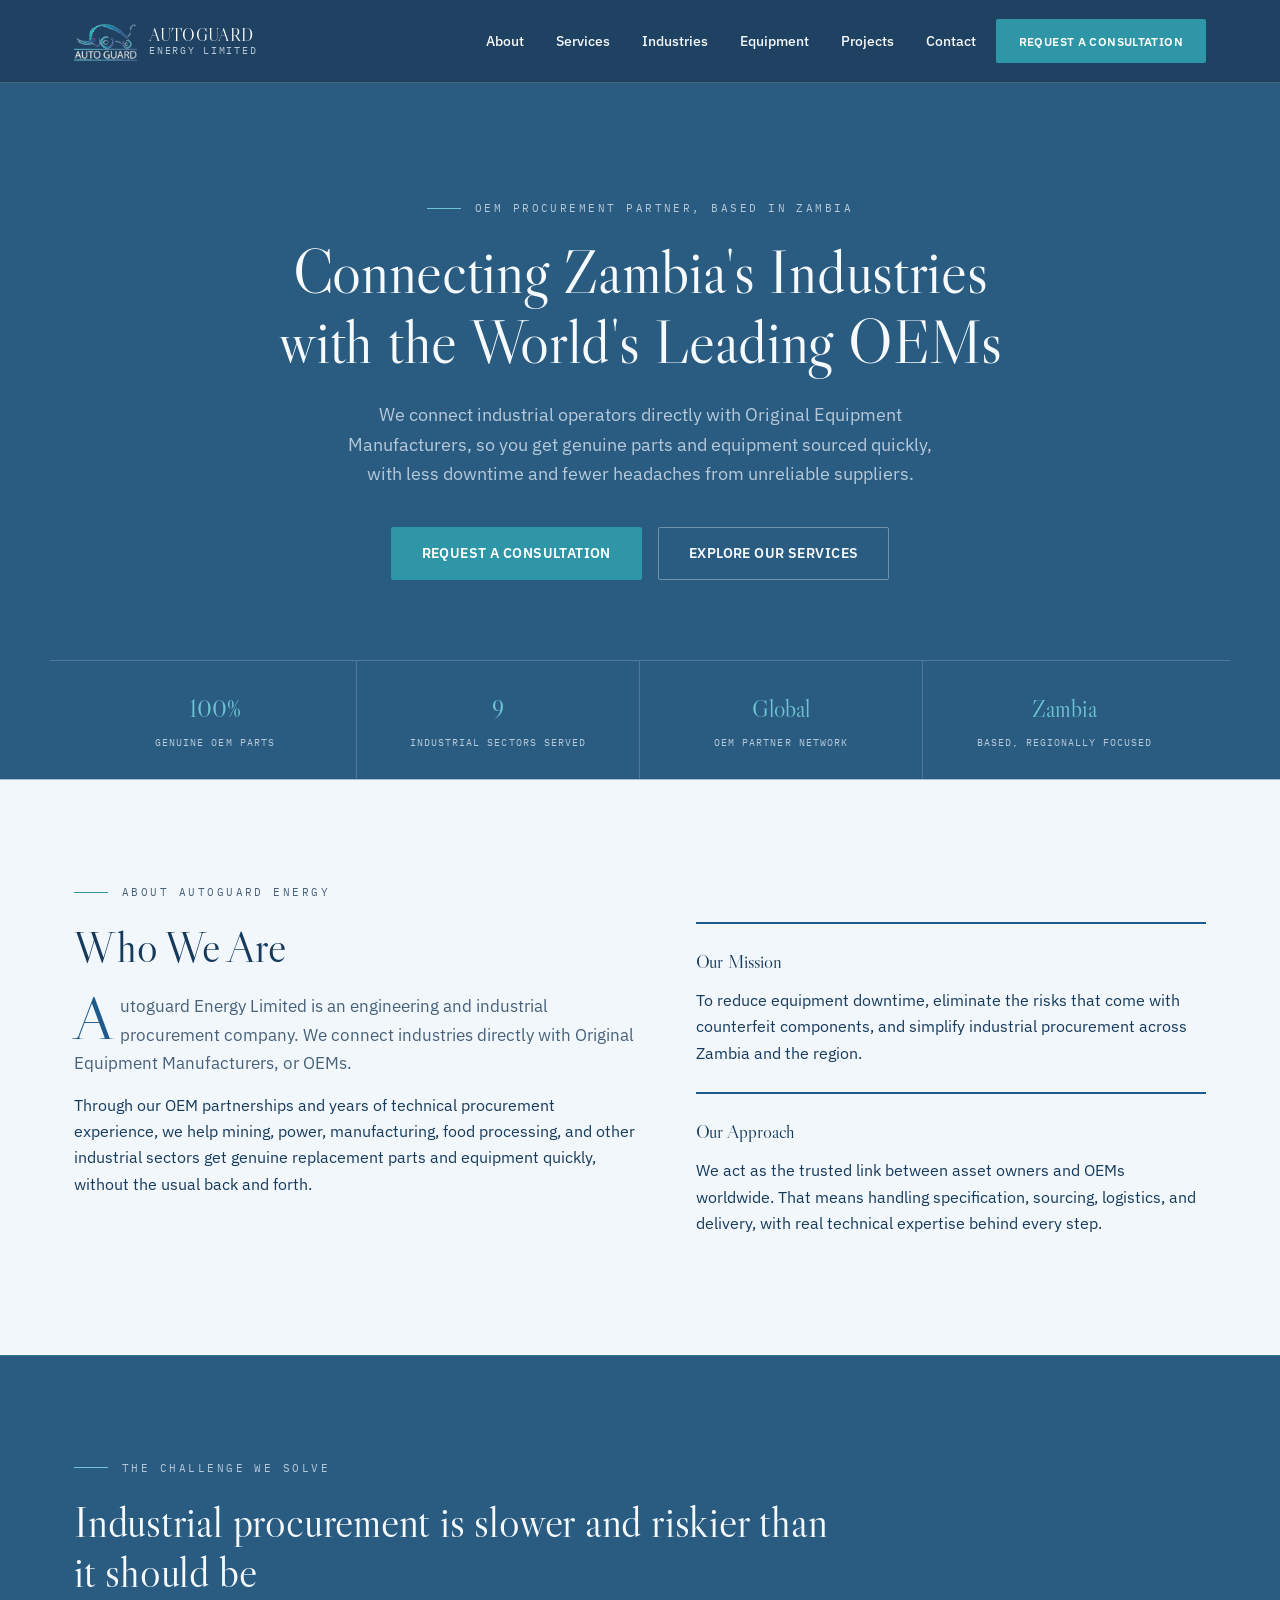
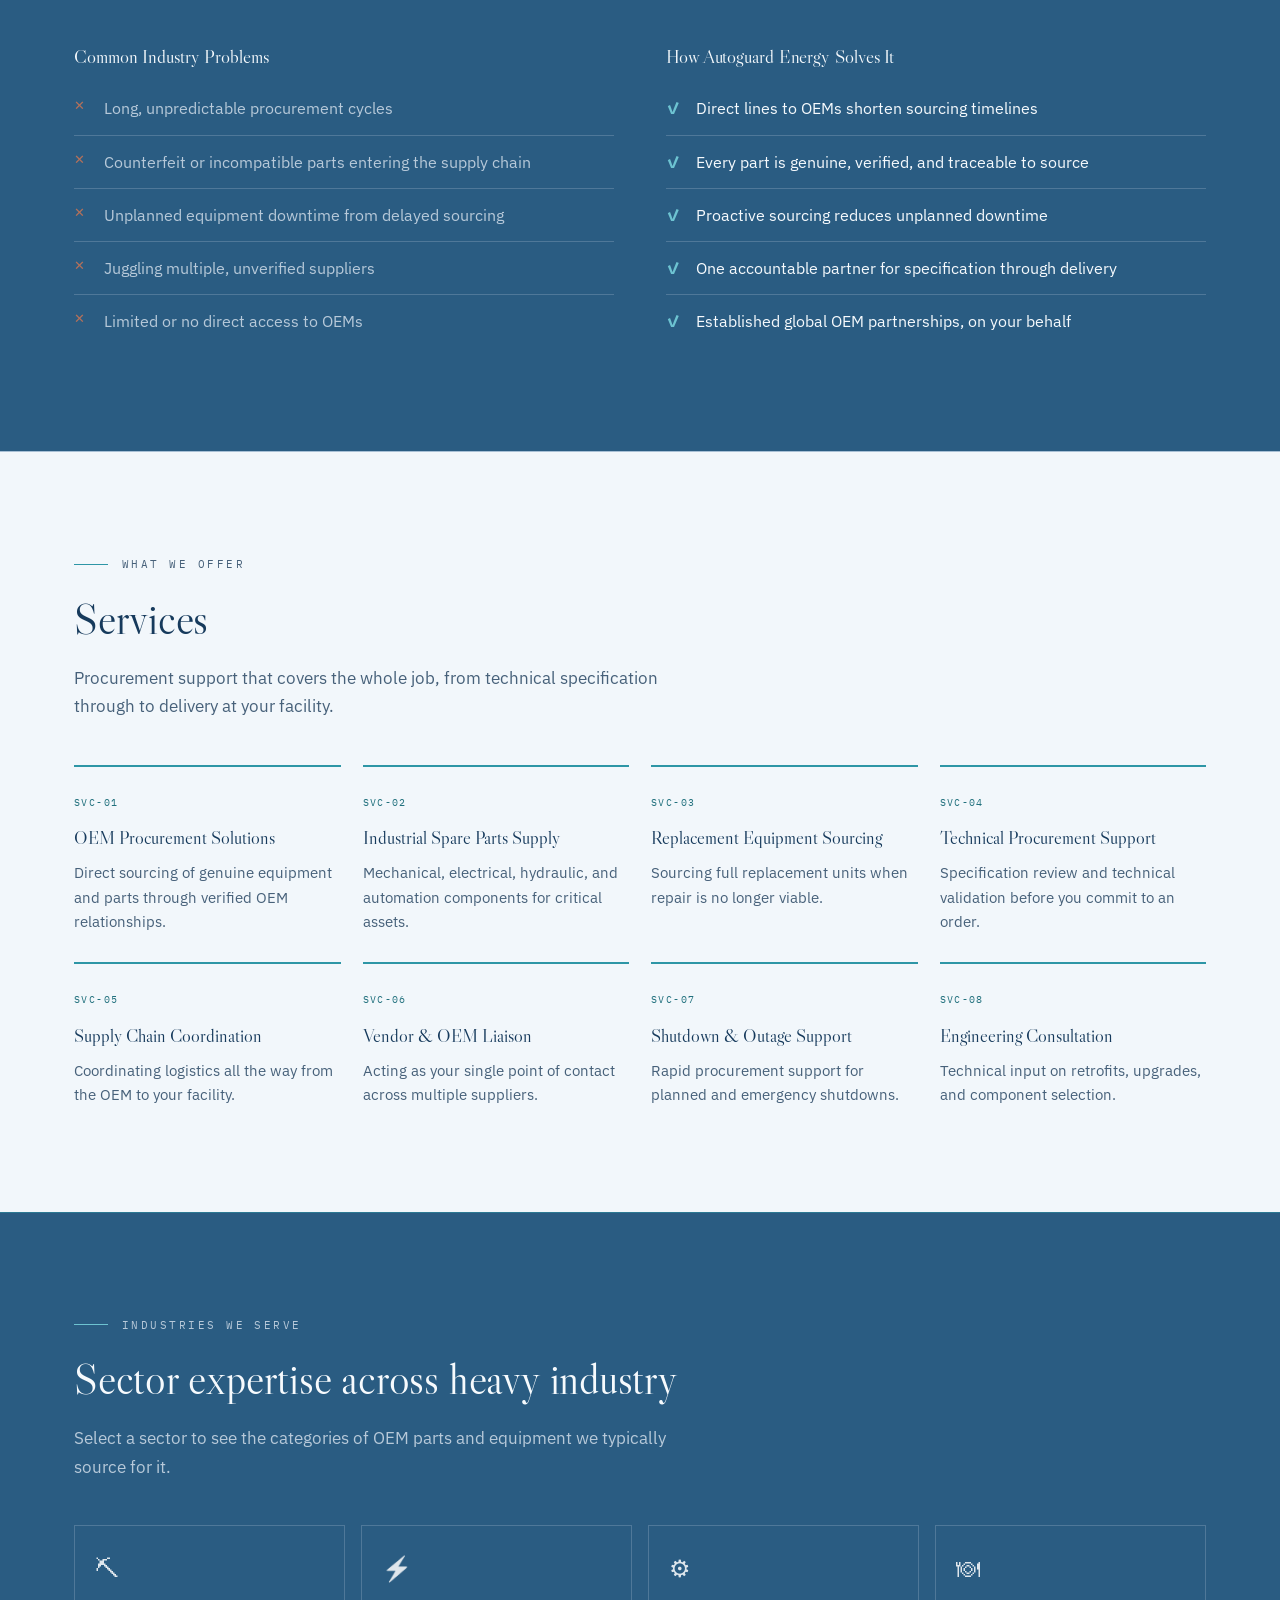
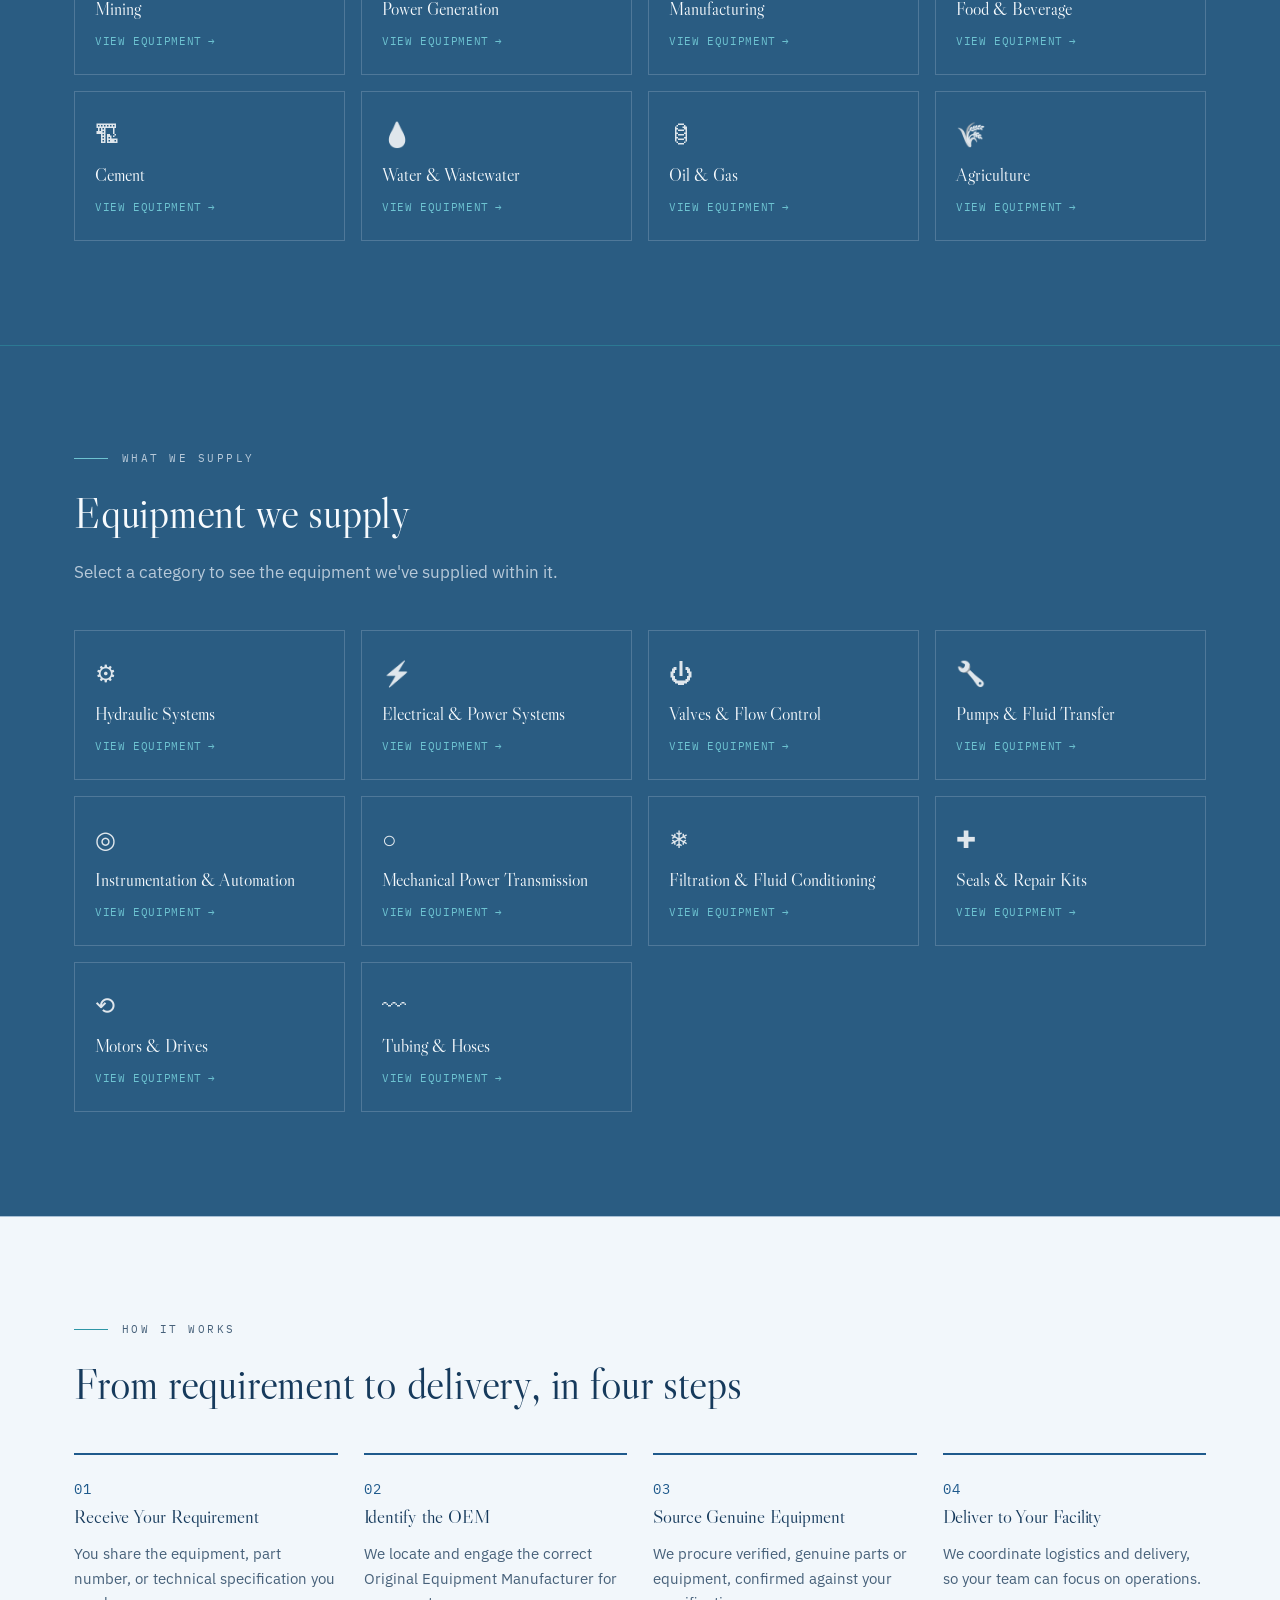
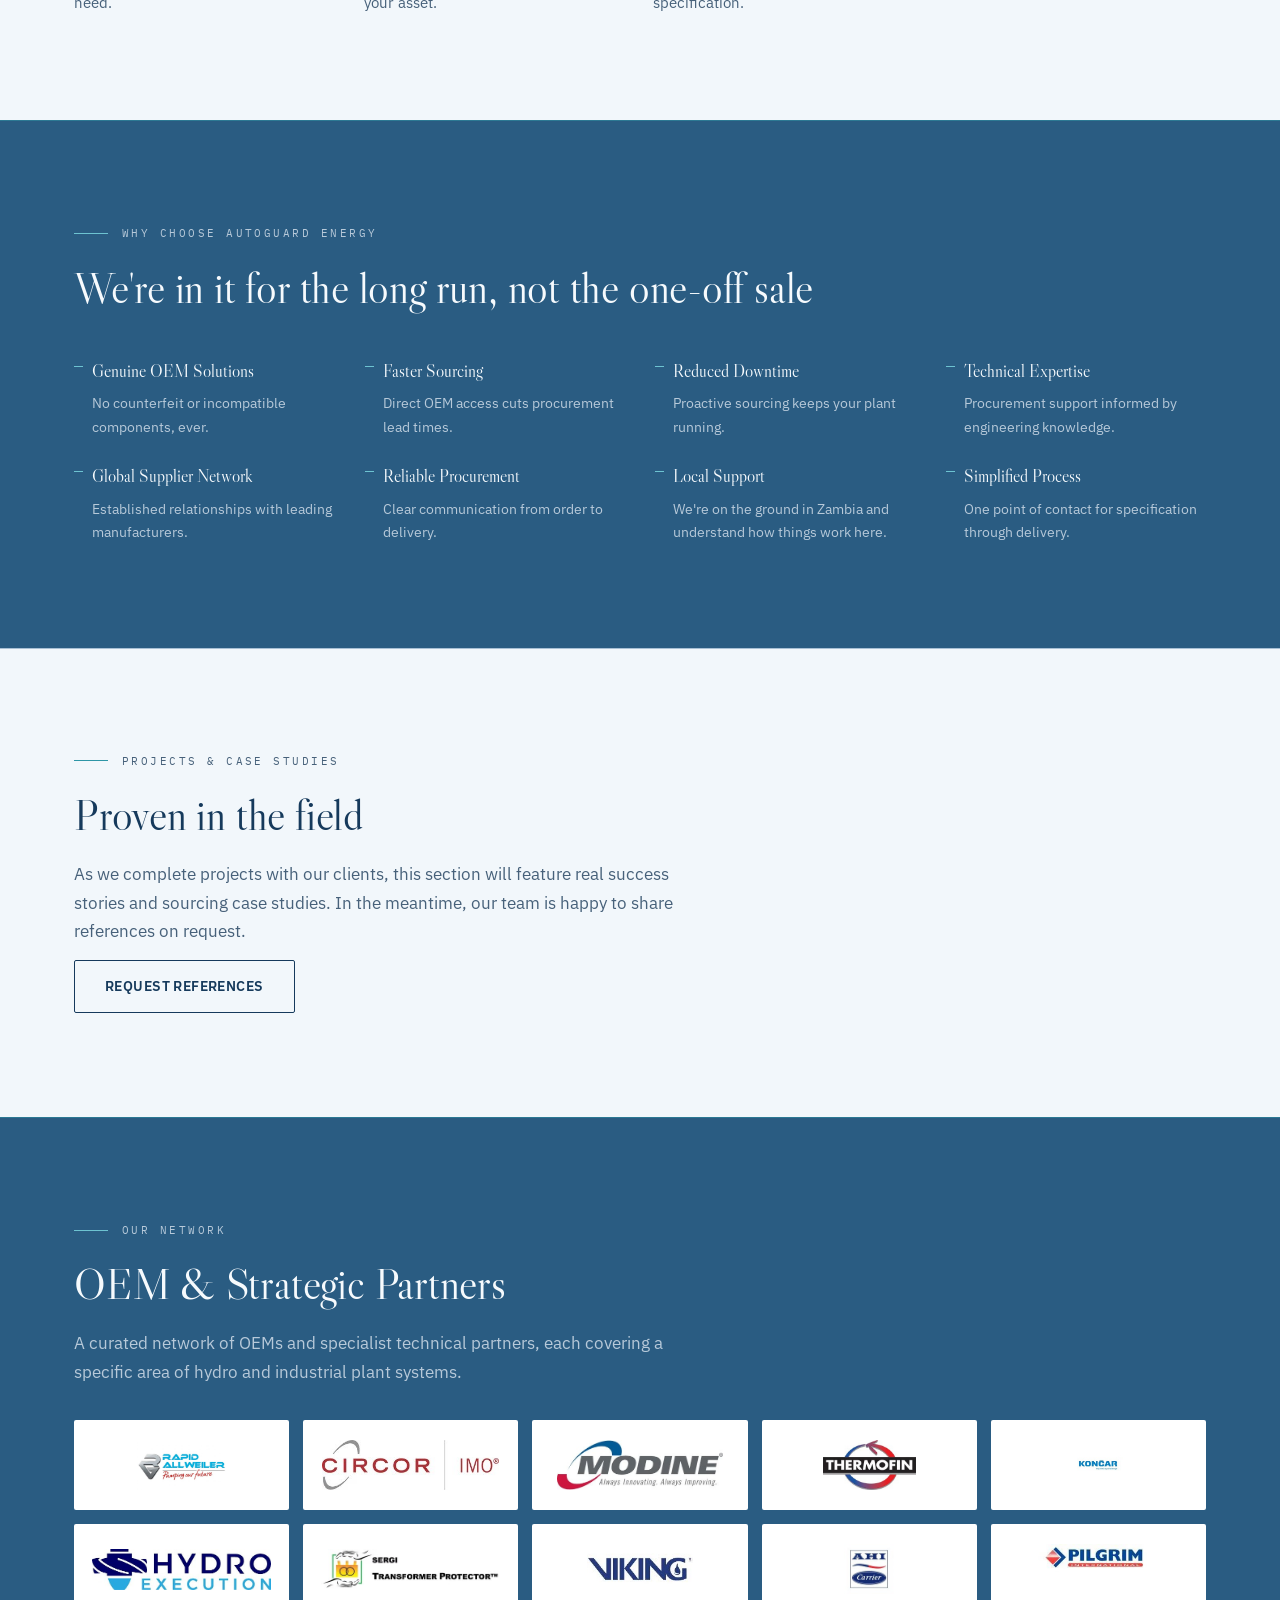
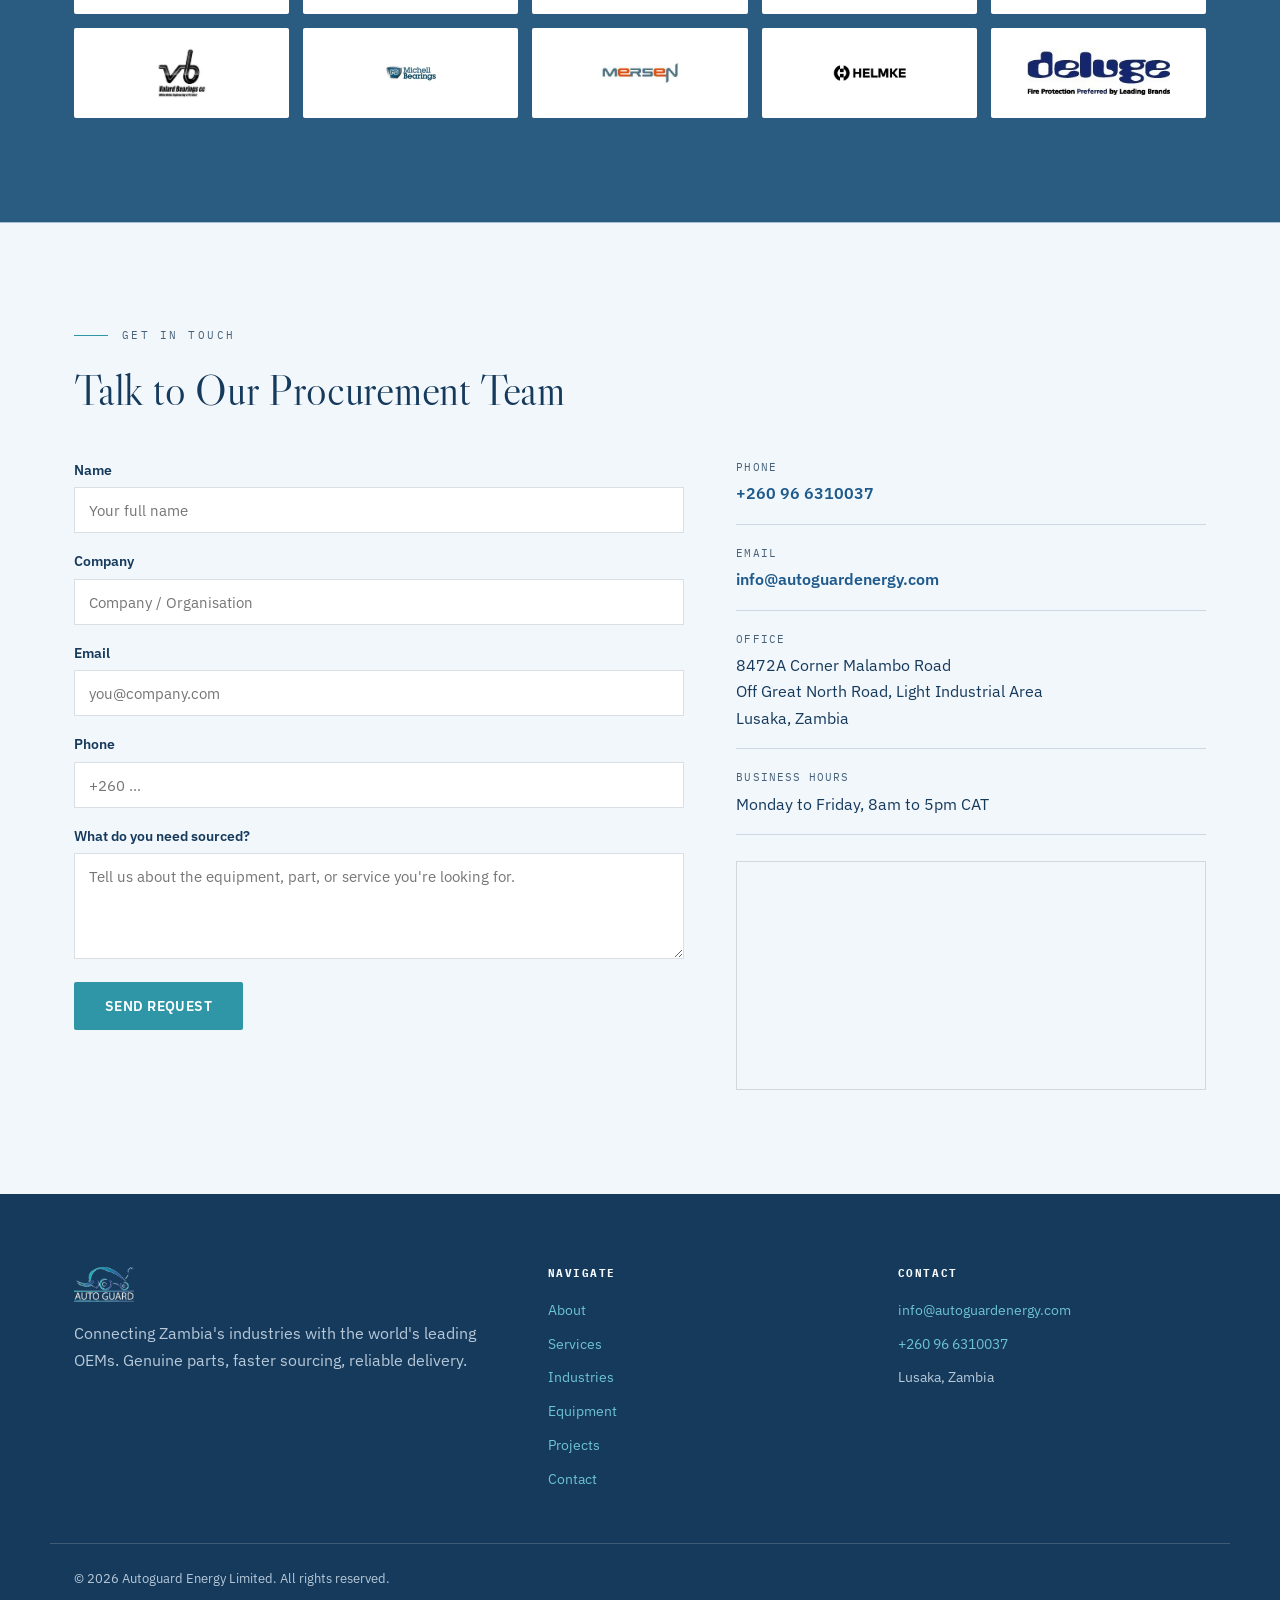
==== commit f139255d: "Update autoguard-landing-page-v2-preview.html" ====
--- a/autoguard-landing-page-v2-preview.html
+++ b/autoguard-landing-page-v2-preview.html
@@ -1,1005 +1,1005 @@
-<!DOCTYPE html>
-<html lang="en">
-<head>
-<meta charset="UTF-8">
-<meta name="viewport" content="width=device-width, initial-scale=1.0">
-<title>Auto Guard Energy | OEM Procurement &amp; Industrial Engineering Solutions</title>
-<meta name="description" content="Auto Guard Energy Limited connects Zambia's industries with the world's leading OEMs, supplying genuine spare parts, replacement equipment, and technical procurement support to keep plants running.">
-<link rel="preconnect" href="https://fonts.googleapis.com">
-<link rel="preconnect" href="https://fonts.gstatic.com" crossorigin>
-<link href="https://fonts.googleapis.com/css2?family=Libre+Caslon+Display&family=IBM+Plex+Sans:wght@400;500;600;700&family=IBM+Plex+Mono:wght@500;600&display=swap" rel="stylesheet">
-<style>
-/* ===================================================================
-   AUTO GUARD ENERGY — Design tokens v4 (Variation C: Welcoming Blue)
-   Light, calm, trustworthy: pale blue paper, deep sapphire ink,
-   medium sky-blue accent. Same type and layout as Variation B.
-   Display: Libre Caslon Display / Body+Mono: IBM Plex Sans / Plex Mono
-=================================================================== */
-:root{
-  --paper: #F2F7FB;
-  --paper-2: #E4EFF7;
-  --paper-3: #D2E4F0;
-  --ink: #163A5C;
-  --ink-2: var(--hero-bg);
-  --ink-3: #24567E;
-  --hero-bg: #2A5C82;
-  --slate: #47617A;
-  --slate-light: #B7C9D9;
-  --cream: #F6FAFD;
-  --accent2: #1F5A8C;
-  --accent2-light: #4F86B8;
-  --accent: #2E96A6;
-  --accent-light: #6DC3D1;
-  --accent-dark: #21707D;
-  --line: rgba(22,58,92,0.16);
-  --line-strong: rgba(22,58,92,0.28);
-  --line-light: rgba(246,250,253,0.18);
-  --line-light-strong: rgba(246,250,253,0.34);
-
-  --font-display: "Libre Caslon Display", serif;
-  --font-body: "IBM Plex Sans", sans-serif;
-  --font-mono: "IBM Plex Mono", monospace;
-
-  --radius: 2px;
-  --wrap: 1180px;
-}
-
-*{ box-sizing: border-box; }
-html{ scroll-behavior: smooth; }
-body{
-  margin:0;
-  font-family: var(--font-body);
-  color: var(--ink);
-  background: var(--paper);
-  line-height: 1.65;
-  -webkit-font-smoothing: antialiased;
-}
-img{ max-width:100%; display:block; }
-a{ color: inherit; text-decoration: none; }
-ul{ margin:0; padding:0; list-style:none; }
-.wrap{ max-width: var(--wrap); margin: 0 auto; padding: 0 24px; }
-
-@media (prefers-reduced-motion: reduce){
-  *{ animation-duration: 0.001ms !important; transition-duration: 0.001ms !important; scroll-behavior:auto !important; }
-}
-
-/* ---------- Typography ---------- */
-.h2, .h3, .h4{ font-family: var(--font-display); font-weight:400; letter-spacing: -0.005em; margin: 0 0 20px; }
-.h2{ font-size: clamp(2rem, 3.4vw, 2.7rem); max-width: 760px; line-height:1.16; }
-.h3{ font-size: clamp(1.5rem, 2.6vw, 1.9rem); }
-.h4{ font-size: 1.18rem; margin-bottom: 10px; font-weight:400; }
-.h2-light, .h4-light{ color: var(--cream); }
-.lead{ font-size: 1.08rem; color: var(--slate); max-width: 640px; }
-.lead-narrow{ max-width: 620px; }
-.lead-light{ color: var(--slate-light); }
-p{ margin: 0 0 14px; }
-
-/* Editorial drop cap for the About lede */
-.drop-cap::first-letter{
-  font-family: var(--font-display);
-  font-weight: 400;
-  font-size: 3.5em;
-  float: left;
-  line-height: 0.8;
-  padding: 0.04em 0.1em 0 0;
-  color: var(--accent2);
-}
-
-/* ---------- Ledger-line signature element ---------- */
-.plate{
-  display: flex;
-  align-items: center;
-  gap: 14px;
-  font-family: var(--font-mono);
-  font-size: 0.7rem;
-  letter-spacing: 0.22em;
-  text-transform: uppercase;
-  color: var(--slate);
-  margin-bottom: 20px;
-  max-width: fit-content;
-}
-.plate::before{
-  content:"";
-  width: 34px; height:1px;
-  background: var(--accent);
-  flex: none;
-}
-.plate-light{ color: var(--slate-light); }
-.plate-light::before{ background: var(--accent-light); }
-.rivet{ display:none; }
-
-/* ---------- Buttons ---------- */
-.btn{
-  display:inline-flex; align-items:center; justify-content:center;
-  padding: 14px 30px;
-  font-family: var(--font-body);
-  font-weight: 600;
-  font-size: 0.88rem;
-  letter-spacing: 0.03em;
-  text-transform: uppercase;
-  border-radius: var(--radius);
-  border: 1px solid transparent;
-  cursor: pointer;
-  transition: transform .15s ease, background .15s ease, border-color .15s ease, color .15s ease;
-  white-space: nowrap;
-}
-.btn:hover{ transform: translateY(-1px); }
-.btn-amber{ background: var(--accent); color: #FFFFFF; }
-.btn-amber:hover{ background: var(--accent-light); }
-.btn-ghost{ background: transparent; border-color: var(--line-light-strong); color: var(--cream); }
-.btn-ghost:hover{ background: rgba(246,250,253,0.08); }
-.btn-outline{ background: transparent; border-color: var(--ink); color: var(--ink); }
-.btn-outline:hover{ background: var(--ink); color: var(--cream); }
-
-/* ===================================================================
-   HEADER / NAV — dark, authoritative, always-on ink bar
-=================================================================== */
-.site-header{
-  position: sticky; top:0; z-index: 500;
-  background: rgba(22,58,92,0.96);
-  backdrop-filter: blur(8px);
-  border-bottom: 1px solid var(--line-light);
-}
-.nav-row{ display:flex; align-items:center; justify-content:space-between; height: 82px; gap: 20px; }
-.brand{ display:flex; align-items:center; gap: 12px; flex: none; }
-.brand-mark{ height: 40px; width:auto; }
-.brand-text{ display:flex; flex-direction:column; line-height:1.15; }
-.brand-name{ font-family: var(--font-display); font-weight:400; color: var(--cream); font-size:1.08rem; letter-spacing:0.02em; }
-.brand-sub{ font-family: var(--font-mono); font-size:0.6rem; letter-spacing:0.18em; color: var(--slate-light); }
-
-.main-nav{ display:flex; gap: 32px; margin-left: auto; }
-.main-nav a{ color: var(--cream); font-size:0.9rem; font-weight:500; position:relative; padding: 6px 0; }
-.main-nav a:hover{ color: var(--accent-light); }
-
-.nav-cta{ padding: 11px 22px; font-size: 0.78rem; }
-.nav-toggle{ display:none; flex-direction:column; gap:5px; background:none; border:none; cursor:pointer; padding:6px; }
-.nav-toggle span{ width:22px; height:2px; background: var(--cream); display:block; }
-
-/* ===================================================================
-   HERO — dark, bold, editorial. No texture, no boxes.
-=================================================================== */
-.hero{
-  position: relative;
-  background: var(--hero-bg);
-  padding: 116px 0 0;
-}
-.hero-grid{ display:none; }
-.hero-inner{ position:relative; text-align:center; padding-bottom: 80px; max-width: 880px; margin: 0 auto; }
-.hero-inner .plate{ margin-left:auto; margin-right:auto; }
-.hero-title{
-  font-family: var(--font-display);
-  font-weight: 400;
-  color: var(--cream);
-  font-size: clamp(2.3rem, 5.2vw, 3.8rem);
-  line-height: 1.14;
-  letter-spacing: -0.005em;
-  margin: 0 auto 24px;
-  max-width: 860px;
-}
-.hero-sub{
-  color: var(--slate-light);
-  font-size: 1.12rem;
-  max-width: 620px;
-  margin: 0 auto 38px;
-}
-.hero-actions{ display:flex; gap:16px; justify-content:center; flex-wrap:wrap; }
-
-.spec-strip{
-  position:relative;
-  display:grid;
-  grid-template-columns: repeat(4, 1fr);
-  border-top: 1px solid var(--line-light);
-  background: var(--ink-2);
-}
-.spec-item{
-  padding: 28px 20px;
-  text-align:center;
-  border-right: 1px solid var(--line-light);
-  display:flex; flex-direction:column; gap:6px;
-}
-.spec-item:last-child{ border-right:none; }
-.spec-num{ font-family: var(--font-display); font-weight:400; color: var(--accent-light); font-size:1.5rem; }
-.spec-label{ font-family: var(--font-mono); font-size:0.64rem; letter-spacing:0.1em; color: var(--slate-light); text-transform:uppercase; }
-
-/* ===================================================================
-   SECTIONS
-=================================================================== */
-.section{ padding: 104px 0; position:relative; }
-.section-light{ background: var(--paper); }
-.section-ink{ background: var(--hero-bg); }
-.section-steel{ background: var(--ink-2); }
-/* Ledger rule across the top of every section — the recurring signature line */
-.section::before{
-  content:"";
-  position:absolute; top:0; left:0; right:0; height:1px;
-  background: var(--accent);
-  opacity:0.5;
-}
-.section-light::before{ background: var(--accent2); opacity:0.35; }
-
-.split-grid{ display:grid; grid-template-columns: 1.1fr 1fr; gap: 60px; align-items:start; }
-.card{ padding: 0; margin-bottom: 26px; }
-.card-outline{
-  border: none; border-top: 2px solid var(--accent2);
-  border-radius: 0; background: transparent; padding: 22px 0 0;
-}
-.card-outline:last-child{ margin-bottom:0; }
-.card-outline h4{ font-family: var(--font-display); font-weight:400; }
-
-/* Challenge lists */
-.challenge-grid{ display:grid; grid-template-columns: 1fr 1fr; gap: 52px; margin-top: 44px; }
-.check-list li{
-  position:relative; padding: 13px 0 13px 30px; color: var(--slate-light);
-  border-bottom: 1px solid var(--line-light);
-  font-size: 0.99rem;
-}
-.check-list li:last-child{ border-bottom:none; }
-.problem-list li::before{
-  content:"\2715"; position:absolute; left:0; top:13px; color:#B5715A; font-size:0.8rem;
-}
-.solution-list li{ color: var(--cream); }
-.solution-list li::before{
-  content:"\2713"; position:absolute; left:0; top:13px; color: var(--accent-light); font-weight:700;
-}
-
-/* ---------- Services cards — top-hairline only, no boxes ---------- */
-.cards-grid{
-  display:grid; grid-template-columns: repeat(4, 1fr); gap: 28px 22px; margin-top: 44px;
-}
-.service-card{
-  background: transparent; border: none; border-top: 2px solid var(--accent);
-  border-radius: 0; padding: 20px 0 0; position:relative;
-}
-.service-tag{ font-family: var(--font-mono); font-size:0.62rem; letter-spacing:0.14em; color: var(--accent-dark); text-transform:uppercase; }
-.service-card h4{ font-family: var(--font-display); font-weight:400; font-size:1.15rem; margin: 10px 0 8px; }
-.service-card p{ font-size:0.92rem; color: var(--slate); margin:0; }
-
-/* ---------- Industries — registration-mark corner motif ---------- */
-.industry-grid{
-  display:grid; grid-template-columns: repeat(4, 1fr); gap: 16px; margin-top: 44px;
-}
-.industry-card{
-  background: transparent;
-  border: 1px solid var(--line-light);
-  border-radius: 0;
-  padding: 26px 20px;
-  cursor:pointer;
-  text-align:left;
-  color: var(--cream);
-  font-family: var(--font-body);
-  position: relative;
-  transition: border-color .15s ease, background .15s ease, transform .15s ease;
-}
-.industry-card::before, .industry-card::after{
-  content:""; position:absolute; width:10px; height:10px;
-  border-top: 1px solid var(--accent-light); border-left: 1px solid var(--accent-light);
-  top:-1px; left:-1px; opacity:0; transition: opacity .15s ease;
-}
-.industry-card::after{
-  top:auto; left:auto; bottom:-1px; right:-1px;
-  border-top:none; border-left:none;
-  border-bottom: 1px solid var(--accent-light); border-right: 1px solid var(--accent-light);
-}
-.industry-card:hover{ border-color: var(--line-light-strong); background: rgba(46,150,166,0.1); }
-.industry-card:hover::before, .industry-card:hover::after{ opacity:1; }
-.industry-icon{ font-size:1.5rem; margin-bottom:14px; display:block; filter: grayscale(1) brightness(1.6); opacity:0.85; }
-.industry-card h4{ font-family: var(--font-display); font-weight:400; font-size:1.1rem; margin:0 0 6px; }
-.industry-card span.hint{ font-family: var(--font-mono); font-size:0.62rem; letter-spacing:0.1em; color: var(--slate-light); text-transform:uppercase; }
-.tap-hint{
-  display:flex; align-items:center; gap:6px; margin-top:14px;
-  font-family: var(--font-mono); font-size:0.66rem; letter-spacing:0.06em; text-transform:uppercase;
-  color: var(--accent-light);
-}
-.tap-hint .arrow{ display:inline-block; transition: transform .15s ease; }
-.industry-card:hover .tap-hint .arrow{ transform: translateX(4px); }
-
-/* Industry detail overlay panel */
-.panel-backdrop{
-  position:fixed; inset:0; background: rgba(6,14,20,0.6);
-  opacity:0; pointer-events:none; transition: opacity .2s ease; z-index: 900;
-}
-.panel-backdrop.open{ opacity:1; pointer-events:auto; }
-
-.industry-panel{
-  position:fixed; top:0; right:0; height:100%; width: min(480px, 92vw);
-  background: var(--ink-2); color: var(--cream);
-  z-index: 950;
-  transform: translateX(100%);
-  transition: transform .28s ease;
-  overflow-y:auto;
-  border-left: 1px solid var(--line-light);
-}
-.industry-panel.open{ transform: translateX(0); }
-.industry-panel-inner{ padding: 38px 34px 54px; }
-.panel-close{
-  position:absolute; top:24px; right:26px; background:none; border:none; color: var(--cream);
-  font-size:1.6rem; cursor:pointer; line-height:1;
-}
-.industry-panel .h3{ font-family: var(--font-display); font-weight:400; }
-.industry-panel .lead{ color: var(--slate-light); }
-.parts-grid{ display:grid; grid-template-columns: repeat(2, 1fr); gap:12px; margin: 26px 0 20px; }
-.part-tile{
-  border:1px dashed var(--line-light-strong); border-radius: 0; padding: 18px 12px;
-  text-align:center; font-family: var(--font-mono); font-size:0.7rem; letter-spacing:0.04em;
-  color: var(--slate-light); background: rgba(255,255,255,0.02);
-}
-.part-tile .tile-icon{ font-size:1.3rem; display:block; margin-bottom:8px; }
-.part-tile-photo{
-  border: 1px solid var(--line-light); padding: 0; overflow: hidden;
-  background: rgba(255,255,255,0.03); text-align: left;
-}
-.part-tile-photo img{
-  width: 100%; aspect-ratio: 4 / 3; object-fit: cover; display: block;
-  background: #0e2338;
-}
-.part-tile-photo span{
-  display: block; padding: 10px 12px; font-size: 0.68rem; letter-spacing: 0.02em;
-  line-height: 1.35; color: var(--cream); font-family: var(--font-body); font-weight: 600;
-  background: var(--ink); border-top: 1px solid var(--line-light);
-}
-.panel-note{ font-size:0.83rem; color: var(--slate-light); border-top:1px solid var(--line-light); padding-top:18px; }
-
-/* ---------- Process (How it works) ---------- */
-.process-grid{ display:grid; grid-template-columns: repeat(4, 1fr); gap: 26px; margin-top: 44px; }
-.process-step{ border-top: 2px solid var(--accent2); padding-top: 20px; }
-.process-num{ font-family: var(--font-mono); font-size:0.85rem; color: var(--accent2); letter-spacing:0.1em; }
-.process-step h4{ font-family: var(--font-display); font-weight:400; }
-.process-step p{ color: var(--slate); font-size:0.93rem; margin:0; }
-
-/* ---------- Why choose us ---------- */
-.why-grid{ display:grid; grid-template-columns: repeat(4, 1fr); gap: 24px 30px; margin-top: 44px; }
-.why-item h4{ font-family: var(--font-display); font-weight:400; color: var(--cream); font-size:1.08rem; margin:0 0 6px; position:relative; padding-left:18px; }
-.why-item h4::before{ content:""; position:absolute; left:0; top:9px; width:9px; height:1px; background: var(--accent-light); }
-.why-item p{ color: var(--slate-light); font-size:0.89rem; margin:0; padding-left:18px; }
-
-/* ---------- Partners ---------- */
-.partner-row{ display:grid; grid-template-columns: repeat(5, 1fr); gap:14px; margin-top:34px; }
-.partner-logo{
-  background: #FFFFFF; border-radius: 2px; padding: 20px 18px;
-  display:flex; align-items:center; justify-content:center;
-  height: 90px;
-}
-.partner-logo img{ max-width:100%; max-height:100%; width:auto; height:auto; object-fit:contain; }
-
-/* ---------- Contact ---------- */
-.contact-grid{ display:grid; grid-template-columns: 1.3fr 1fr; gap: 52px; margin-top: 44px; align-items:start; }
-.contact-form{ display:flex; flex-direction:column; gap: 17px; }
-.contact-form label{ display:flex; flex-direction:column; gap:6px; font-size:0.85rem; font-weight:600; color: var(--ink); }
-.contact-form input, .contact-form textarea{
-  font-family: var(--font-body); font-size:0.96rem; padding: 12px 14px;
-  border: 1px solid var(--line); border-radius: 0; background:#fff; color: var(--ink);
-  font-weight: 400; resize: vertical;
-}
-.contact-form input:focus, .contact-form textarea:focus{ outline: 2px solid var(--accent2); outline-offset:1px; }
-.contact-form button{ margin-top: 6px; align-self:flex-start; }
-.form-note{ font-size:0.85rem; color: var(--accent2); min-height: 1.2em; margin:6px 0 0; }
-
-.contact-info{ display:flex; flex-direction:column; gap:20px; }
-.info-block{ display:flex; flex-direction:column; gap:4px; border-bottom:1px solid var(--line); padding-bottom:17px; }
-.info-label{ font-family: var(--font-mono); font-size:0.66rem; letter-spacing:0.1em; text-transform:uppercase; color: var(--slate); }
-.info-block a{ font-weight:600; color: var(--accent2); }
-.info-block a:hover{ color: var(--accent); text-decoration: underline; }
-.map-embed{ border-radius: 0; overflow:hidden; border:1px solid var(--line); margin-top:6px; filter: grayscale(0.5) contrast(1.05); }
-
-/* ---------- Footer ---------- */
-.site-footer{ background: var(--ink); color: var(--slate-light); padding-top: 70px; }
-.footer-grid{ display:grid; grid-template-columns: 1.4fr 1fr 1fr; gap: 42px; padding-bottom: 42px; border-bottom: 1px solid var(--line-light); }
-.footer-logo{ height:38px; margin-bottom:18px; }
-.footer-grid h5{ font-family: var(--font-mono); font-size:0.7rem; letter-spacing:0.14em; text-transform:uppercase; color: var(--cream); margin: 0 0 15px; }
-.footer-grid a, .footer-grid span{ display:block; margin-bottom:10px; font-size:0.9rem; }
-.footer-grid a{ color: var(--accent-light); }
-.footer-grid a:hover{ color: #fff; text-decoration: underline; }
-.footer-bottom{ padding: 24px; font-size:0.8rem; }
-
-/* ===================================================================
-   RESPONSIVE
-=================================================================== */
-@media (max-width: 980px){
-  .cards-grid, .industry-grid{ grid-template-columns: repeat(2, 1fr); }
-  .partner-row{ grid-template-columns: repeat(3, 1fr); }
-  .process-grid, .why-grid{ grid-template-columns: repeat(2, 1fr); }
-  .split-grid, .challenge-grid, .contact-grid{ grid-template-columns: 1fr; }
-  .footer-grid{ grid-template-columns: 1fr; }
-  .spec-strip{ grid-template-columns: repeat(2, 1fr); }
-  .spec-item:nth-child(2){ border-right:none; }
-}
-@media (max-width: 720px){
-  .main-nav{
-    display:none; position:absolute; top:82px; left:0; right:0;
-    background: var(--ink); flex-direction:column; gap:0;
-    border-top:1px solid var(--line-light); border-bottom:1px solid var(--line-light);
-  }
-  .main-nav.nav-open{ display:flex; }
-  .main-nav a{ padding: 16px 24px; border-bottom:1px solid var(--line-light); }
-  .nav-cta{ display:none; }
-  .nav-toggle{ display:flex; }
-  .cards-grid, .industry-grid, .process-grid, .why-grid{ grid-template-columns: 1fr; }
-  .partner-row{ grid-template-columns: repeat(2, 1fr); }
-  .hero{ padding-top: 100px; }
-  .section{ padding: 72px 0; }
-}
-
-</style>
-</head>
-<body>
-
-<!-- ============ NAV ============ -->
-<header class="site-header" id="top">
-  <div class="wrap nav-row">
-    <a href="#top" class="brand">
-      <img src="[data-uri]" alt="Auto Guard Energy" class="brand-mark">
-      <span class="brand-text">
-        <span class="brand-name">AUTO GUARD</span>
-        <span class="brand-sub">ENERGY LIMITED</span>
-      </span>
-    </a>
-
-    <nav class="main-nav" id="main-nav">
-      <a href="#about">About</a>
-      <a href="#services">Services</a>
-      <a href="#industries">Industries</a>
-      <a href="#equipment">Equipment</a>
-      <a href="#projects">Projects</a>
-      <a href="#contact">Contact</a>
-    </nav>
-
-    <a href="#contact" class="btn btn-amber nav-cta">Request a Consultation</a>
-    <button class="nav-toggle" id="navToggle" aria-label="Toggle menu" aria-expanded="false">
-      <span></span><span></span><span></span>
-    </button>
-  </div>
-</header>
-
-<!-- ============ HERO ============ -->
-<section class="hero" id="home">
-  <div class="wrap hero-inner">
-    <p class="plate plate-light"><span class="rivet"></span>OEM procurement partner, based in Zambia<span class="rivet"></span></p>
-    <h1 class="hero-title">Connecting Zambia's Industries<br>with the World's Leading OEMs</h1>
-    <p class="hero-sub">We connect industrial operators directly with Original Equipment Manufacturers, so you get genuine parts and equipment sourced quickly, with less downtime and fewer headaches from unreliable suppliers.</p>
-    <div class="hero-actions">
-      <a href="#contact" class="btn btn-amber">Request a Consultation</a>
-      <a href="#services" class="btn btn-ghost">Explore Our Services</a>
-    </div>
-  </div>
-
-  <div class="spec-strip wrap">
-    <div class="spec-item">
-      <span class="spec-num">100%</span>
-      <span class="spec-label">Genuine OEM Parts</span>
-    </div>
-    <div class="spec-item">
-      <span class="spec-num">9</span>
-      <span class="spec-label">Industrial Sectors Served</span>
-    </div>
-    <div class="spec-item">
-      <span class="spec-num">Global</span>
-      <span class="spec-label">OEM Partner Network</span>
-    </div>
-    <div class="spec-item">
-      <span class="spec-num">Zambia</span>
-      <span class="spec-label">Based, Regionally Focused</span>
-    </div>
-  </div>
-</section>
-
-<!-- ============ ABOUT ============ -->
-<section class="section section-light" id="about">
-  <div class="wrap">
-    <p class="plate"><span class="rivet"></span>About Auto Guard Energy<span class="rivet"></span></p>
-    <div class="split-grid">
-      <div>
-        <h2 class="h2">Who We Are</h2>
-        <p class="lead drop-cap">Auto Guard Energy Limited is an engineering and industrial procurement company. We connect industries directly with Original Equipment Manufacturers, or OEMs.</p>
-        <p>Through our OEM partnerships and years of technical procurement experience, we help mining, power, manufacturing, food processing, and other industrial sectors get genuine replacement parts and equipment quickly, without the usual back and forth.</p>
-      </div>
-      <div>
-        <div class="card card-outline">
-          <h3 class="h4">Our Mission</h3>
-          <p>To reduce equipment downtime, eliminate the risks that come with counterfeit components, and simplify industrial procurement across Zambia and the region.</p>
-        </div>
-        <div class="card card-outline">
-          <h3 class="h4">Our Approach</h3>
-          <p>We act as the trusted link between asset owners and OEMs worldwide. That means handling specification, sourcing, logistics, and delivery, with real technical expertise behind every step.</p>
-        </div>
-      </div>
-    </div>
-  </div>
-</section>
-
-<!-- ============ CHALLENGE ============ -->
-<section class="section section-ink" id="challenge">
-  <div class="wrap">
-    <p class="plate plate-light"><span class="rivet"></span>The Challenge We Solve<span class="rivet"></span></p>
-    <h2 class="h2 h2-light">Industrial procurement is slower and riskier than it should be</h2>
-
-    <div class="challenge-grid">
-      <div class="challenge-col">
-        <h3 class="h4 h4-light">Common Industry Problems</h3>
-        <ul class="check-list problem-list">
-          <li>Long, unpredictable procurement cycles</li>
-          <li>Counterfeit or incompatible parts entering the supply chain</li>
-          <li>Unplanned equipment downtime from delayed sourcing</li>
-          <li>Juggling multiple, unverified suppliers</li>
-          <li>Limited or no direct access to OEMs</li>
-        </ul>
-      </div>
-      <div class="challenge-col">
-        <h3 class="h4 h4-light">How Auto Guard Energy Solves It</h3>
-        <ul class="check-list solution-list">
-          <li>Direct lines to OEMs shorten sourcing timelines</li>
-          <li>Every part is genuine, verified, and traceable to source</li>
-          <li>Proactive sourcing reduces unplanned downtime</li>
-          <li>One accountable partner for specification through delivery</li>
-          <li>Established global OEM partnerships, on your behalf</li>
-        </ul>
-      </div>
-    </div>
-  </div>
-</section>
-
-<!-- ============ SERVICES ============ -->
-<section class="section section-light" id="services">
-  <div class="wrap">
-    <p class="plate"><span class="rivet"></span>What We Offer<span class="rivet"></span></p>
-    <h2 class="h2">Services</h2>
-    <p class="lead lead-narrow">Procurement support that covers the whole job, from technical specification through to delivery at your facility.</p>
-
-    <div class="cards-grid" id="servicesGrid">
-      <!-- injected by script.js -->
-    </div>
-  </div>
-</section>
-
-<!-- ============ INDUSTRIES ============ -->
-<section class="section section-steel" id="industries">
-  <div class="wrap">
-    <p class="plate plate-light"><span class="rivet"></span>Industries We Serve<span class="rivet"></span></p>
-    <h2 class="h2 h2-light">Sector expertise across heavy industry</h2>
-    <p class="lead lead-narrow lead-light">Select a sector to see the categories of OEM parts and equipment we typically source for it.</p>
-
-    <div class="industry-grid" id="industryGrid">
-      <!-- injected by script.js -->
-    </div>
-  </div>
-</section>
-
-<!-- Detail panel (shared by Industries and Equipment, opens on click) -->
-<div class="industry-panel" id="industryPanel" aria-hidden="true">
-  <div class="industry-panel-inner">
-    <button class="panel-close" id="panelClose" aria-label="Close">&times;</button>
-    <p class="plate plate-light" id="panelEyebrow"><span class="rivet"></span>Detail<span class="rivet"></span></p>
-    <h3 class="h3" id="panelTitle">Detail</h3>
-    <p id="panelDesc" class="lead lead-narrow"></p>
-    <div class="parts-grid" id="panelParts"></div>
-    <p class="panel-note" id="panelNote"></p>
-  </div>
-</div>
-<div class="panel-backdrop" id="panelBackdrop"></div>
-
-<!-- ============ EQUIPMENT WE SUPPLY ============ -->
-<section class="section section-steel" id="equipment">
-  <div class="wrap">
-    <p class="plate plate-light"><span class="rivet"></span>What We Supply<span class="rivet"></span></p>
-    <h2 class="h2 h2-light">Equipment we supply</h2>
-    <p class="lead lead-narrow lead-light">Select a category to see the equipment we've supplied within it.</p>
-
-    <div class="industry-grid" id="equipmentGrid">
-      <!-- injected by script.js -->
-    </div>
-  </div>
-</section>
-
-<!-- ============ HOW IT WORKS ============ -->
-<section class="section section-light" id="how">
-  <div class="wrap">
-    <p class="plate"><span class="rivet"></span>How It Works<span class="rivet"></span></p>
-    <h2 class="h2">From requirement to delivery, in four steps</h2>
-
-    <div class="process-grid">
-      <div class="process-step">
-        <span class="process-num">01</span>
-        <h3 class="h4">Receive Your Requirement</h3>
-        <p>You share the equipment, part number, or technical specification you need.</p>
-      </div>
-      <div class="process-step">
-        <span class="process-num">02</span>
-        <h3 class="h4">Identify the OEM</h3>
-        <p>We locate and engage the correct Original Equipment Manufacturer for your asset.</p>
-      </div>
-      <div class="process-step">
-        <span class="process-num">03</span>
-        <h3 class="h4">Source Genuine Equipment</h3>
-        <p>We procure verified, genuine parts or equipment, confirmed against your specification.</p>
-      </div>
-      <div class="process-step">
-        <span class="process-num">04</span>
-        <h3 class="h4">Deliver to Your Facility</h3>
-        <p>We coordinate logistics and delivery, so your team can focus on operations.</p>
-      </div>
-    </div>
-  </div>
-</section>
-
-<!-- ============ WHY CHOOSE US ============ -->
-<section class="section section-ink" id="why">
-  <div class="wrap">
-    <p class="plate plate-light"><span class="rivet"></span>Why Choose Auto Guard Energy<span class="rivet"></span></p>
-    <h2 class="h2 h2-light">We're in it for the long run, not the one-off sale</h2>
-
-    <div class="why-grid">
-      <div class="why-item"><h4>Genuine OEM Solutions</h4><p>No counterfeit or incompatible components, ever.</p></div>
-      <div class="why-item"><h4>Faster Sourcing</h4><p>Direct OEM access cuts procurement lead times.</p></div>
-      <div class="why-item"><h4>Reduced Downtime</h4><p>Proactive sourcing keeps your plant running.</p></div>
-      <div class="why-item"><h4>Technical Expertise</h4><p>Procurement support informed by engineering knowledge.</p></div>
-      <div class="why-item"><h4>Global Supplier Network</h4><p>Established relationships with leading manufacturers.</p></div>
-      <div class="why-item"><h4>Reliable Procurement</h4><p>Clear communication from order to delivery.</p></div>
-      <div class="why-item"><h4>Local Support</h4><p>We're on the ground in Zambia and understand how things work here.</p></div>
-      <div class="why-item"><h4>Simplified Process</h4><p>One point of contact for specification through delivery.</p></div>
-    </div>
-  </div>
-</section>
-
-<!-- ============ PROJECTS / CASE STUDIES (placeholder) ============ -->
-<section class="section section-light" id="projects">
-  <div class="wrap">
-    <p class="plate"><span class="rivet"></span>Projects &amp; Case Studies<span class="rivet"></span></p>
-    <h2 class="h2">Proven in the field</h2>
-    <p class="lead lead-narrow">As we complete projects with our clients, this section will feature real success stories and sourcing case studies. In the meantime, our team is happy to share references on request.</p>
-    <a href="#contact" class="btn btn-outline">Request References</a>
-  </div>
-</section>
-
-<!-- ============ PARTNERS ============ -->
-<section class="section section-steel" id="partners">
-  <div class="wrap">
-    <p class="plate plate-light"><span class="rivet"></span>Our Network<span class="rivet"></span></p>
-    <h2 class="h2 h2-light">OEM &amp; Strategic Partners</h2>
-    <p class="lead lead-narrow lead-light">A curated network of OEMs and specialist technical partners, each covering a specific area of hydro and industrial plant systems.</p>
-    <div class="partner-row" id="partnerGrid">
-      <!-- injected by script.js -->
-    </div>
-  </div>
-</section>
-
-<!-- ============ CONTACT ============ -->
-<section class="section section-light" id="contact">
-  <div class="wrap">
-    <p class="plate"><span class="rivet"></span>Get In Touch<span class="rivet"></span></p>
-    <h2 class="h2">Talk to Our Procurement Team</h2>
-
-    <div class="contact-grid">
-      <form class="contact-form" id="contactForm">
-        <label>Name
-          <input type="text" name="name" required placeholder="Your full name">
-        </label>
-        <label>Company
-          <input type="text" name="company" placeholder="Company / Organisation">
-        </label>
-        <label>Email
-          <input type="email" name="email" required placeholder="you@company.com">
-        </label>
-        <label>Phone
-          <input type="tel" name="phone" placeholder="+260 ...">
-        </label>
-        <label>What do you need sourced?
-          <textarea name="message" rows="4" placeholder="Tell us about the equipment, part, or service you're looking for."></textarea>
-        </label>
-        <button type="submit" class="btn btn-amber">Send Request</button>
-        <p class="form-note" id="formNote"></p>
-      </form>
-
-      <div class="contact-info">
-        <div class="info-block">
-          <span class="info-label">Phone</span>
-          <a href="tel:+260966310037">+260 96 6310037</a>
-        </div>
-        <div class="info-block">
-          <span class="info-label">Email</span>
-          <a href="mailto:info@autoguardenergy.com">info@autoguardenergy.com</a>
-        </div>
-        <div class="info-block">
-          <span class="info-label">Office</span>
-          <span>8472A Corner Malambo Road<br>Off Great North Road, Light Industrial Area<br>Lusaka, Zambia</span>
-        </div>
-        <div class="info-block">
-          <span class="info-label">Business Hours</span>
-          <span>Monday to Friday, 8am to 5pm CAT</span>
-        </div>
-        <div class="map-embed">
-          <iframe
-            title="Auto Guard Energy location"
-            src="https://www.google.com/maps?q=8472A+Corner+Malambo+Road,+Light+Industrial+Area,+Lusaka,+Zambia&output=embed"
-            width="100%" height="220" style="border:0;" loading="lazy" referrerpolicy="no-referrer-when-downgrade">
-          </iframe>
-        </div>
-      </div>
-    </div>
-  </div>
-</section>
-
-<!-- ============ FOOTER ============ -->
-<footer class="site-footer">
-  <div class="wrap footer-grid">
-    <div>
-      <img src="[data-uri]" alt="Auto Guard Energy" class="footer-logo">
-      <p>Connecting Zambia's industries with the world's leading OEMs. Genuine parts, faster sourcing, reliable delivery.</p>
-    </div>
-    <div>
-      <h5>Navigate</h5>
-      <a href="#about">About</a>
-      <a href="#services">Services</a>
-      <a href="#industries">Industries</a>
-      <a href="#equipment">Equipment</a>
-      <a href="#projects">Projects</a>
-      <a href="#contact">Contact</a>
-    </div>
-    <div>
-      <h5>Contact</h5>
-      <a href="mailto:info@autoguardenergy.com">info@autoguardenergy.com</a>
-      <a href="tel:+260966310037">+260 96 6310037</a>
-      <span>Lusaka, Zambia</span>
-    </div>
-  </div>
-  <div class="wrap footer-bottom">
-    <span>&copy; <span id="year"></span> Auto Guard Energy Limited. All rights reserved.</span>
-  </div>
-</footer>
-
-<script>
-// ============================================================
-// AUTO GUARD ENERGY: content data + interactions
-// ============================================================
-
-const products = [
-  { id: "p001", img: "[data-uri]", name: "HYDAC Hydraulic Accumulator & Accessories", category: "Hydraulic Systems", industries: ["Mining", "Power Generation", "Manufacturing", "Cement", "Oil & Gas", "Water & Wastewater"] },
-  { id: "p002", img: "[data-uri]", name: "Pressure Switch / Transmitter", category: "Instrumentation & Automation", industries: ["Mining", "Power Generation", "Manufacturing", "Oil & Gas", "Cement", "Water & Wastewater"] },
-  { id: "p003", img: "[data-uri]